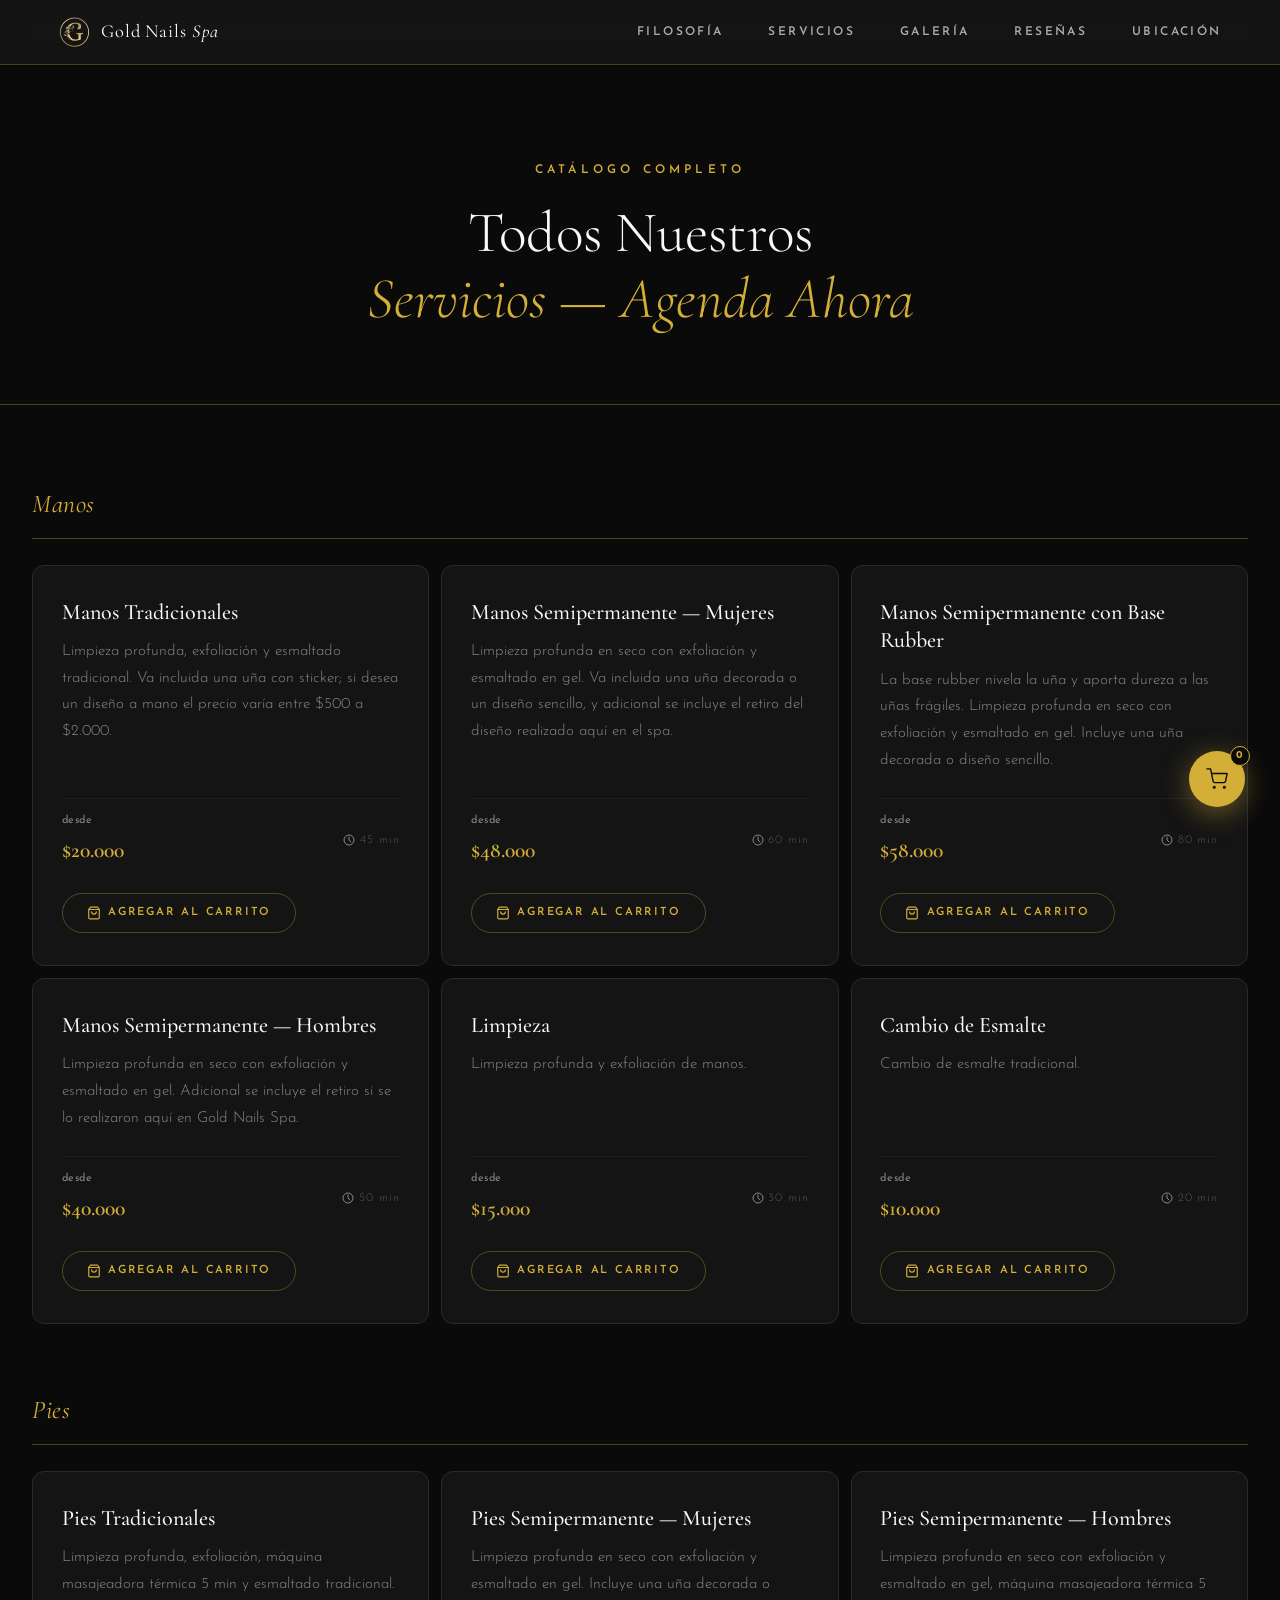
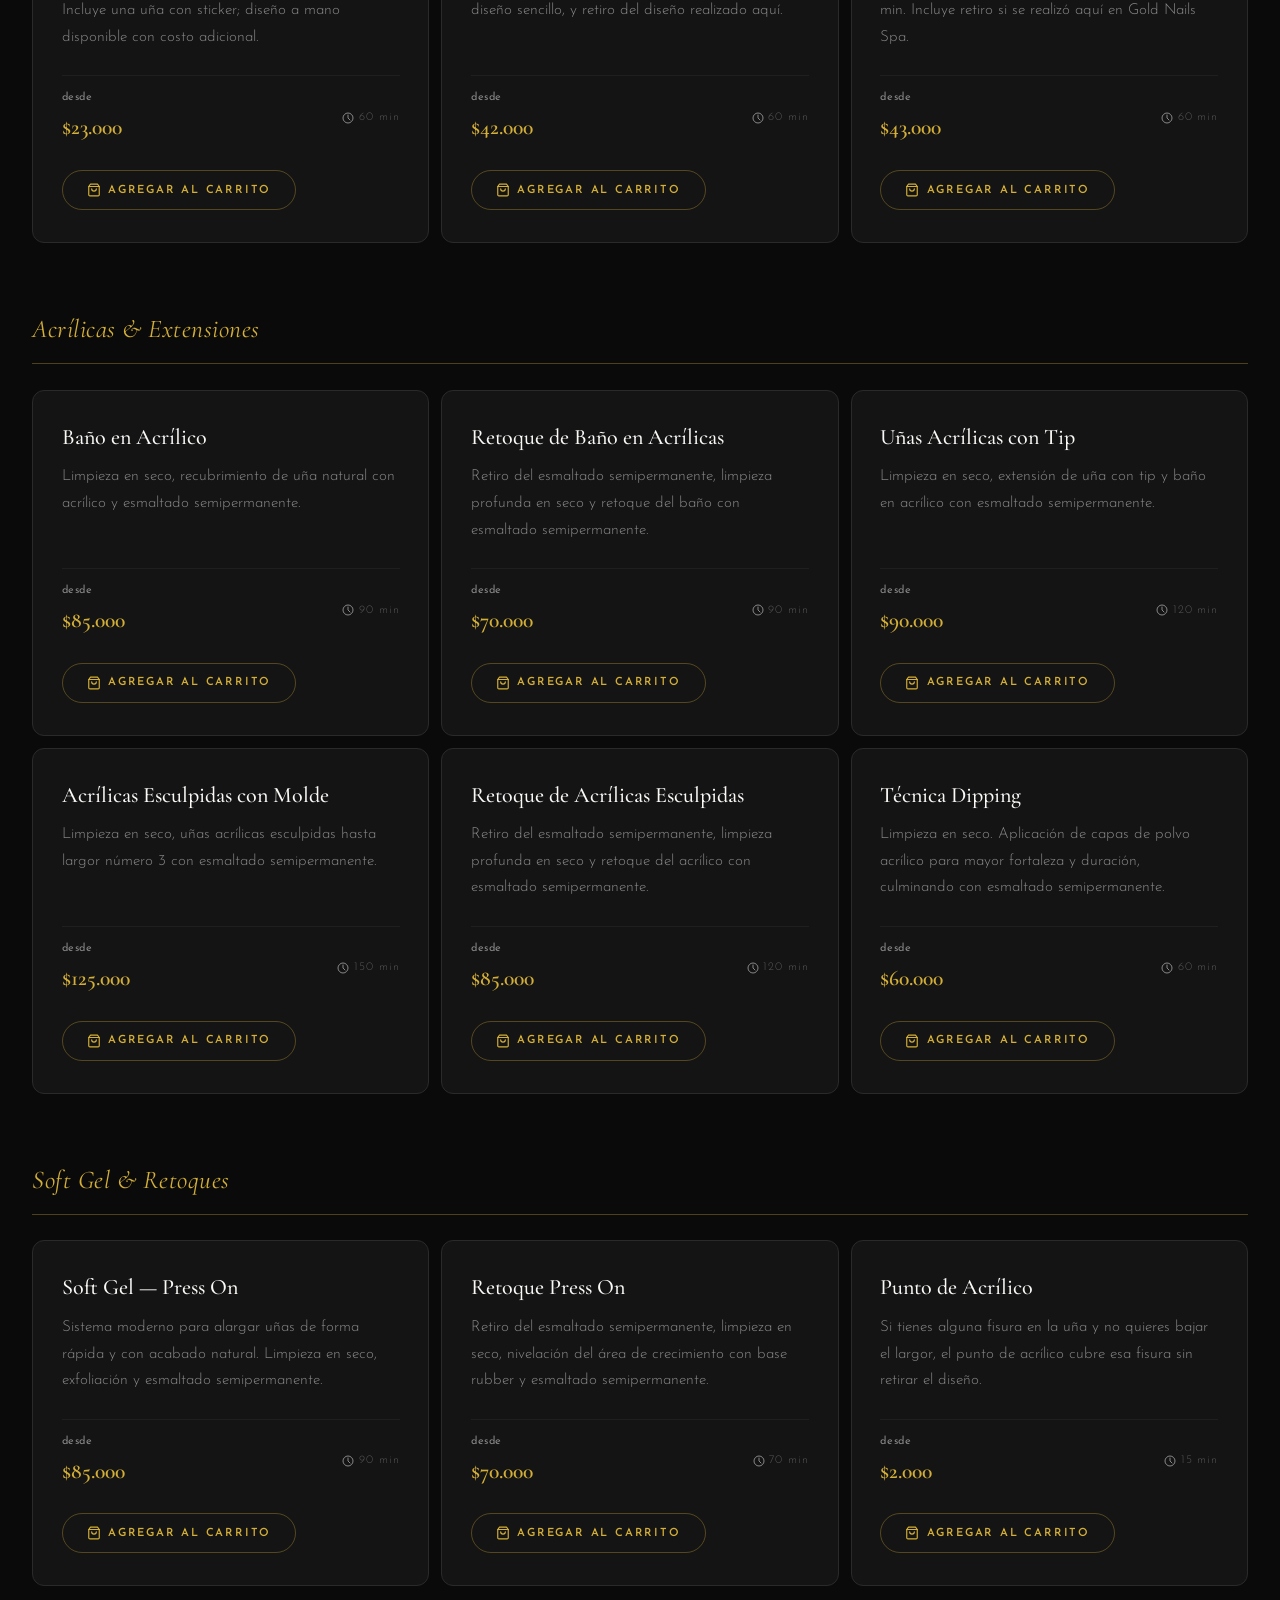
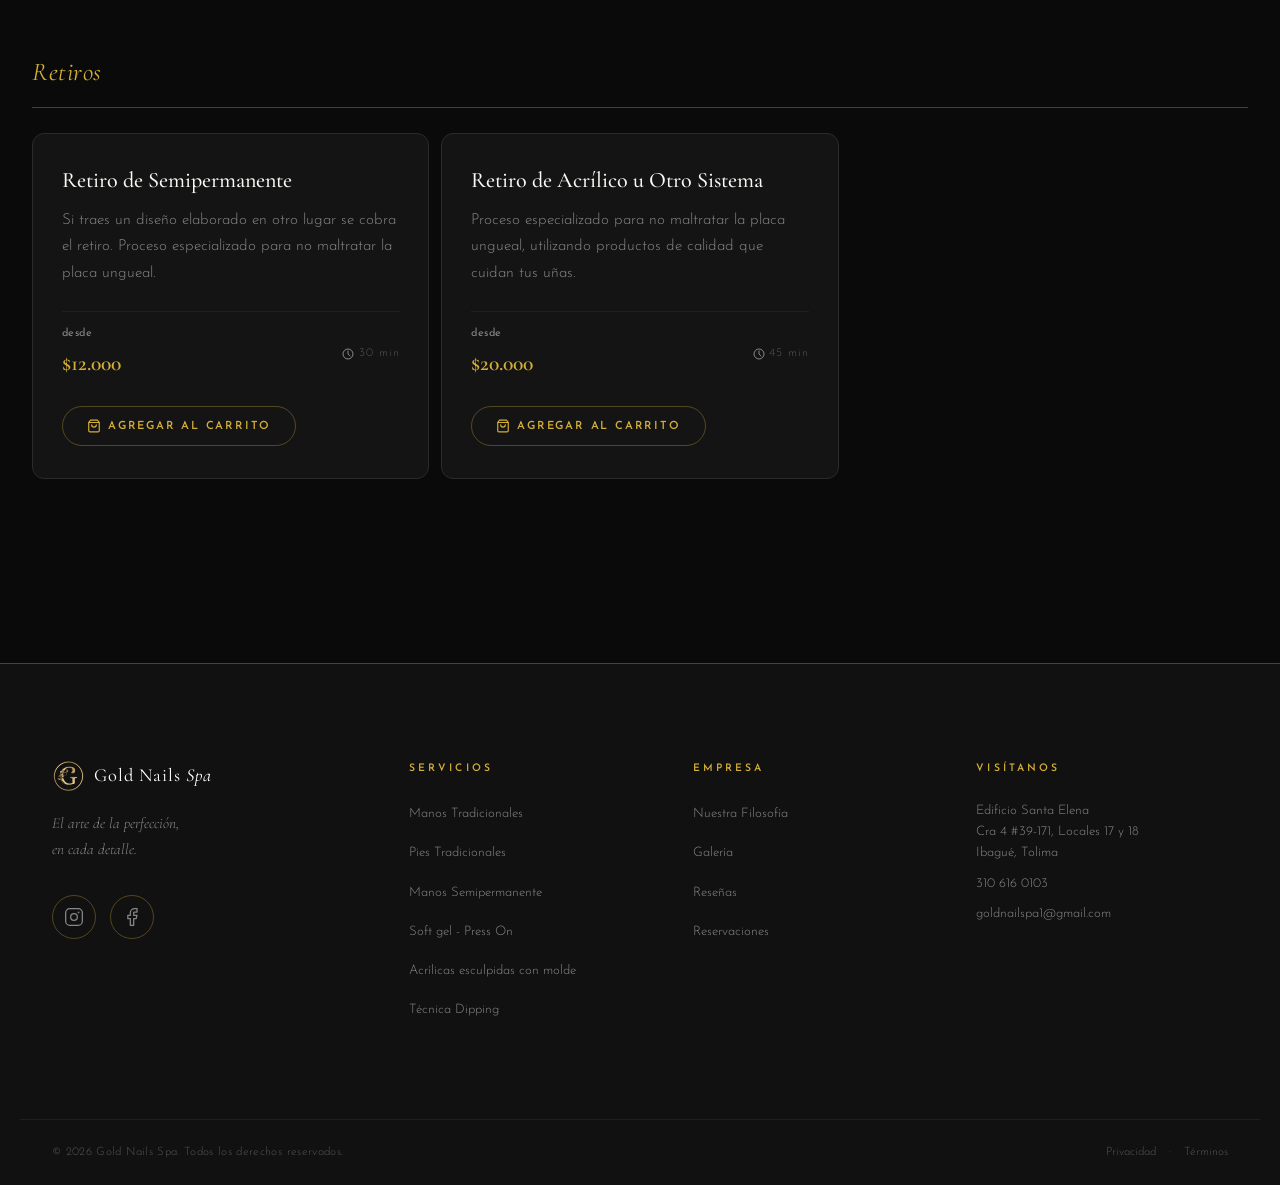
==== services.html @ 305854c0 "Redesign mobile menu as smooth off-canvas drawer Replace static full-screen overlay with a polished " ====
<!DOCTYPE html>
<html lang="es">
<head>
  <meta charset="UTF-8" />
  <meta name="viewport" content="width=device-width, initial-scale=1.0" />
  <title>Todos los Servicios — Gold Nails Spa</title>
  <meta name="description" content="Catálogo completo de servicios de Gold Nails Spa. Manicura, pedicura, acrílicas, gel y más." />
  <link rel="preconnect" href="https://fonts.googleapis.com" />
  <link rel="preconnect" href="https://fonts.gstatic.com" crossorigin />
  <link href="https://fonts.googleapis.com/css2?family=Cormorant+Garamond:ital,wght@0,300;0,400;0,500;0,600;1,300;1,400&family=Josefin+Sans:wght@200;300;400;600&display=swap" rel="stylesheet" />
  <link rel="stylesheet" href="styles.css" />
  <style>
    /* ── Page-specific overrides ── */
    .services-page-hero {
      background: var(--black);
      border-bottom: 1px solid var(--gold-border);
      padding: clamp(100px, 14vw, 160px) 2rem clamp(48px, 6vw, 72px);
      text-align: center;
    }
    .services-page-hero .back-link {
      display: inline-flex;
      align-items: center;
      gap: 0.5rem;
      font-family: var(--font-sans);
      font-size: 0.68rem;
      font-weight: 600;
      letter-spacing: 0.2em;
      text-transform: uppercase;
      color: var(--gold);
      margin-bottom: 2rem;
      transition: opacity 0.25s;
    }
    .services-page-hero .back-link:hover { opacity: 0.7; }
    .services-page-hero .back-link svg { flex-shrink: 0; }

    .services-all {
      background: var(--black);
      padding: clamp(48px, 6vw, 80px) 2rem clamp(64px, 10vw, 120px);
    }

    .services-category {
      max-width: var(--container);
      margin: 0 auto 4rem;
    }
    .services-category-title {
      font-family: var(--font-serif);
      font-size: 1.6rem;
      font-weight: 400;
      font-style: italic;
      letter-spacing: 0.02em;
      text-transform: none;
      color: var(--gold);
      margin-bottom: 1.6rem;
      padding-bottom: 0.8rem;
      border-bottom: 1px solid var(--gold-border);
    }

    .services-all-grid {
      display: grid;
      grid-template-columns: repeat(3, 1fr);
      gap: 12px;
    }

    .service-all-card {
      background: var(--black-card);
      border: 1px solid #2a2a2a;
      border-radius: 12px;
      padding: 2rem 1.8rem;
      display: flex;
      flex-direction: column;
      gap: 0.5rem;
      transition: background 0.3s, border-color 0.3s, transform 0.3s var(--ease-luxury),
                  box-shadow 0.3s var(--ease-luxury);
      position: relative;
      overflow: hidden;
    }
    .service-all-card::after {
      content: '';
      position: absolute;
      bottom: 0; left: 0;
      height: 2px; width: 0;
      background: linear-gradient(90deg, var(--gold), transparent);
      border-radius: 0 0 12px 12px;
      transition: width 0.5s var(--ease-luxury);
    }
    .service-all-card:hover {
      background: #1c1c1c;
      border-color: var(--gold);
      transform: translateY(-4px);
      box-shadow: 0 12px 48px rgba(212, 175, 55, 0.22), 0 0 0 1px rgba(212, 175, 55, 0.15);
    }
    .service-all-card:hover::after { width: 100%; }

    .sac-name {
      font-family: var(--font-serif);
      font-size: 1.38rem;
      font-weight: 500;
      color: var(--cream);
      line-height: 1.3;
      margin-bottom: 0.3rem;
    }
    .sac-desc {
      font-size: 0.95rem;
      color: var(--grey);
      line-height: 1.75;
      flex: 1;
    }
    .sac-meta {
      display: flex;
      align-items: center;
      justify-content: space-between;
      margin-top: 1rem;
      padding-top: 0.8rem;
      border-top: 1px solid #1f1f1f;
      flex-wrap: wrap;
      gap: 0.5rem;
    }
    .sac-price {
      font-family: var(--font-serif);
      font-size: 1.35rem;
      font-weight: 600;
      color: var(--gold);
    }
    .sac-price span {
      font-family: var(--font-sans);
      font-size: 0.68rem;
      font-weight: 400;
      color: var(--grey);
      letter-spacing: 0.05em;
      display: block;
      margin-bottom: 0.1rem;
    }
    .sac-duration {
      font-family: var(--font-sans);
      font-size: 0.72rem;
      color: var(--grey-light);
      letter-spacing: 0.08em;
      display: flex;
      align-items: center;
      gap: 0.3rem;
    }

    .services-page-cta {
      text-align: center;
      padding: 3rem 2rem 0;
      max-width: var(--container);
      margin: 0 auto;
    }
    .services-page-cta p {
      font-family: var(--font-serif);
      font-style: italic;
      color: var(--grey);
      font-size: 0.95rem;
      margin-bottom: 1.5rem;
    }

    @media (max-width: 900px) {
      .services-all-grid { grid-template-columns: repeat(2, 1fr); }
    }
    @media (max-width: 560px) {
      .services-all-grid { grid-template-columns: 1fr; }
    }
  </style>
</head>
<body>

  <!-- NAVIGATION -->
  <nav class="navbar scrolled" id="navbar" role="navigation" aria-label="Main navigation">
    <div class="nav-container">
      <a href="index.html#hero" class="nav-logo" aria-label="Gold Nails Spa Home">
        <span class="logo-icon">
          <img src="logo.png" alt="Gold Nails Spa logo" class="logo-img" />
        </span>
        <span class="logo-text">Gold Nails <em>Spa</em></span>
      </a>
      <ul class="nav-links" role="list">
        <li><a href="index.html#about">Filosofía</a></li>
        <li><a href="index.html#services">Servicios</a></li>
        <li><a href="index.html#gallery">Galería</a></li>
        <li><a href="index.html#testimonials">Reseñas</a></li>
        <li><a href="index.html#ubicacion">Ubicación</a></li>
      </ul>
      <button class="hamburger" id="hamburger" aria-label="Toggle menu" aria-expanded="false" aria-controls="mobile-menu">
        <span></span><span></span><span></span>
      </button>
    </div>
    <div class="mobile-backdrop" id="mobile-backdrop" aria-hidden="true"></div>
    <div class="mobile-menu" id="mobile-menu" role="dialog" aria-modal="true" aria-label="Menú de navegación">
      <div class="mobile-menu-header">
        <span class="mobile-menu-brand">Gold Nails <em>Spa</em></span>
        <button class="mobile-menu-close" id="mobile-menu-close" aria-label="Cerrar menú">
          <svg width="16" height="16" viewBox="0 0 16 16" fill="none" aria-hidden="true">
            <line x1="1" y1="1" x2="15" y2="15" stroke="currentColor" stroke-width="1.5" stroke-linecap="round"/>
            <line x1="15" y1="1" x2="1" y2="15" stroke="currentColor" stroke-width="1.5" stroke-linecap="round"/>
          </svg>
        </button>
      </div>
      <ul role="list">
        <li><a href="index.html#about">Filosofía</a></li>
        <li><a href="index.html#services">Servicios</a></li>
        <li><a href="index.html#gallery">Galería</a></li>
        <li><a href="index.html#testimonials">Reseñas</a></li>
        <li><a href="index.html#ubicacion">Ubicación</a></li>
      </ul>
      <div class="mobile-menu-cta">
        <a href="services.html" class="btn btn-gold btn-full">Reservar Ahora</a>
      </div>
      <div class="mobile-menu-footer">
        <p>Gold Nails Spa · Medellín, Colombia</p>
      </div>
    </div>
  </nav>

  <!-- PAGE HERO -->
  <header class="services-page-hero">
    <p class="section-eyebrow">Catálogo Completo</p>
    <h1 class="section-title">Todos Nuestros<br /><em>Servicios — Agenda Ahora</em></h1>
  </header>

  <!-- ALL SERVICES -->
  <main class="services-all">

    <!-- MANOS -->
    <div class="services-category">
      <p class="services-category-title">Manos</p>
      <div class="services-all-grid">

        <div class="service-all-card" data-nombre="Manos Tradicionales" data-precio="20000" data-duracion="45">
          <h2 class="sac-name">Manos Tradicionales</h2>
          <p class="sac-desc">Limpieza profunda, exfoliación y esmaltado tradicional. Va incluida una uña con sticker; si desea un diseño a mano el precio varía entre $500 a $2.000.</p>
          <div class="sac-meta">
            <div class="sac-price"><span>desde</span>$20.000</div>
            <div class="sac-duration">
              <svg width="12" height="12" viewBox="0 0 12 12" fill="none" aria-hidden="true"><circle cx="6" cy="6" r="5" stroke="#888" stroke-width="1"/><path d="M6 3V6L8 8" stroke="#888" stroke-width="1" stroke-linecap="round"/></svg>
              45 min
            </div>
          </div>
          <button class="btn btn-ghost sac-add-btn" data-action="add-to-cart" aria-label="Agregar Manos Tradicionales al carrito"><svg class="sac-basket-icon" viewBox="0 0 24 24" stroke-width="2" stroke-linecap="round" stroke-linejoin="round" aria-hidden="true"><path d="M6 2 3 6v14a2 2 0 0 0 2 2h14a2 2 0 0 0 2-2V6l-3-4z"/><line x1="3" y1="6" x2="21" y2="6"/><path d="M16 10a4 4 0 0 1-8 0"/></svg><span class="sac-add-text">Agregar al carrito</span></button>
        </div>

        <div class="service-all-card" data-nombre="Manos Semipermanente — Mujeres" data-precio="48000" data-duracion="60">
          <h2 class="sac-name">Manos Semipermanente — Mujeres</h2>
          <p class="sac-desc">Limpieza profunda en seco con exfoliación y esmaltado en gel. Va incluida una uña decorada o un diseño sencillo, y adicional se incluye el retiro del diseño realizado aquí en el spa.</p>
          <div class="sac-meta">
            <div class="sac-price"><span>desde</span>$48.000</div>
            <div class="sac-duration">
              <svg width="12" height="12" viewBox="0 0 12 12" fill="none" aria-hidden="true"><circle cx="6" cy="6" r="5" stroke="#888" stroke-width="1"/><path d="M6 3V6L8 8" stroke="#888" stroke-width="1" stroke-linecap="round"/></svg>
              60 min
            </div>
          </div>
          <button class="btn btn-ghost sac-add-btn" data-action="add-to-cart" aria-label="Agregar Manos Semipermanente Mujeres al carrito"><svg class="sac-basket-icon" viewBox="0 0 24 24" stroke-width="2" stroke-linecap="round" stroke-linejoin="round" aria-hidden="true"><path d="M6 2 3 6v14a2 2 0 0 0 2 2h14a2 2 0 0 0 2-2V6l-3-4z"/><line x1="3" y1="6" x2="21" y2="6"/><path d="M16 10a4 4 0 0 1-8 0"/></svg><span class="sac-add-text">Agregar al carrito</span></button>
        </div>

        <div class="service-all-card" data-nombre="Manos Semipermanente con Base Rubber" data-precio="58000" data-duracion="80">
          <h2 class="sac-name">Manos Semipermanente con Base Rubber</h2>
          <p class="sac-desc">La base rubber nivela la uña y aporta dureza a las uñas frágiles. Limpieza profunda en seco con exfoliación y esmaltado en gel. Incluye una uña decorada o diseño sencillo.</p>
          <div class="sac-meta">
            <div class="sac-price"><span>desde</span>$58.000</div>
            <div class="sac-duration">
              <svg width="12" height="12" viewBox="0 0 12 12" fill="none" aria-hidden="true"><circle cx="6" cy="6" r="5" stroke="#888" stroke-width="1"/><path d="M6 3V6L8 8" stroke="#888" stroke-width="1" stroke-linecap="round"/></svg>
              80 min
            </div>
          </div>
          <button class="btn btn-ghost sac-add-btn" data-action="add-to-cart" aria-label="Agregar Manos Semipermanente Base Rubber al carrito"><svg class="sac-basket-icon" viewBox="0 0 24 24" stroke-width="2" stroke-linecap="round" stroke-linejoin="round" aria-hidden="true"><path d="M6 2 3 6v14a2 2 0 0 0 2 2h14a2 2 0 0 0 2-2V6l-3-4z"/><line x1="3" y1="6" x2="21" y2="6"/><path d="M16 10a4 4 0 0 1-8 0"/></svg><span class="sac-add-text">Agregar al carrito</span></button>
        </div>

        <div class="service-all-card" data-nombre="Manos Semipermanente — Hombres" data-precio="40000" data-duracion="50">
          <h2 class="sac-name">Manos Semipermanente — Hombres</h2>
          <p class="sac-desc">Limpieza profunda en seco con exfoliación y esmaltado en gel. Adicional se incluye el retiro si se lo realizaron aquí en Gold Nails Spa.</p>
          <div class="sac-meta">
            <div class="sac-price"><span>desde</span>$40.000</div>
            <div class="sac-duration">
              <svg width="12" height="12" viewBox="0 0 12 12" fill="none" aria-hidden="true"><circle cx="6" cy="6" r="5" stroke="#888" stroke-width="1"/><path d="M6 3V6L8 8" stroke="#888" stroke-width="1" stroke-linecap="round"/></svg>
              50 min
            </div>
          </div>
          <button class="btn btn-ghost sac-add-btn" data-action="add-to-cart" aria-label="Agregar Manos Semipermanente Hombres al carrito"><svg class="sac-basket-icon" viewBox="0 0 24 24" stroke-width="2" stroke-linecap="round" stroke-linejoin="round" aria-hidden="true"><path d="M6 2 3 6v14a2 2 0 0 0 2 2h14a2 2 0 0 0 2-2V6l-3-4z"/><line x1="3" y1="6" x2="21" y2="6"/><path d="M16 10a4 4 0 0 1-8 0"/></svg><span class="sac-add-text">Agregar al carrito</span></button>
        </div>

        <div class="service-all-card" data-nombre="Limpieza" data-precio="15000" data-duracion="30">
          <h2 class="sac-name">Limpieza</h2>
          <p class="sac-desc">Limpieza profunda y exfoliación de manos.</p>
          <div class="sac-meta">
            <div class="sac-price"><span>desde</span>$15.000</div>
            <div class="sac-duration">
              <svg width="12" height="12" viewBox="0 0 12 12" fill="none" aria-hidden="true"><circle cx="6" cy="6" r="5" stroke="#888" stroke-width="1"/><path d="M6 3V6L8 8" stroke="#888" stroke-width="1" stroke-linecap="round"/></svg>
              30 min
            </div>
          </div>
          <button class="btn btn-ghost sac-add-btn" data-action="add-to-cart" aria-label="Agregar Limpieza al carrito"><svg class="sac-basket-icon" viewBox="0 0 24 24" stroke-width="2" stroke-linecap="round" stroke-linejoin="round" aria-hidden="true"><path d="M6 2 3 6v14a2 2 0 0 0 2 2h14a2 2 0 0 0 2-2V6l-3-4z"/><line x1="3" y1="6" x2="21" y2="6"/><path d="M16 10a4 4 0 0 1-8 0"/></svg><span class="sac-add-text">Agregar al carrito</span></button>
        </div>

        <div class="service-all-card" data-nombre="Cambio de Esmalte" data-precio="10000" data-duracion="20">
          <h2 class="sac-name">Cambio de Esmalte</h2>
          <p class="sac-desc">Cambio de esmalte tradicional.</p>
          <div class="sac-meta">
            <div class="sac-price"><span>desde</span>$10.000</div>
            <div class="sac-duration">
              <svg width="12" height="12" viewBox="0 0 12 12" fill="none" aria-hidden="true"><circle cx="6" cy="6" r="5" stroke="#888" stroke-width="1"/><path d="M6 3V6L8 8" stroke="#888" stroke-width="1" stroke-linecap="round"/></svg>
              20 min
            </div>
          </div>
          <button class="btn btn-ghost sac-add-btn" data-action="add-to-cart" aria-label="Agregar Cambio de Esmalte al carrito"><svg class="sac-basket-icon" viewBox="0 0 24 24" stroke-width="2" stroke-linecap="round" stroke-linejoin="round" aria-hidden="true"><path d="M6 2 3 6v14a2 2 0 0 0 2 2h14a2 2 0 0 0 2-2V6l-3-4z"/><line x1="3" y1="6" x2="21" y2="6"/><path d="M16 10a4 4 0 0 1-8 0"/></svg><span class="sac-add-text">Agregar al carrito</span></button>
        </div>

      </div>
    </div>

    <!-- PIES -->
    <div class="services-category">
      <p class="services-category-title">Pies</p>
      <div class="services-all-grid">

        <div class="service-all-card" data-nombre="Pies Tradicionales" data-precio="23000" data-duracion="60">
          <h2 class="sac-name">Pies Tradicionales</h2>
          <p class="sac-desc">Limpieza profunda, exfoliación, máquina masajeadora térmica 5 min y esmaltado tradicional. Incluye una uña con sticker; diseño a mano disponible con costo adicional.</p>
          <div class="sac-meta">
            <div class="sac-price"><span>desde</span>$23.000</div>
            <div class="sac-duration">
              <svg width="12" height="12" viewBox="0 0 12 12" fill="none" aria-hidden="true"><circle cx="6" cy="6" r="5" stroke="#888" stroke-width="1"/><path d="M6 3V6L8 8" stroke="#888" stroke-width="1" stroke-linecap="round"/></svg>
              60 min
            </div>
          </div>
          <button class="btn btn-ghost sac-add-btn" data-action="add-to-cart" aria-label="Agregar Pies Tradicionales al carrito"><svg class="sac-basket-icon" viewBox="0 0 24 24" stroke-width="2" stroke-linecap="round" stroke-linejoin="round" aria-hidden="true"><path d="M6 2 3 6v14a2 2 0 0 0 2 2h14a2 2 0 0 0 2-2V6l-3-4z"/><line x1="3" y1="6" x2="21" y2="6"/><path d="M16 10a4 4 0 0 1-8 0"/></svg><span class="sac-add-text">Agregar al carrito</span></button>
        </div>

        <div class="service-all-card" data-nombre="Pies Semipermanente — Mujeres" data-precio="42000" data-duracion="60">
          <h2 class="sac-name">Pies Semipermanente — Mujeres</h2>
          <p class="sac-desc">Limpieza profunda en seco con exfoliación y esmaltado en gel. Incluye una uña decorada o diseño sencillo, y retiro del diseño realizado aquí.</p>
          <div class="sac-meta">
            <div class="sac-price"><span>desde</span>$42.000</div>
            <div class="sac-duration">
              <svg width="12" height="12" viewBox="0 0 12 12" fill="none" aria-hidden="true"><circle cx="6" cy="6" r="5" stroke="#888" stroke-width="1"/><path d="M6 3V6L8 8" stroke="#888" stroke-width="1" stroke-linecap="round"/></svg>
              60 min
            </div>
          </div>
          <button class="btn btn-ghost sac-add-btn" data-action="add-to-cart" aria-label="Agregar Pies Semipermanente Mujeres al carrito"><svg class="sac-basket-icon" viewBox="0 0 24 24" stroke-width="2" stroke-linecap="round" stroke-linejoin="round" aria-hidden="true"><path d="M6 2 3 6v14a2 2 0 0 0 2 2h14a2 2 0 0 0 2-2V6l-3-4z"/><line x1="3" y1="6" x2="21" y2="6"/><path d="M16 10a4 4 0 0 1-8 0"/></svg><span class="sac-add-text">Agregar al carrito</span></button>
        </div>

        <div class="service-all-card" data-nombre="Pies Semipermanente — Hombres" data-precio="43000" data-duracion="60">
          <h2 class="sac-name">Pies Semipermanente — Hombres</h2>
          <p class="sac-desc">Limpieza profunda en seco con exfoliación y esmaltado en gel, máquina masajeadora térmica 5 min. Incluye retiro si se realizó aquí en Gold Nails Spa.</p>
          <div class="sac-meta">
            <div class="sac-price"><span>desde</span>$43.000</div>
            <div class="sac-duration">
              <svg width="12" height="12" viewBox="0 0 12 12" fill="none" aria-hidden="true"><circle cx="6" cy="6" r="5" stroke="#888" stroke-width="1"/><path d="M6 3V6L8 8" stroke="#888" stroke-width="1" stroke-linecap="round"/></svg>
              60 min
            </div>
          </div>
          <button class="btn btn-ghost sac-add-btn" data-action="add-to-cart" aria-label="Agregar Pies Semipermanente Hombres al carrito"><svg class="sac-basket-icon" viewBox="0 0 24 24" stroke-width="2" stroke-linecap="round" stroke-linejoin="round" aria-hidden="true"><path d="M6 2 3 6v14a2 2 0 0 0 2 2h14a2 2 0 0 0 2-2V6l-3-4z"/><line x1="3" y1="6" x2="21" y2="6"/><path d="M16 10a4 4 0 0 1-8 0"/></svg><span class="sac-add-text">Agregar al carrito</span></button>
        </div>

      </div>
    </div>

    <!-- ACRÍLICAS & EXTENSIONES -->
    <div class="services-category">
      <p class="services-category-title">Acrílicas &amp; Extensiones</p>
      <div class="services-all-grid">

        <div class="service-all-card" data-nombre="Baño en Acrílico" data-precio="85000" data-duracion="90">
          <h2 class="sac-name">Baño en Acrílico</h2>
          <p class="sac-desc">Limpieza en seco, recubrimiento de uña natural con acrílico y esmaltado semipermanente.</p>
          <div class="sac-meta">
            <div class="sac-price"><span>desde</span>$85.000</div>
            <div class="sac-duration">
              <svg width="12" height="12" viewBox="0 0 12 12" fill="none" aria-hidden="true"><circle cx="6" cy="6" r="5" stroke="#888" stroke-width="1"/><path d="M6 3V6L8 8" stroke="#888" stroke-width="1" stroke-linecap="round"/></svg>
              90 min
            </div>
          </div>
          <button class="btn btn-ghost sac-add-btn" data-action="add-to-cart" aria-label="Agregar Baño en Acrílico al carrito"><svg class="sac-basket-icon" viewBox="0 0 24 24" stroke-width="2" stroke-linecap="round" stroke-linejoin="round" aria-hidden="true"><path d="M6 2 3 6v14a2 2 0 0 0 2 2h14a2 2 0 0 0 2-2V6l-3-4z"/><line x1="3" y1="6" x2="21" y2="6"/><path d="M16 10a4 4 0 0 1-8 0"/></svg><span class="sac-add-text">Agregar al carrito</span></button>
        </div>

        <div class="service-all-card" data-nombre="Retoque de Baño en Acrílicas" data-precio="70000" data-duracion="90">
          <h2 class="sac-name">Retoque de Baño en Acrílicas</h2>
          <p class="sac-desc">Retiro del esmaltado semipermanente, limpieza profunda en seco y retoque del baño con esmaltado semipermanente.</p>
          <div class="sac-meta">
            <div class="sac-price"><span>desde</span>$70.000</div>
            <div class="sac-duration">
              <svg width="12" height="12" viewBox="0 0 12 12" fill="none" aria-hidden="true"><circle cx="6" cy="6" r="5" stroke="#888" stroke-width="1"/><path d="M6 3V6L8 8" stroke="#888" stroke-width="1" stroke-linecap="round"/></svg>
              90 min
            </div>
          </div>
          <button class="btn btn-ghost sac-add-btn" data-action="add-to-cart" aria-label="Agregar Retoque de Baño en Acrílicas al carrito"><svg class="sac-basket-icon" viewBox="0 0 24 24" stroke-width="2" stroke-linecap="round" stroke-linejoin="round" aria-hidden="true"><path d="M6 2 3 6v14a2 2 0 0 0 2 2h14a2 2 0 0 0 2-2V6l-3-4z"/><line x1="3" y1="6" x2="21" y2="6"/><path d="M16 10a4 4 0 0 1-8 0"/></svg><span class="sac-add-text">Agregar al carrito</span></button>
        </div>

        <div class="service-all-card" data-nombre="Uñas Acrílicas con Tip" data-precio="90000" data-duracion="120">
          <h2 class="sac-name">Uñas Acrílicas con Tip</h2>
          <p class="sac-desc">Limpieza en seco, extensión de uña con tip y baño en acrílico con esmaltado semipermanente.</p>
          <div class="sac-meta">
            <div class="sac-price"><span>desde</span>$90.000</div>
            <div class="sac-duration">
              <svg width="12" height="12" viewBox="0 0 12 12" fill="none" aria-hidden="true"><circle cx="6" cy="6" r="5" stroke="#888" stroke-width="1"/><path d="M6 3V6L8 8" stroke="#888" stroke-width="1" stroke-linecap="round"/></svg>
              120 min
            </div>
          </div>
          <button class="btn btn-ghost sac-add-btn" data-action="add-to-cart" aria-label="Agregar Uñas Acrílicas con Tip al carrito"><svg class="sac-basket-icon" viewBox="0 0 24 24" stroke-width="2" stroke-linecap="round" stroke-linejoin="round" aria-hidden="true"><path d="M6 2 3 6v14a2 2 0 0 0 2 2h14a2 2 0 0 0 2-2V6l-3-4z"/><line x1="3" y1="6" x2="21" y2="6"/><path d="M16 10a4 4 0 0 1-8 0"/></svg><span class="sac-add-text">Agregar al carrito</span></button>
        </div>

        <div class="service-all-card" data-nombre="Acrílicas Esculpidas con Molde" data-precio="125000" data-duracion="150">
          <h2 class="sac-name">Acrílicas Esculpidas con Molde</h2>
          <p class="sac-desc">Limpieza en seco, uñas acrílicas esculpidas hasta largor número 3 con esmaltado semipermanente.</p>
          <div class="sac-meta">
            <div class="sac-price"><span>desde</span>$125.000</div>
            <div class="sac-duration">
              <svg width="12" height="12" viewBox="0 0 12 12" fill="none" aria-hidden="true"><circle cx="6" cy="6" r="5" stroke="#888" stroke-width="1"/><path d="M6 3V6L8 8" stroke="#888" stroke-width="1" stroke-linecap="round"/></svg>
              150 min
            </div>
          </div>
          <button class="btn btn-ghost sac-add-btn" data-action="add-to-cart" aria-label="Agregar Acrílicas Esculpidas con Molde al carrito"><svg class="sac-basket-icon" viewBox="0 0 24 24" stroke-width="2" stroke-linecap="round" stroke-linejoin="round" aria-hidden="true"><path d="M6 2 3 6v14a2 2 0 0 0 2 2h14a2 2 0 0 0 2-2V6l-3-4z"/><line x1="3" y1="6" x2="21" y2="6"/><path d="M16 10a4 4 0 0 1-8 0"/></svg><span class="sac-add-text">Agregar al carrito</span></button>
        </div>

        <div class="service-all-card" data-nombre="Retoque de Acrílicas Esculpidas" data-precio="85000" data-duracion="120">
          <h2 class="sac-name">Retoque de Acrílicas Esculpidas</h2>
          <p class="sac-desc">Retiro del esmaltado semipermanente, limpieza profunda en seco y retoque del acrílico con esmaltado semipermanente.</p>
          <div class="sac-meta">
            <div class="sac-price"><span>desde</span>$85.000</div>
            <div class="sac-duration">
              <svg width="12" height="12" viewBox="0 0 12 12" fill="none" aria-hidden="true"><circle cx="6" cy="6" r="5" stroke="#888" stroke-width="1"/><path d="M6 3V6L8 8" stroke="#888" stroke-width="1" stroke-linecap="round"/></svg>
              120 min
            </div>
          </div>
          <button class="btn btn-ghost sac-add-btn" data-action="add-to-cart" aria-label="Agregar Retoque de Acrílicas Esculpidas al carrito"><svg class="sac-basket-icon" viewBox="0 0 24 24" stroke-width="2" stroke-linecap="round" stroke-linejoin="round" aria-hidden="true"><path d="M6 2 3 6v14a2 2 0 0 0 2 2h14a2 2 0 0 0 2-2V6l-3-4z"/><line x1="3" y1="6" x2="21" y2="6"/><path d="M16 10a4 4 0 0 1-8 0"/></svg><span class="sac-add-text">Agregar al carrito</span></button>
        </div>

        <div class="service-all-card" data-nombre="Técnica Dipping" data-precio="60000" data-duracion="60">
          <h2 class="sac-name">Técnica Dipping</h2>
          <p class="sac-desc">Limpieza en seco. Aplicación de capas de polvo acrílico para mayor fortaleza y duración, culminando con esmaltado semipermanente.</p>
          <div class="sac-meta">
            <div class="sac-price"><span>desde</span>$60.000</div>
            <div class="sac-duration">
              <svg width="12" height="12" viewBox="0 0 12 12" fill="none" aria-hidden="true"><circle cx="6" cy="6" r="5" stroke="#888" stroke-width="1"/><path d="M6 3V6L8 8" stroke="#888" stroke-width="1" stroke-linecap="round"/></svg>
              60 min
            </div>
          </div>
          <button class="btn btn-ghost sac-add-btn" data-action="add-to-cart" aria-label="Agregar Técnica Dipping al carrito"><svg class="sac-basket-icon" viewBox="0 0 24 24" stroke-width="2" stroke-linecap="round" stroke-linejoin="round" aria-hidden="true"><path d="M6 2 3 6v14a2 2 0 0 0 2 2h14a2 2 0 0 0 2-2V6l-3-4z"/><line x1="3" y1="6" x2="21" y2="6"/><path d="M16 10a4 4 0 0 1-8 0"/></svg><span class="sac-add-text">Agregar al carrito</span></button>
        </div>

      </div>
    </div>

    <!-- SOFT GEL & RETOQUES -->
    <div class="services-category">
      <p class="services-category-title">Soft Gel &amp; Retoques</p>
      <div class="services-all-grid">

        <div class="service-all-card" data-nombre="Soft Gel — Press On" data-precio="85000" data-duracion="90">
          <h2 class="sac-name">Soft Gel — Press On</h2>
          <p class="sac-desc">Sistema moderno para alargar uñas de forma rápida y con acabado natural. Limpieza en seco, exfoliación y esmaltado semipermanente.</p>
          <div class="sac-meta">
            <div class="sac-price"><span>desde</span>$85.000</div>
            <div class="sac-duration">
              <svg width="12" height="12" viewBox="0 0 12 12" fill="none" aria-hidden="true"><circle cx="6" cy="6" r="5" stroke="#888" stroke-width="1"/><path d="M6 3V6L8 8" stroke="#888" stroke-width="1" stroke-linecap="round"/></svg>
              90 min
            </div>
          </div>
          <button class="btn btn-ghost sac-add-btn" data-action="add-to-cart" aria-label="Agregar Soft Gel Press On al carrito"><svg class="sac-basket-icon" viewBox="0 0 24 24" stroke-width="2" stroke-linecap="round" stroke-linejoin="round" aria-hidden="true"><path d="M6 2 3 6v14a2 2 0 0 0 2 2h14a2 2 0 0 0 2-2V6l-3-4z"/><line x1="3" y1="6" x2="21" y2="6"/><path d="M16 10a4 4 0 0 1-8 0"/></svg><span class="sac-add-text">Agregar al carrito</span></button>
        </div>

        <div class="service-all-card" data-nombre="Retoque Press On" data-precio="70000" data-duracion="70">
          <h2 class="sac-name">Retoque Press On</h2>
          <p class="sac-desc">Retiro del esmaltado semipermanente, limpieza en seco, nivelación del área de crecimiento con base rubber y esmaltado semipermanente.</p>
          <div class="sac-meta">
            <div class="sac-price"><span>desde</span>$70.000</div>
            <div class="sac-duration">
              <svg width="12" height="12" viewBox="0 0 12 12" fill="none" aria-hidden="true"><circle cx="6" cy="6" r="5" stroke="#888" stroke-width="1"/><path d="M6 3V6L8 8" stroke="#888" stroke-width="1" stroke-linecap="round"/></svg>
              70 min
            </div>
          </div>
          <button class="btn btn-ghost sac-add-btn" data-action="add-to-cart" aria-label="Agregar Retoque Press On al carrito"><svg class="sac-basket-icon" viewBox="0 0 24 24" stroke-width="2" stroke-linecap="round" stroke-linejoin="round" aria-hidden="true"><path d="M6 2 3 6v14a2 2 0 0 0 2 2h14a2 2 0 0 0 2-2V6l-3-4z"/><line x1="3" y1="6" x2="21" y2="6"/><path d="M16 10a4 4 0 0 1-8 0"/></svg><span class="sac-add-text">Agregar al carrito</span></button>
        </div>

        <div class="service-all-card" data-nombre="Punto de Acrílico" data-precio="2000" data-duracion="15">
          <h2 class="sac-name">Punto de Acrílico</h2>
          <p class="sac-desc">Si tienes alguna fisura en la uña y no quieres bajar el largor, el punto de acrílico cubre esa fisura sin retirar el diseño.</p>
          <div class="sac-meta">
            <div class="sac-price"><span>desde</span>$2.000</div>
            <div class="sac-duration">
              <svg width="12" height="12" viewBox="0 0 12 12" fill="none" aria-hidden="true"><circle cx="6" cy="6" r="5" stroke="#888" stroke-width="1"/><path d="M6 3V6L8 8" stroke="#888" stroke-width="1" stroke-linecap="round"/></svg>
              15 min
            </div>
          </div>
          <button class="btn btn-ghost sac-add-btn" data-action="add-to-cart" aria-label="Agregar Punto de Acrílico al carrito"><svg class="sac-basket-icon" viewBox="0 0 24 24" stroke-width="2" stroke-linecap="round" stroke-linejoin="round" aria-hidden="true"><path d="M6 2 3 6v14a2 2 0 0 0 2 2h14a2 2 0 0 0 2-2V6l-3-4z"/><line x1="3" y1="6" x2="21" y2="6"/><path d="M16 10a4 4 0 0 1-8 0"/></svg><span class="sac-add-text">Agregar al carrito</span></button>
        </div>

      </div>
    </div>

    <!-- RETIROS -->
    <div class="services-category">
      <p class="services-category-title">Retiros</p>
      <div class="services-all-grid">

        <div class="service-all-card" data-nombre="Retiro de Semipermanente" data-precio="12000" data-duracion="30">
          <h2 class="sac-name">Retiro de Semipermanente</h2>
          <p class="sac-desc">Si traes un diseño elaborado en otro lugar se cobra el retiro. Proceso especializado para no maltratar la placa ungueal.</p>
          <div class="sac-meta">
            <div class="sac-price"><span>desde</span>$12.000</div>
            <div class="sac-duration">
              <svg width="12" height="12" viewBox="0 0 12 12" fill="none" aria-hidden="true"><circle cx="6" cy="6" r="5" stroke="#888" stroke-width="1"/><path d="M6 3V6L8 8" stroke="#888" stroke-width="1" stroke-linecap="round"/></svg>
              30 min
            </div>
          </div>
          <button class="btn btn-ghost sac-add-btn" data-action="add-to-cart" aria-label="Agregar Retiro de Semipermanente al carrito"><svg class="sac-basket-icon" viewBox="0 0 24 24" stroke-width="2" stroke-linecap="round" stroke-linejoin="round" aria-hidden="true"><path d="M6 2 3 6v14a2 2 0 0 0 2 2h14a2 2 0 0 0 2-2V6l-3-4z"/><line x1="3" y1="6" x2="21" y2="6"/><path d="M16 10a4 4 0 0 1-8 0"/></svg><span class="sac-add-text">Agregar al carrito</span></button>
        </div>

        <div class="service-all-card" data-nombre="Retiro de Acrílico u Otro Sistema" data-precio="20000" data-duracion="45">
          <h2 class="sac-name">Retiro de Acrílico u Otro Sistema</h2>
          <p class="sac-desc">Proceso especializado para no maltratar la placa ungueal, utilizando productos de calidad que cuidan tus uñas.</p>
          <div class="sac-meta">
            <div class="sac-price"><span>desde</span>$20.000</div>
            <div class="sac-duration">
              <svg width="12" height="12" viewBox="0 0 12 12" fill="none" aria-hidden="true"><circle cx="6" cy="6" r="5" stroke="#888" stroke-width="1"/><path d="M6 3V6L8 8" stroke="#888" stroke-width="1" stroke-linecap="round"/></svg>
              45 min
            </div>
          </div>
          <button class="btn btn-ghost sac-add-btn" data-action="add-to-cart" aria-label="Agregar Retiro de Acrílico al carrito"><svg class="sac-basket-icon" viewBox="0 0 24 24" stroke-width="2" stroke-linecap="round" stroke-linejoin="round" aria-hidden="true"><path d="M6 2 3 6v14a2 2 0 0 0 2 2h14a2 2 0 0 0 2-2V6l-3-4z"/><line x1="3" y1="6" x2="21" y2="6"/><path d="M16 10a4 4 0 0 1-8 0"/></svg><span class="sac-add-text">Agregar al carrito</span></button>
        </div>

      </div>
    </div>

  </main>

  <!-- FOOTER -->
  <footer class="footer" role="contentinfo">
    <div class="footer-top">
      <div class="footer-brand">
        <a href="index.html#hero" class="nav-logo" aria-label="Gold Nails Spa">
          <span class="logo-icon">
            <img src="logo.png" alt="Gold Nails Spa logo" class="logo-img" />
          </span>
          <span class="logo-text">Gold Nails <em>Spa</em></span>
        </a>
        <p class="footer-tagline">El arte de la perfección,<br />en cada detalle.</p>
        <div class="footer-social" role="list" aria-label="Social media links">
          <a href="https://www.instagram.com/goldnailspa/" target="_blank" rel="noopener noreferrer" class="social-link" aria-label="Instagram" role="listitem">
            <svg width="20" height="20" viewBox="0 0 24 24" fill="none" stroke="currentColor" stroke-width="1.5" stroke-linecap="round" stroke-linejoin="round" aria-hidden="true"><rect x="2" y="2" width="20" height="20" rx="5"/><circle cx="12" cy="12" r="4"/><circle cx="17.5" cy="6.5" r="1" fill="currentColor" stroke="none"/></svg>
          </a>
          <a href="https://www.facebook.com/goldnailspa" target="_blank" rel="noopener noreferrer" class="social-link" aria-label="Facebook" role="listitem">
            <svg width="20" height="20" viewBox="0 0 24 24" fill="none" stroke="currentColor" stroke-width="1.5" stroke-linecap="round" stroke-linejoin="round" aria-hidden="true"><path d="M18 2h-3a5 5 0 0 0-5 5v3H7v4h3v8h4v-8h3l1-4h-4V7a1 1 0 0 1 1-1h3z"/></svg>
          </a>
        </div>
      </div>
      <nav class="footer-nav" aria-label="Footer navigation">
        <div class="footer-nav-col">
          <h4>Servicios</h4>
          <ul role="list">
            <li><a href="services.html">Manos Tradicionales</a></li>
            <li><a href="services.html">Pies Tradicionales</a></li>
            <li><a href="services.html">Manos Semipermanente</a></li>
            <li><a href="services.html">Soft gel - Press On</a></li>
            <li><a href="services.html">Acrílicas esculpidas con molde</a></li>
            <li><a href="services.html">Técnica Dipping</a></li>
          </ul>
        </div>
        <div class="footer-nav-col">
          <h4>Empresa</h4>
          <ul role="list">
            <li><a href="index.html#about">Nuestra Filosofía</a></li>
            <li><a href="index.html#gallery">Galería</a></li>
            <li><a href="index.html#testimonials">Reseñas</a></li>
            <li><a href="services.html">Reservaciones</a></li>
          </ul>
        </div>
        <div class="footer-nav-col">
          <h4>Visítanos</h4>
          <address>
            <p>Edificio Santa Elena<br />Cra 4 #39-171, Locales 17 y 18<br />Ibagué, Tolima</p>
            <p><a href="tel:+573106160103">310 616 0103</a></p>
            <p><a href="mailto:goldnailspa1@gmail.com">goldnailspa1@gmail.com</a></p>
          </address>
        </div>
      </nav>
    </div>
    <div class="footer-bottom">
      <p class="footer-legal">© <span id="current-year">2024</span> Gold Nails Spa. Todos los derechos reservados.</p>
      <div class="footer-legal-links">
        <a href="#">Privacidad</a>
        <span aria-hidden="true">·</span>
        <a href="#">Términos</a>
      </div>
    </div>
  </footer>

  <!-- ── CART FAB ── -->
  <button class="cart-fab" id="cartFab" aria-label="Ver carrito de reserva" aria-expanded="false" hidden>
    <svg width="22" height="22" viewBox="0 0 24 24" fill="none" stroke="currentColor" stroke-width="1.5" stroke-linecap="round" stroke-linejoin="round" aria-hidden="true">
      <circle cx="9" cy="21" r="1"/><circle cx="20" cy="21" r="1"/>
      <path d="M1 1h4l2.68 13.39a2 2 0 0 0 2 1.61h9.72a2 2 0 0 0 2-1.61L23 6H6"/>
    </svg>
    <span class="cart-fab-badge" id="cartBadge">0</span>
  </button>

  <!-- ── CART PANEL ── -->
  <aside class="cart-panel" id="cartPanel" role="dialog" aria-modal="true" aria-label="Tu reserva" hidden>

    <div class="cart-panel-header">
      <p class="section-eyebrow" style="margin:0;font-size:0.6rem">Tu Reserva</p>
      <button class="cart-close" id="cartClose" aria-label="Cerrar carrito">
        <svg width="16" height="16" viewBox="0 0 16 16" fill="none" stroke="currentColor" stroke-width="1.5" stroke-linecap="round" aria-hidden="true">
          <path d="M1 1l14 14M15 1L1 15"/>
        </svg>
      </button>
    </div>

    <div class="cart-panel-body" id="cartPanelBody">

      <!-- Section 1: Services list + totals -->
      <section class="cart-section" aria-label="Servicios seleccionados">
        <p class="cart-section-label" id="cartServicesLabel">Servicios</p>
        <ul class="cart-items-list" id="cartItemsList" role="list" aria-live="polite" aria-labelledby="cartServicesLabel"></ul>
        <div class="cart-totals" id="cartTotals"></div>
      </section>

      <!-- Section 2: Date + time -->
      <section class="cart-section" aria-label="Fecha y hora">
        <p class="cart-section-label">Fecha de la cita</p>
        <div class="form-group cart-form-group">
          <input type="date" id="cartDate" name="cartDate" required placeholder=" " />
          <label for="cartDate">Selecciona una fecha</label>
          <span class="form-line" aria-hidden="true"></span>
        </div>
        <button class="btn btn-outline btn-full cart-search-btn" id="cartSearchBtn" disabled aria-label="Buscar horarios disponibles">
          <span class="btn-text" id="cartSearchBtnText">Buscar horas disponibles</span>
        </button>
        <span class="cart-inline-error" id="cartSearchError" hidden></span>
        <div class="cart-timeslots" id="cartTimeslots" hidden>
          <p class="cart-section-label" style="margin-top:1.2rem">Horarios disponibles</p>
          <div class="cart-timeslots-grid" id="cartTimeslotsGrid" role="group" aria-label="Selecciona un horario"></div>
        </div>
      </section>

      <!-- Section 3: Client form -->
      <section class="cart-section" aria-label="Tus datos">
        <p class="cart-section-label">Tus datos</p>
        <div class="form-group cart-form-group">
          <input type="text" id="cartNombre" name="cartNombre" required autocomplete="name" placeholder=" " />
          <label for="cartNombre">Nombre Completo</label>
          <span class="form-line" aria-hidden="true"></span>
        </div>
        <div class="form-group cart-form-group">
          <input type="tel" id="cartWhatsapp" name="cartWhatsapp" required autocomplete="tel" placeholder=" " />
          <label for="cartWhatsapp">WhatsApp (p.ej. +573001234567)</label>
          <span class="form-line" aria-hidden="true"></span>
        </div>
        <div class="form-group cart-form-group">
          <input type="email" id="cartEmail" name="cartEmail" required autocomplete="email" placeholder=" " />
          <label for="cartEmail">Correo Electrónico</label>
          <span class="form-line" aria-hidden="true"></span>
        </div>
        <fieldset class="cart-payment-fieldset">
          <legend class="cart-section-label">Método de pago</legend>
          <div class="cart-payment-options">
            <label class="cart-payment-option">
              <input type="radio" name="cartPago" value="Efectivo" />
              <span class="cart-payment-pill">Efectivo</span>
            </label>
            <label class="cart-payment-option">
              <input type="radio" name="cartPago" value="Transferencia" />
              <span class="cart-payment-pill">Transferencia bancaria</span>
            </label>
          </div>
        </fieldset>
      </section>

      <!-- Submit -->
      <div class="cart-submit-wrap">
        <span class="cart-inline-error" id="cartConfirmError" hidden></span>
        <button class="btn btn-gold btn-full" id="cartConfirmBtn" aria-label="Confirmar cita">
          <span class="btn-text">Confirmar Cita</span>
        </button>
      </div>

    </div><!-- /cart-panel-body -->

    <!-- Loading overlay -->
    <div class="cart-loading-overlay" id="cartLoadingOverlay" hidden aria-live="assertive" aria-label="Cargando">
      <div class="cart-spinner" aria-hidden="true"></div>
      <p class="cart-loading-text" id="cartLoadingText">Cargando...</p>
    </div>

    <!-- Success screen -->
    <div class="cart-success-screen" id="cartSuccessScreen" hidden>
      <canvas class="cart-fireworks-canvas" id="cartFireworksCanvas" aria-hidden="true"></canvas>
      <div class="cart-success-inner">
        <div class="cart-success-icon" aria-hidden="true">
          <svg width="56" height="56" viewBox="0 0 56 56" fill="none" stroke="var(--gold)" stroke-width="1.4" stroke-linecap="round" stroke-linejoin="round">
            <circle cx="28" cy="28" r="26"/>
            <path d="M17 28l8 8 14-16"/>
          </svg>
        </div>
        <p class="section-eyebrow" style="margin:0 0 0.6rem;font-size:0.65rem">Reserva Confirmada</p>
        <h2 class="cart-success-title">¡Nos vemos pronto!</h2>
        <p class="cart-success-msg" id="cartSuccessMsg">Tu cita ha sido agendada. Te enviaremos la confirmación a tu WhatsApp.</p>
        <a href="index.html" class="btn btn-ghost cart-success-btn" id="cartSuccessClose">Volver</a>
      </div>
    </div>

  </aside>

  <!-- Backdrop -->
  <div class="cart-backdrop" id="cartBackdrop" hidden aria-hidden="true"></div>

  <script>
    /* ── Hamburger menu ── */
    (function() {
      const hamburger = document.getElementById('hamburger');
      const mobileMenu = document.getElementById('mobile-menu');
      if (!hamburger || !mobileMenu) return;
      hamburger.addEventListener('click', () => {
        const open = hamburger.classList.toggle('open');
        mobileMenu.classList.toggle('open', open);
        hamburger.setAttribute('aria-expanded', String(open));
        // Only lock body if cart is not already locking it
        if (!document.body.classList.contains('cart-panel-open')) {
          document.body.style.overflow = open ? 'hidden' : '';
        }
      });
      mobileMenu.querySelectorAll('a').forEach(l => l.addEventListener('click', () => {
        hamburger.classList.remove('open');
        mobileMenu.classList.remove('open');
        hamburger.setAttribute('aria-expanded', 'false');
        // Only restore scroll if cart is not open
        if (!document.body.classList.contains('cart-panel-open')) {
          document.body.style.overflow = '';
        }
      }));
    })();

    /* ── Footer year ── */
    const yr = document.getElementById('current-year');
    if (yr) yr.textContent = new Date().getFullYear();

    /* ══════════════════════════════════════════════
       CART MODULE
    ══════════════════════════════════════════════ */
    (function initCart() {
      'use strict';

      /* ── Webhook URLs — n8n production endpoints ── */
      const URL_N8N_BUSQUEDA = 'https://n8n-production-5920.up.railway.app/webhook/busqueda-horarios';
      const URL_N8N_AGENDAR  = 'https://n8n-production-5920.up.railway.app/webhook/agendar-cita';

      /* ── State ── */
      const state = {
        items: [],          // [{id, nombre, precio, duracion}]
        selectedDate: null, // 'YYYY-MM-DD'
        selectedTime: null, // 'HH:MM'
        availableSlots: [], // ['09:00', '10:30', ...]
        searching: false,
        confirming: false
      };
      let nextId = 0;

      /* ── DOM cache ── */
      const $ = id => document.getElementById(id);
      const dom = {
        fab:            $('cartFab'),
        badge:          $('cartBadge'),
        panel:          $('cartPanel'),
        backdrop:       $('cartBackdrop'),
        closeBtn:       $('cartClose'),
        itemsList:      $('cartItemsList'),
        totals:         $('cartTotals'),
        dateInput:      $('cartDate'),
        searchBtn:      $('cartSearchBtn'),
        searchBtnText:  $('cartSearchBtnText'),
        searchError:    $('cartSearchError'),
        timeslots:      $('cartTimeslots'),
        timeslotsGrid:  $('cartTimeslotsGrid'),
        loadingOverlay: $('cartLoadingOverlay'),
        loadingText:    $('cartLoadingText'),
        confirmBtn:     $('cartConfirmBtn'),
        confirmError:   $('cartConfirmError'),
        successScreen:  $('cartSuccessScreen'),
        successMsg:     $('cartSuccessMsg'),
        successClose:   $('cartSuccessClose'),
        nombreInput:    $('cartNombre'),
        whatsappInput:  $('cartWhatsapp'),
        emailInput:     $('cartEmail')
      };

      /* ── Formatters ── */
      function formatCOP(n) {
        return '$' + n.toLocaleString('es-CO');
      }
      function formatDur(m) {
        if (m < 60) return m + ' min';
        const h = Math.floor(m / 60);
        const r = m % 60;
        return r ? h + 'h ' + r + 'min' : h + 'h';
      }

      /* ── Totals ── */
      function getTotalPrice()    { return state.items.reduce((s, i) => s + i.precio, 0); }
      function getTotalDuration() { return state.items.reduce((s, i) => s + i.duracion, 0); }

      /* ── Render items list ── */
      function renderItems() {
        if (state.items.length === 0) {
          dom.itemsList.innerHTML = '<li style="font-family:var(--font-sans);font-size:0.82rem;color:var(--grey-light);padding:1.2rem 0;letter-spacing:0.04em">Ningún servicio seleccionado aún.</li>';
          dom.totals.innerHTML = '';
          return;
        }
        dom.itemsList.innerHTML = state.items.map(item => `
          <li class="cart-item" data-id="${item.id}">
            <span class="cart-item-name">${item.nombre}</span>
            <span class="cart-item-price">${formatCOP(item.precio)}</span>
            <span class="cart-item-duration">${formatDur(item.duracion)}</span>
            <div class="cart-item-actions">
              <button class="cart-item-btn remove-btn" data-action="remove" data-id="${item.id}" aria-label="Eliminar ${item.nombre}">Eliminar</button>
            </div>
          </li>
        `).join('');

        dom.totals.innerHTML = `
          <div>
            <p class="cart-total-label">Total a pagar</p>
            <p class="cart-total-price">${formatCOP(getTotalPrice())}</p>
          </div>
          <div style="text-align:right">
            <p class="cart-total-label">Duración total</p>
            <p class="cart-total-duration">${formatDur(getTotalDuration())}</p>
          </div>
        `;
      }

      /* ── Render time slots ── */
      function renderTimeslots(slots) {
        dom.timeslotsGrid.innerHTML = slots.map(slot => `
          <button class="cart-timeslot-pill${state.selectedTime === slot ? ' selected' : ''}"
                  data-action="select-time" data-time="${slot}"
                  aria-pressed="${state.selectedTime === slot}">${slot}</button>
        `).join('');
        dom.timeslots.hidden = false;
      }

      /* ── Update FAB badge ── */
      function updateFAB() {
        const count = state.items.length;
        dom.badge.textContent = count;
        dom.fab.hidden = count === 0;
        if (count === 0 && dom.panel.classList.contains('cart-open')) {
          closePanel();
        }
      }

      /* ── Open panel ── */
      function openPanel() {
        if (dom.panel.classList.contains('cart-open')) return;
        dom.panel.hidden = false;
        dom.backdrop.hidden = false;
        // Force reflow so CSS transition fires
        dom.panel.getBoundingClientRect();
        dom.panel.classList.add('cart-open');
        dom.backdrop.classList.add('cart-open');
        dom.fab.setAttribute('aria-expanded', 'true');
        document.body.classList.add('cart-panel-open');
        document.body.style.overflow = ''; // let the class handle it
        dom.closeBtn.focus();
      }

      /* ── Close panel ── */
      function closePanel() {
        dom.panel.classList.remove('cart-open');
        dom.backdrop.classList.remove('cart-open');
        dom.fab.setAttribute('aria-expanded', 'false');
        document.body.classList.remove('cart-panel-open');
        dom.panel.addEventListener('transitionend', function handler() {
          dom.panel.removeEventListener('transitionend', handler);
          if (!dom.panel.classList.contains('cart-open')) {
            dom.panel.hidden = true;
            dom.backdrop.hidden = true;
          }
        });
      }

      /* ── Add to cart ── */
      function addToCart(nombre, precio, duracion) {
        state.items.push({ id: nextId++, nombre, precio, duracion });
        renderItems();
        updateFAB();
        openPanel();
      }

      /* ── Remove from cart ── */
      function removeFromCart(id) {
        state.items = state.items.filter(i => i.id !== +id);
        renderItems();
        updateFAB();
      }

      /* ── Add again (same service) ── */
      function addAgain(id) {
        const src = state.items.find(i => i.id === +id);
        if (src) addToCart(src.nombre, src.precio, src.duracion);
      }

      /* ── Flash "Agregado" feedback on card button ── */
      function flashAddedFeedback(btn) {
        const label = btn.querySelector('.sac-add-text') || btn;
        const orig = label.textContent;
        label.textContent = '✓ Agregado';
        btn.classList.add('added');
        setTimeout(() => {
          label.textContent = orig;
          btn.classList.remove('added');
        }, 1400);
      }

      /* ── Date handling ── */
      (function setDateMin() {
        const tomorrow = new Date();
        tomorrow.setDate(tomorrow.getDate() + 1);
        dom.dateInput.min = tomorrow.toISOString().split('T')[0];
      })();

      function handleDateChange() {
        const val = dom.dateInput.value;
        if (!val) {
          state.selectedDate = null;
          dom.searchBtn.disabled = true;
          return;
        }
        const today = new Date();
        today.setHours(0, 0, 0, 0);
        const chosen = new Date(val + 'T00:00:00');
        if (chosen <= today) {
          state.selectedDate = null;
          dom.searchBtn.disabled = true;
          return;
        }
        state.selectedDate = val;
        dom.searchBtn.disabled = state.items.length === 0;
        // Reset slots when date changes
        state.selectedTime = null;
        state.availableSlots = [];
        dom.timeslots.hidden = true;
        dom.timeslotsGrid.innerHTML = '';
        hideError(dom.searchError);
      }

      /* ── Time slot selection ── */
      function handleTimeSelect(time) {
        state.selectedTime = time;
        dom.timeslotsGrid.querySelectorAll('.cart-timeslot-pill').forEach(pill => {
          const isSelected = pill.dataset.time === time;
          pill.classList.toggle('selected', isSelected);
          pill.setAttribute('aria-pressed', String(isSelected));
        });
      }

      /* ── Loading overlay helpers ── */
      function showLoading(msg) {
        dom.loadingText.textContent = msg;
        dom.loadingOverlay.hidden = false;
      }
      function hideLoading() {
        dom.loadingOverlay.hidden = true;
      }

      /* ── Inline error helpers ── */
      function showError(el, msg) {
        el.textContent = msg;
        el.hidden = false;
      }
      function hideError(el) {
        el.hidden = true;
        el.textContent = '';
      }

      /* ── Highlight invalid input ── */
      function highlightError(input) {
        input.classList.add('input-error');
        input.addEventListener('input', () => { input.classList.remove('input-error'); }, { once: true });
      }

      /* ── Webhook 1: Search available slots ── */
      async function handleSearch() {
        if (state.searching || !state.selectedDate || state.items.length === 0) return;
        state.searching = true;
        hideError(dom.searchError);

        // Spinner in button
        dom.searchBtn.disabled = true;
        dom.searchBtnText.innerHTML = '<span class="cart-spinner-inline" aria-hidden="true"></span> Revisando la agenda de las manicuristas...';

        try {
          const res = await fetch(URL_N8N_BUSQUEDA, {
            method: 'POST',
            headers: { 'Content-Type': 'application/json' },
            body: JSON.stringify({
              date: state.selectedDate,
              duration_minutes: getTotalDuration()
            })
          });
          if (!res.ok) throw new Error('HTTP ' + res.status);
          const raw = await res.json();
          const slots = Array.isArray(raw) ? raw : (raw.slots || []);
          state.availableSlots = slots;
          if (slots.length === 0) {
            dom.timeslotsGrid.innerHTML = '<p class="cart-no-slots">No hay espacios disponibles para esta fecha. Prueba con otro día.</p>';
            dom.timeslots.hidden = false;
          } else {
            renderTimeslots(slots);
          }
        } catch (err) {
          showError(dom.searchError, 'No se pudo conectar. Verifica tu conexión e intenta de nuevo.');
        } finally {
          state.searching = false;
          dom.searchBtnText.textContent = 'Buscar horas disponibles';
          dom.searchBtn.disabled = false;
        }
      }

      /* ── Form validation ── */
      function validateForm() {
        let valid = true;
        if (state.items.length === 0) valid = false;
        if (!state.selectedDate) { highlightError(dom.dateInput); valid = false; }
        if (!state.selectedTime) {
          // Flash timeslots section if it's visible
          if (!dom.timeslots.hidden) {
            dom.timeslotsGrid.classList.add('grid-error');
            setTimeout(() => { dom.timeslotsGrid.classList.remove('grid-error'); }, 2000);
          }
          valid = false;
        }
        [dom.nombreInput, dom.whatsappInput, dom.emailInput].forEach(input => {
          if (!input.value.trim()) { highlightError(input); valid = false; }
        });
        const pago = document.querySelector('input[name="cartPago"]:checked');
        if (!pago) valid = false;
        return valid;
      }

      /* ── Webhook 2: Confirm appointment ── */
      async function handleConfirm() {
        if (state.confirming) return;
        hideError(dom.confirmError);

        if (!validateForm()) {
          showError(dom.confirmError, 'Por favor completa todos los campos: fecha, horario, datos y método de pago.');
          return;
        }

        state.confirming = true;
        dom.confirmBtn.disabled = true;
        showLoading('Confirmando tu cita...');

        const pago = document.querySelector('input[name="cartPago"]:checked');
        const payload = {
          client: {
            name:           dom.nombreInput.value.trim(),
            phone:          dom.whatsappInput.value.trim(),
            email:          dom.emailInput.value.trim(),
            payment_method: pago ? pago.value : ''
          },
          appointment: {
            date:                   state.selectedDate,
            time:                   state.selectedTime,
            total_duration_minutes: getTotalDuration(),
            total_price:            getTotalPrice()
          },
          services: state.items.map(i => ({ name: i.nombre, price: i.precio }))
        };

        try {
          const res = await fetch(URL_N8N_AGENDAR, {
            method: 'POST',
            headers: { 'Content-Type': 'application/json' },
            body: JSON.stringify(payload)
          });
          if (!res.ok) throw new Error('HTTP ' + res.status);
          hideLoading();
          showSuccess(payload.client.name);
        } catch (err) {
          hideLoading();
          showError(dom.confirmError, 'No se pudo confirmar la cita. Intenta de nuevo o contáctanos por WhatsApp.');
        } finally {
          state.confirming = false;
          dom.confirmBtn.disabled = false;
        }
      }

      /* ── Success screen ── */
      function showSuccess(nombre) {
        dom.successMsg.textContent =
          'Tu cita ha sido agendada, ' + nombre + '. Te enviaremos la confirmación a tu WhatsApp.';
        dom.successScreen.hidden = false;
        launchFireworks();
      }

      function launchFireworks() {
        if (window.matchMedia('(prefers-reduced-motion: reduce)').matches) return;
        var canvas = document.getElementById('cartFireworksCanvas');
        var ctx = canvas.getContext('2d');
        var parent = canvas.parentElement;
        canvas.width  = parent.offsetWidth;
        canvas.height = parent.offsetHeight;
        var W = canvas.width, H = canvas.height;
        var particles = [];
        var colors = ['#D4AF37','#E8C84A','#FAF9F6','#f0d060','#ffffff','#D4AF3799'];
        var startTime = Date.now();
        var DURATION = 4500;
        var animId;

        function Particle(x, y) {
          this.x = x; this.y = y;
          this.color = colors[Math.floor(Math.random() * colors.length)];
          var angle = Math.random() * Math.PI * 2;
          var spd   = Math.random() * 5 + 1.5;
          this.vx = Math.cos(angle) * spd;
          this.vy = Math.sin(angle) * spd;
          this.alpha = 1;
          this.decay  = Math.random() * 0.012 + 0.01;
          this.size   = Math.random() * 2.5 + 1;
        }
        Particle.prototype.tick = function() {
          this.vx *= 0.97; this.vy *= 0.97;
          this.vy += 0.07;
          this.x += this.vx; this.y += this.vy;
          this.alpha -= this.decay;
        };

        function burst(x, y, count) {
          count = count || 55;
          for (var i = 0; i < count; i++) particles.push(new Particle(x, y));
        }

        /* opening volley */
        burst(W * 0.25, H * 0.28);
        burst(W * 0.75, H * 0.22);
        burst(W * 0.50, H * 0.35);

        var iv = setInterval(function() {
          if (Date.now() - startTime > DURATION) { clearInterval(iv); return; }
          burst(Math.random() * W * 0.7 + W * 0.15, Math.random() * H * 0.45 + H * 0.05);
        }, 550);

        function draw() {
          ctx.clearRect(0, 0, W, H);
          particles = particles.filter(function(p) { return p.alpha > 0; });
          particles.forEach(function(p) {
            p.tick();
            ctx.globalAlpha = Math.max(0, p.alpha);
            ctx.fillStyle   = p.color;
            ctx.beginPath();
            ctx.arc(p.x, p.y, p.size, 0, Math.PI * 2);
            ctx.fill();
          });
          ctx.globalAlpha = 1;
          if (Date.now() - startTime < DURATION + 1500 || particles.length) {
            animId = requestAnimationFrame(draw);
          } else {
            cancelAnimationFrame(animId);
          }
        }
        draw();
      }

      /* ── Reset everything ── */
      function resetCart() {
        state.items = [];
        state.selectedDate = null;
        state.selectedTime = null;
        state.availableSlots = [];
        nextId = 0;
        dom.dateInput.value = '';
        dom.nombreInput.value = '';
        dom.whatsappInput.value = '';
        dom.emailInput.value = '';
        document.querySelectorAll('input[name="cartPago"]').forEach(r => { r.checked = false; });
        dom.timeslots.hidden = true;
        dom.timeslotsGrid.innerHTML = '';
        dom.successScreen.hidden = true;
        hideError(dom.searchError);
        hideError(dom.confirmError);
        renderItems();
        updateFAB(); // closes panel if items = 0
      }

      /* ── Initial render ── */
      renderItems();

      /* ══════════════════════════════════════════════
         EVENT LISTENERS
      ══════════════════════════════════════════════ */

      /* Add to cart — event delegation on document */
      document.addEventListener('click', function(e) {
        const btn = e.target.closest('[data-action="add-to-cart"]');
        if (!btn) return;
        const card = btn.closest('.service-all-card');
        if (!card) return;
        const { nombre, precio, duracion } = card.dataset;
        addToCart(nombre, parseInt(precio, 10), parseInt(duracion, 10));
        flashAddedFeedback(btn);
        // Enable search button if date already set
        if (state.selectedDate) dom.searchBtn.disabled = false;
      });

      /* Panel actions — event delegation on panel */
      dom.panel.addEventListener('click', function(e) {
        const btn = e.target.closest('[data-action]');
        if (!btn) return;
        const { action, id, time } = btn.dataset;
        if (action === 'remove')      removeFromCart(id);
        if (action === 'add-again')   { addAgain(id); if (state.selectedDate) dom.searchBtn.disabled = false; }
        if (action === 'select-time') handleTimeSelect(time);
      });

      /* FAB, close, backdrop */
      dom.fab.addEventListener('click', openPanel);
      dom.closeBtn.addEventListener('click', closePanel);
      dom.backdrop.addEventListener('click', closePanel);

      /* Date input */
      dom.dateInput.addEventListener('change', handleDateChange);

      /* Search button */
      dom.searchBtn.addEventListener('click', handleSearch);

      /* Confirm button */
      dom.confirmBtn.addEventListener('click', handleConfirm);

      /* Success close — now an <a href="index.html">, no JS needed */

      /* ESC key closes panel */
      document.addEventListener('keydown', function(e) {
        if (e.key === 'Escape' && dom.panel.classList.contains('cart-open')) closePanel();
      });

    })(); /* end initCart */
  </script>
</body>
</html>
---- styles.css ----
/* ═══════════════════════════════════════════════════
   GOLD NAILS SPA — styles.css
   Design System: Ultra-Luxury · Black / Gold / Cream
═══════════════════════════════════════════════════ */

/* ── Reset & Base ── */
*, *::before, *::after { box-sizing: border-box; margin: 0; padding: 0; }

:root {
  --black:      #0A0A0A;
  --black-soft: #111111;
  --black-card: #141414;
  --black-glass:#161616e6;
  --gold:       #D4AF37;
  --gold-light: #E8C84A;
  --gold-dim:   #D4AF3733;
  --gold-border:#D4AF3755;
  --cream:      #FAF9F6;
  --cream-dim:  #FAF9F6aa;
  --grey:       #888888;
  --grey-light: #555555;

  --font-serif: 'Cormorant Garamond', Georgia, serif;
  --font-sans:  'Josefin Sans', system-ui, sans-serif;

  --ease-luxury: cubic-bezier(0.76, 0, 0.24, 1);
  --ease-spring: cubic-bezier(0.34, 1.56, 0.64, 1);

  --section-pad: clamp(80px, 10vw, 140px);
  --container:   1240px;

  --cart-width: min(420px, 92vw);
  --cart-z:     1100;
  --cart-bg-z:  1099;
  --side-pad:   clamp(1rem, 5vw, 2rem);
}

html {
  scroll-behavior: smooth;
  font-size: 16px;
}

body {
  background-color: var(--black);
  color: var(--cream);
  font-family: var(--font-sans);
  font-weight: 300;
  line-height: 1.7;
  overflow-x: hidden;
  -webkit-font-smoothing: antialiased;
}

img { display: block; width: 100%; height: 100%; object-fit: cover; }
a   { color: inherit; text-decoration: none; }
ul  { list-style: none; }

::selection {
  background: var(--gold);
  color: var(--black);
}

/* ── Scrollbar ── */
::-webkit-scrollbar { width: 4px; }
::-webkit-scrollbar-track { background: var(--black); }
::-webkit-scrollbar-thumb { background: var(--gold); border-radius: 2px; }

/* ═══════════════════════════════════════════════════
   TYPOGRAPHY
═══════════════════════════════════════════════════ */
.section-eyebrow {
  font-family: var(--font-sans);
  font-size: 0.75rem;
  font-weight: 600;
  letter-spacing: 0.35em;
  text-transform: uppercase;
  color: var(--gold);
  margin-bottom: 1.2rem;
}
.section-eyebrow.light { color: var(--gold); }

.section-title {
  font-family: var(--font-serif);
  font-size: clamp(2.4rem, 4.5vw, 4rem);
  font-weight: 300;
  line-height: 1.15;
  color: var(--cream);
}
.section-title em {
  font-style: italic;
  color: var(--gold);
}
.section-title.light { color: var(--cream); }

.section-header {
  text-align: center;
  max-width: 640px;
  margin: 0 auto clamp(48px, 7vw, 88px);
}

/* ═══════════════════════════════════════════════════
   BUTTONS
═══════════════════════════════════════════════════ */
.btn {
  display: inline-flex;
  align-items: center;
  justify-content: center;
  gap: 0.5rem;
  padding: 0.9rem 2.4rem;
  border-radius: 999px;
  font-family: var(--font-sans);
  font-size: 0.72rem;
  font-weight: 600;
  letter-spacing: 0.2em;
  text-transform: uppercase;
  cursor: pointer;
  border: none;
  outline: none;
  position: relative;
  overflow: hidden;
  transition: transform 0.25s var(--ease-luxury),
              box-shadow 0.25s var(--ease-luxury),
              filter 0.25s var(--ease-luxury),
              color 0.25s var(--ease-luxury);
  -webkit-tap-highlight-color: transparent;
}

.btn:active { transform: scale(0.97); }

/* Gold fill */
.btn-gold {
  background: var(--gold);
  color: var(--black);
  box-shadow: 0 4px 18px rgba(212,175,55,0.30);
}
.btn-gold:hover {
  transform: scale(1.06);
  filter: brightness(1.18);
  box-shadow: 0 8px 36px rgba(212,175,55,0.55);
  color: #ffffff;
}
.btn-gold:focus-visible {
  transform: scale(1.06);
  filter: brightness(1.18);
  box-shadow: 0 8px 36px rgba(212,175,55,0.55);
  color: #ffffff;
  outline: 2px solid var(--cream);
  outline-offset: 3px;
}

/* Outline */
.btn-outline {
  background: transparent;
  color: var(--cream);
  border: 1px solid var(--gold-border);
}
.btn-outline:hover {
  transform: scale(1.06);
  filter: brightness(1.15);
  color: var(--black);
  background: var(--gold);
  border-color: var(--gold);
  box-shadow: 0 8px 36px rgba(212,175,55,0.55);
}
.btn-outline:focus-visible {
  transform: scale(1.06);
  color: var(--black);
  background: var(--gold);
  border-color: var(--gold);
  outline: 2px solid var(--cream);
  outline-offset: 3px;
}

/* Ghost (dark cards) */
.btn-ghost {
  background: transparent;
  color: var(--gold);
  border: 1px solid var(--gold-border);
  padding: 0.7rem 1.8rem;
  font-size: 0.72rem;
}
.btn-ghost::before { background: var(--gold); }
.btn-ghost:hover::before { transform: translateX(0); }
.btn-ghost:hover { color: var(--black); border-color: var(--gold); }
.btn-ghost:focus-visible::before { transform: translateX(0); }
.btn-ghost:focus-visible { color: var(--black); border-color: var(--gold); outline: 2px solid var(--cream); outline-offset: 3px; }

.btn-full { width: 100%; }

/* ═══════════════════════════════════════════════════
   SCROLL REVEAL ANIMATIONS
═══════════════════════════════════════════════════ */
.reveal-up,
.reveal-left,
.reveal-right {
  opacity: 0;
  transition: opacity 0.9s var(--ease-luxury),
              transform 0.9s var(--ease-luxury);
}
.reveal-up    { transform: translateY(52px); }
.reveal-left  { transform: translateX(-52px); }
.reveal-right { transform: translateX(52px); }

.reveal-up.visible,
.reveal-left.visible,
.reveal-right.visible {
  opacity: 1;
  transform: translate(0);
}

.delay-1 { transition-delay: 0.12s; }
.delay-2 { transition-delay: 0.24s; }
.delay-3 { transition-delay: 0.36s; }

/* ═══════════════════════════════════════════════════
   PARALLAX
═══════════════════════════════════════════════════ */
.parallax-bg {
  position: absolute;
  inset: -20%;
  background-size: cover;
  background-position: center;
  will-change: transform;
  pointer-events: none;
}

/* ═══════════════════════════════════════════════════
   NAVBAR
═══════════════════════════════════════════════════ */
.navbar {
  position: fixed;
  top: 0; left: 0; right: 0;
  z-index: 1000;
  padding: 0;
  transition: background 0.5s var(--ease-luxury),
              padding 0.4s var(--ease-luxury),
              box-shadow 0.5s;
}

.navbar.scrolled {
  background: var(--black-glass);
  backdrop-filter: blur(20px) saturate(1.4);
  -webkit-backdrop-filter: blur(20px) saturate(1.4);
  box-shadow: 0 1px 0 var(--gold-border);
  padding: 0;
}

.nav-container {
  display: flex;
  align-items: center;
  justify-content: space-between;
  max-width: var(--container);
  margin: 0 auto;
  padding: 1.6rem 2.4rem;
  transition: padding 0.4s var(--ease-luxury);
}

.navbar.scrolled .nav-container { padding: 1rem 2.4rem; }

.nav-logo {
  display: flex;
  align-items: center;
  gap: 0.65rem;
}
.logo-icon { display: flex; }
.logo-img {
  height: 32px;
  width: auto;
  display: block;
  mix-blend-mode: screen;
}
.logo-text {
  font-family: var(--font-serif);
  font-size: 1.15rem;
  font-weight: 400;
  letter-spacing: 0.05em;
  color: #ffffff;
}
.logo-text em {
  font-style: italic;
  color: #ffffff;
}

.nav-links {
  display: flex;
  align-items: center;
  gap: 2.8rem;
}
.nav-links a {
  font-size: 0.75rem;
  font-weight: 600;
  letter-spacing: 0.2em;
  text-transform: uppercase;
  color: var(--cream-dim);
  position: relative;
  padding-bottom: 3px;
  transition: color 0.3s, transform 0.25s var(--ease-luxury);
  display: inline-block;
}
.nav-links a::after {
  content: '';
  position: absolute;
  bottom: 0; left: 0;
  width: 0; height: 1px;
  background: var(--gold);
  transition: width 0.4s var(--ease-luxury);
}
.nav-links a:hover { color: var(--cream); transform: scale(1.08); }
.nav-links a:hover::after { width: 100%; }
.nav-links a:focus-visible { color: var(--cream); outline: 2px solid var(--gold); outline-offset: 4px; border-radius: 2px; }
.nav-links a:focus-visible::after { width: 100%; }

.nav-cta {
  background: var(--gold) !important;
  color: var(--black) !important;
  padding: 0.6rem 1.6rem;
  border-radius: 999px;
  transition: color 0.25s, background 0.25s, box-shadow 0.25s, transform 0.25s var(--ease-luxury), filter 0.25s !important;
}
.nav-cta::after { display: none !important; }
.nav-cta:hover {
  background: var(--gold-light) !important;
  color: #ffffff !important;
  box-shadow: 0 6px 30px #D4AF3755;
  transform: scale(1.08) !important;
  filter: brightness(1.12);
}

.hamburger {
  display: none;
  flex-direction: column;
  gap: 5px;
  background: none;
  border: none;
  cursor: pointer;
  padding: 10px;
  -webkit-tap-highlight-color: transparent;
}
.hamburger span {
  display: block;
  width: 24px; height: 1px;
  background: var(--cream);
  transition: transform 0.35s var(--ease-luxury),
              opacity 0.3s;
}
.hamburger.open span:nth-child(1) { transform: translateY(6px) rotate(45deg); }
.hamburger.open span:nth-child(2) { opacity: 0; }
.hamburger.open span:nth-child(3) { transform: translateY(-6px) rotate(-45deg); }

/* ── Backdrop ── */
.mobile-backdrop {
  position: fixed;
  inset: 0;
  background: rgba(0, 0, 0, 0.72);
  z-index: 1048;
  opacity: 0;
  pointer-events: none;
  transition: opacity 0.4s var(--ease-luxury);
}
.mobile-backdrop.open {
  opacity: 1;
  pointer-events: all;
}

/* ── Off-canvas Drawer ── */
.mobile-menu {
  position: fixed;
  top: 0; right: 0; bottom: 0;
  width: min(340px, 88vw);
  background: #0e0e0e;
  border-left: 1px solid var(--gold-border);
  z-index: 1049;
  display: flex;
  flex-direction: column;
  transform: translateX(100%);
  visibility: hidden;
  transition: transform 0.45s var(--ease-luxury),
              visibility 0s linear 0.45s;
  overflow-y: auto;
  overflow-x: hidden;
}
.mobile-menu.open {
  transform: translateX(0);
  visibility: visible;
  transition: transform 0.45s var(--ease-luxury),
              visibility 0s linear 0s;
}

/* ── Drawer header ── */
.mobile-menu-header {
  display: flex;
  align-items: center;
  justify-content: space-between;
  padding: 1.4rem 1.6rem;
  border-bottom: 1px solid #1c1c1c;
  flex-shrink: 0;
}
.mobile-menu-brand {
  font-family: var(--font-serif);
  font-size: 1.05rem;
  font-weight: 300;
  letter-spacing: 0.04em;
  color: var(--cream);
}
.mobile-menu-brand em {
  color: var(--gold);
  font-style: italic;
}
.mobile-menu-close {
  background: none;
  border: none;
  color: var(--grey);
  cursor: pointer;
  padding: 10px;
  border-radius: 50%;
  display: flex;
  align-items: center;
  justify-content: center;
  min-width: 40px; min-height: 40px;
  transition: color 0.25s, background 0.25s;
  -webkit-tap-highlight-color: transparent;
}
.mobile-menu-close:hover { color: var(--cream); background: var(--gold-dim); }

/* ── Nav list ── */
.mobile-menu ul {
  display: flex;
  flex-direction: column;
  padding: 1rem 0;
  flex: 1;
}
.mobile-menu li {
  opacity: 0;
  transform: translateX(20px);
}
.mobile-menu.open li {
  animation: drawerItemIn 0.35s var(--ease-luxury) forwards;
}
.mobile-menu.open li:nth-child(1) { animation-delay: 0.10s; }
.mobile-menu.open li:nth-child(2) { animation-delay: 0.16s; }
.mobile-menu.open li:nth-child(3) { animation-delay: 0.22s; }
.mobile-menu.open li:nth-child(4) { animation-delay: 0.28s; }
.mobile-menu.open li:nth-child(5) { animation-delay: 0.34s; }
@keyframes drawerItemIn {
  to { opacity: 1; transform: translateX(0); }
}

.mobile-menu a {
  display: flex;
  align-items: center;
  gap: 0.85rem;
  font-family: var(--font-sans);
  font-size: 0.72rem;
  font-weight: 600;
  letter-spacing: 0.2em;
  text-transform: uppercase;
  color: var(--cream-dim);
  padding: 1rem 1.6rem;
  border-bottom: 1px solid #181818;
  transition: color 0.25s, padding-left 0.3s var(--ease-luxury), background 0.25s;
}
.mobile-menu a::before {
  content: '';
  display: block;
  width: 16px; height: 1px;
  background: var(--gold);
  flex-shrink: 0;
  transition: width 0.3s var(--ease-luxury);
}
.mobile-menu a:hover,
.mobile-menu a:focus-visible {
  color: var(--gold);
  padding-left: 2rem;
  background: var(--gold-dim);
}
.mobile-menu a:hover::before,
.mobile-menu a:focus-visible::before {
  width: 24px;
}

/* ── CTA button area ── */
.mobile-menu-cta {
  padding: 1.6rem;
  flex-shrink: 0;
}
.mobile-menu-cta .btn {
  font-size: 0.72rem;
  letter-spacing: 0.18em;
}

/* ── Drawer footer ── */
.mobile-menu-footer {
  padding: 1.2rem 1.6rem;
  border-top: 1px solid #1c1c1c;
  flex-shrink: 0;
}
.mobile-menu-footer p {
  font-size: 0.65rem;
  color: var(--grey);
  letter-spacing: 0.06em;
  text-transform: uppercase;
}

/* ═══════════════════════════════════════════════════
   HERO
═══════════════════════════════════════════════════ */
.hero {
  position: relative;
  height: 100dvh;
  min-height: 600px;
  display: flex;
  align-items: center;
  justify-content: center;
  overflow: hidden;
}

.hero-overlay {
  position: absolute;
  inset: 0;
  background: linear-gradient(
    to bottom,
    rgba(10,10,10,0.30) 0%,
    rgba(10,10,10,0.18) 50%,
    rgba(10,10,10,0.55) 100%
  );
  z-index: 1;
}

.hero-content {
  position: relative;
  z-index: 2;
  text-align: center;
  padding: 0 1.5rem;
  max-width: 860px;
}

.hero-eyebrow {
  font-size: 0.68rem;
  font-weight: 600;
  letter-spacing: 0.45em;
  text-transform: uppercase;
  color: var(--gold);
  margin-bottom: 1.6rem;
}

.hero-title {
  font-family: var(--font-serif);
  font-size: clamp(3.2rem, 8vw, 7.5rem);
  font-weight: 600;
  line-height: 1.06;
  color: var(--cream);
  margin-bottom: 1.8rem;
  letter-spacing: 0.01em;
}
.hero-title em {
  font-style: italic;
  font-weight: 600;
  color: var(--gold);
}

.hero-subtitle {
  font-size: clamp(0.85rem, 1.5vw, 1rem);
  font-weight: 200;
  letter-spacing: 0.06em;
  color: var(--cream-dim);
  margin-bottom: 3rem;
  line-height: 1.9;
}

.hero-actions {
  display: flex;
  gap: 1.2rem;
  justify-content: center;
  flex-wrap: wrap;
}

.hero-scroll-indicator {
  position: absolute;
  bottom: 2.5rem;
  left: 50%;
  transform: translateX(-50%);
  z-index: 2;
  display: flex;
  flex-direction: column;
  align-items: center;
  gap: 0.7rem;
  color: var(--cream-dim);
}
.hero-scroll-indicator span {
  display: block;
  width: 1px;
  height: 48px;
  background: linear-gradient(to bottom, transparent, var(--gold));
  animation: scrollPulse 2s ease-in-out infinite;
}
.hero-scroll-indicator p {
  font-size: 0.62rem;
  letter-spacing: 0.3em;
  text-transform: uppercase;
}
@keyframes scrollPulse {
  0%, 100% { opacity: 0.4; transform: scaleY(0.6); transform-origin: top; }
  50%       { opacity: 1;   transform: scaleY(1);   transform-origin: top; }
}

/* ═══════════════════════════════════════════════════
   ABOUT
═══════════════════════════════════════════════════ */
.about {
  padding: var(--section-pad) var(--side-pad);
  background: var(--black-soft);
}

.about-container {
  max-width: var(--container);
  margin: 0 auto;
  display: grid;
  grid-template-columns: 1fr 1fr;
  gap: clamp(48px, 6vw, 100px);
  align-items: center;
}

.about-image {
  position: relative;
}
.about-img-frame {
  position: relative;
  aspect-ratio: 4/5;
  border-radius: 2px;
  overflow: hidden;
}
.about-img-frame::before {
  content: '';
  position: absolute;
  inset: -1px;
  border: 1px solid var(--gold-border);
  border-radius: 2px;
  z-index: 1;
  pointer-events: none;
}
.about-img-frame img {
  transition: transform 0.8s var(--ease-luxury);
}
.about-img-frame:hover img { transform: scale(1.04); }

.about-badge {
  position: absolute;
  bottom: -20px;
  right: -20px;
  width: 100px; height: 100px;
  border-radius: 50%;
  background: var(--gold);
  display: flex;
  flex-direction: column;
  align-items: center;
  justify-content: center;
  box-shadow: 0 12px 40px #D4AF3766;
  cursor: pointer;
  transition: transform 0.3s var(--ease-luxury), box-shadow 0.3s var(--ease-luxury);
}
.about-badge:hover,
.about-badge:focus {
  transform: scale(1.12) rotate(-12deg);
  box-shadow: 0 18px 50px #D4AF3788;
  outline: none;
}
.about-badge span {
  font-family: var(--font-serif);
  font-size: 1.5rem;
  font-weight: 600;
  color: var(--black);
  line-height: 1;
}
.about-badge small {
  font-family: var(--font-sans);
  font-size: 0.55rem;
  font-weight: 600;
  letter-spacing: 0.1em;
  text-transform: uppercase;
  color: var(--black);
}

.badge-thought {
  position: absolute;
  bottom: calc(100% + 18px);
  right: 0;
  width: 220px;
  background: #fff;
  color: #1a1a1a;
  font-family: var(--font-sans);
  font-size: 0.72rem;
  line-height: 1.6;
  padding: 0.9rem 1rem;
  border-radius: 14px;
  box-shadow: 0 8px 30px rgba(0,0,0,0.18);
  opacity: 0;
  pointer-events: none;
  transform: translateY(6px) scale(0.95);
  transform-origin: bottom right;
  transition: opacity 0.25s ease, transform 0.25s ease;
  z-index: 10;
}
/* thought bubble dots */
.badge-thought::before,
.badge-thought::after {
  content: '';
  position: absolute;
  background: #fff;
  border-radius: 50%;
  box-shadow: 0 4px 10px rgba(0,0,0,0.12);
}
.badge-thought::before {
  width: 10px; height: 10px;
  bottom: -14px; right: 22px;
}
.badge-thought::after {
  width: 6px; height: 6px;
  bottom: -22px; right: 14px;
}

@media (hover: hover) {
  .about-badge:hover .badge-thought {
    opacity: 1;
    pointer-events: auto;
    transform: translateY(0) scale(1);
  }
}
.about-badge:focus .badge-thought,
.about-badge:focus-visible .badge-thought {
  opacity: 1;
  pointer-events: auto;
  transform: translateY(0) scale(1);
}

.about-text { padding: 1rem 0; }

.about-body {
  color: var(--grey);
  font-size: 0.9rem;
  margin-bottom: 1.2rem;
  line-height: 1.85;
}

.about-pillars {
  display: flex;
  flex-direction: column;
  gap: 0.7rem;
  margin: 2rem 0 2.5rem;
}
.about-pillars li {
  display: flex;
  align-items: center;
  gap: 0.9rem;
  font-size: 0.82rem;
  letter-spacing: 0.03em;
  color: var(--cream-dim);
}
.pillar-icon {
  font-size: 0.5rem;
  color: var(--gold);
  flex-shrink: 0;
}

/* ═══════════════════════════════════════════════════
   SERVICES
═══════════════════════════════════════════════════ */
.services {
  padding: var(--section-pad) var(--side-pad);
  background: var(--black);
}

.services-grid {
  max-width: var(--container);
  margin: 0 auto;
  display: grid;
  grid-template-columns: repeat(3, 1fr);
  gap: 12px;
}

.services-more {
  text-align: center;
  margin-top: 3rem;
  padding-bottom: 1rem;
}

.service-card {
  background: var(--black-card);
  padding: clamp(32px, 4vw, 56px) clamp(24px, 3vw, 44px);
  border: 1px solid transparent;
  border-radius: 12px;
  position: relative;
  cursor: default;
  transition: background 0.4s var(--ease-luxury),
              border-color 0.4s var(--ease-luxury),
              transform 0.4s var(--ease-luxury),
              opacity 0.35s var(--ease-luxury);
  display: flex;
  flex-direction: column;
  gap: 0;
}
.service-card::after {
  content: '';
  position: absolute;
  bottom: 0; left: 0;
  height: 2px; width: 0;
  background: linear-gradient(90deg, var(--gold), transparent);
  border-radius: 0 0 12px 12px;
  transition: width 0.5s var(--ease-luxury);
}
@media (hover: hover) and (pointer: fine) {
  .services-grid:hover .service-card { opacity: 0.35; }
  .services-grid:hover .service-card:hover {
    opacity: 1;
    background: #1a1a1a;
    border-color: var(--gold-border);
    transform: translateY(-4px);
  }
  .services-grid:hover .service-card:hover::after { width: 100%; }
}
.service-card:hover {
  background: #1a1a1a;
  border-color: var(--gold-border);
  transform: translateY(-4px);
}
.service-card:hover::after { width: 100%; }
.service-card:focus-visible {
  outline: 2px solid var(--gold);
  outline-offset: 2px;
  background: #1a1a1a;
  border-color: var(--gold-border);
  transform: translateY(-4px);
}
.service-card:focus-visible::after { width: 100%; }

.service-icon {
  margin-bottom: 1.6rem;
  width: 36px; height: 36px;
}

.service-card .btn-ghost {
  color: #ffffff;
}
.service-card .btn-ghost:hover {
  color: #ffffff;
  box-shadow: 0 0 24px rgba(212, 175, 55, 0.5), 0 6px 28px rgba(212, 175, 55, 0.3);
}

.service-name {
  font-family: var(--font-serif);
  font-size: 1.55rem;
  font-weight: 400;
  color: var(--cream);
  margin-bottom: 0.8rem;
}

.service-desc {
  font-size: 0.82rem;
  color: var(--grey);
  line-height: 1.8;
  flex: 1;
  margin-bottom: 1.6rem;
}

.service-price {
  font-family: var(--font-serif);
  font-size: 1.7rem;
  font-weight: 300;
  color: var(--gold);
  margin-bottom: 1.6rem;
}
.service-price span {
  font-family: var(--font-sans);
  font-size: 0.62rem;
  font-weight: 400;
  letter-spacing: 0.1em;
  color: var(--grey);
  display: block;
  margin-bottom: 0.2rem;
}

/* ═══════════════════════════════════════════════════
   GALLERY — Masonry
═══════════════════════════════════════════════════ */
.gallery {
  padding: var(--section-pad) var(--side-pad);
  background: var(--black-soft);
}

.masonry-grid {
  max-width: var(--container);
  margin: 0 auto;
  columns: 4;
  column-gap: 12px;
}

.masonry-item {
  break-inside: avoid;
  position: relative;
  overflow: hidden;
  margin-bottom: 12px;
  cursor: pointer;
}
.masonry-item img {
  transition: transform 0.7s var(--ease-luxury);
  display: block;
}
.masonry-item.tall img { aspect-ratio: auto; min-height: clamp(240px, 60vw, 480px); }
.masonry-item.wide { column-span: none; }

.masonry-overlay {
  position: absolute;
  inset: 0;
  background: linear-gradient(to top, rgba(10,10,10,0.85) 0%, transparent 60%);
  display: flex;
  align-items: flex-end;
  padding: 1.4rem 1.2rem;
  opacity: 0;
  transition: opacity 0.45s var(--ease-luxury);
}
.masonry-overlay span {
  font-family: var(--font-serif);
  font-size: 0.95rem;
  font-weight: 300;
  letter-spacing: 0.08em;
  color: var(--cream);
  transform: translateY(10px);
  transition: transform 0.45s var(--ease-luxury);
}
@media (hover: hover) and (pointer: fine) {
  .masonry-item:hover .masonry-overlay { opacity: 1; }
  .masonry-item:hover .masonry-overlay span { transform: translateY(0); }
  .masonry-item:hover img { transform: scale(1.06); }
}
@media (hover: none) {
  .masonry-overlay {
    opacity: 1;
    background: linear-gradient(to top, rgba(10,10,10,0.6) 0%, transparent 50%);
  }
  .masonry-overlay span { transform: translateY(0); }
}

/* ═══════════════════════════════════════════════════
   TESTIMONIALS
═══════════════════════════════════════════════════ */
.testimonials {
  position: relative;
  padding: var(--section-pad) var(--side-pad);
  overflow: hidden;
}

.testimonials-overlay {
  position: absolute;
  inset: 0;
  background: rgba(10,10,10,0.88);
  z-index: 1;
}

.testimonials-content {
  position: relative;
  z-index: 2;
  max-width: var(--container);
  margin: 0 auto;
}

.testimonials-grid {
  display: grid;
  grid-template-columns: repeat(3, 1fr);
  gap: 16px;
  gap: 1.5px;
}

.testimonial-card {
  background: rgba(18,18,18,0.82);
  border: 1px solid rgba(255,255,255,0.08);
  border-radius: 14px;
  backdrop-filter: blur(12px);
  -webkit-backdrop-filter: blur(12px);
  padding: clamp(28px, 3.5vw, 48px) clamp(22px, 2.5vw, 36px);
  transition: background 0.4s var(--ease-luxury),
              border-color 0.4s var(--ease-luxury),
              transform 0.4s var(--ease-luxury);
}
.testimonial-card:hover {
  background: rgba(28,28,28,0.95);
  border-color: rgba(212,175,55,0.35);
  box-shadow: 0 8px 32px rgba(0,0,0,0.4);
  transform: translateY(-4px);
}

.stars {
  color: #FBBC05;
  font-size: 0.8rem;
  letter-spacing: 0.1em;
  line-height: 1;
}

.review-header {
  display: flex;
  align-items: center;
  gap: 0.75rem;
  margin-bottom: 0.9rem;
}

.review-avatar {
  width: 40px;
  height: 40px;
  border-radius: 50%;
  background: var(--avatar-color, #888);
  color: #fff;
  font-family: var(--font-sans);
  font-size: 0.95rem;
  font-weight: 600;
  display: flex;
  align-items: center;
  justify-content: center;
  flex-shrink: 0;
}

.review-info {
  flex: 1;
  min-width: 0;
}

.review-name {
  font-family: var(--font-sans);
  font-size: 0.78rem;
  font-weight: 600;
  color: var(--cream);
  white-space: nowrap;
  overflow: hidden;
  text-overflow: ellipsis;
  margin-bottom: 0.2rem;
}

.review-meta {
  display: flex;
  align-items: center;
  gap: 0.5rem;
}

.review-time {
  font-family: var(--font-sans);
  font-size: 0.65rem;
  color: var(--grey);
  letter-spacing: 0.02em;
}

.google-badge {
  flex-shrink: 0;
  opacity: 0.85;
}

.review-text {
  font-family: var(--font-sans);
  font-size: 0.82rem;
  font-weight: 300;
  color: rgba(250,249,246,0.85);
  line-height: 1.75;
  margin: 0;
}

/* Center 7th card when alone in its row */
.testimonials-grid article:nth-child(7) { grid-column: 2 / 3; }

/* ═══════════════════════════════════════════════════
   BOOKING / CONTACT
═══════════════════════════════════════════════════ */
.booking {
  position: relative;
  padding: var(--section-pad) var(--side-pad);
  overflow: hidden;
}

.booking-overlay {
  position: absolute;
  inset: 0;
  background: rgba(10,10,10,0.92);
  z-index: 1;
}

.booking-container {
  position: relative;
  z-index: 2;
  max-width: var(--container);
  margin: 0 auto;
  display: grid;
  grid-template-columns: 1fr 1.2fr;
  gap: clamp(48px, 7vw, 110px);
  align-items: stretch;
}

.booking-text {
  font-size: 0.88rem;
  color: var(--grey);
  line-height: 1.85;
  margin: 1.5rem 0 2.5rem;
}

.contact-list {
  display: flex;
  flex-direction: column;
  gap: 1.4rem;
}
.contact-list li {
  display: flex;
  align-items: flex-start;
  gap: 1rem;
  font-size: 0.83rem;
  color: var(--cream-dim);
  line-height: 1.6;
}
.contact-list li svg { flex-shrink: 0; margin-top: 1px; }

/* ── Location Social Links ── */
.location-social {
  display: flex;
  flex-direction: column;
  gap: 1rem;
  margin-top: 2rem;
}
.location-social-link {
  display: flex;
  align-items: center;
  gap: 0.75rem;
  color: var(--cream-dim);
  text-decoration: none;
  font-family: var(--font-sans);
  font-size: 0.8rem;
  letter-spacing: 0.1em;
  text-transform: uppercase;
  transition: color 0.3s var(--ease-luxury);
}
.location-social-link:hover { color: var(--gold); }

/* ── Map Container ── */
.location-map-wrap {
  padding: 0 !important;
  overflow: hidden;
  border-radius: 12px;
  border: 1px solid var(--gold-border);
  align-self: stretch;
}
.map-inner {
  position: relative;
  height: 100%;
  min-height: 520px;
}
.map-inner iframe {
  display: block;
  width: 100%;
  height: 100%;
  min-height: 520px;
  border: 0;
}
.map-open-link {
  position: absolute;
  bottom: 14px;
  right: 14px;
  display: flex;
  align-items: center;
  gap: 6px;
  background: rgba(10,10,10,0.88);
  border: 1px solid var(--gold-border);
  color: var(--gold);
  padding: 8px 14px;
  border-radius: 6px;
  font-family: var(--font-sans);
  font-size: 0.72rem;
  letter-spacing: 0.1em;
  text-transform: uppercase;
  text-decoration: none;
  backdrop-filter: blur(10px);
  transition: background 0.3s var(--ease-luxury), border-color 0.3s var(--ease-luxury), color 0.3s var(--ease-luxury);
}
.map-open-link:hover {
  background: var(--gold-dim);
  border-color: var(--gold);
  color: var(--gold-light);
}

/* ── Floating Label Form ── */
.booking-form-wrap {
  background: rgba(18,18,18,0.85);
  border: 1px solid var(--gold-border);
  padding: clamp(32px, 4vw, 56px);
}

.booking-form { display: flex; flex-direction: column; gap: 2rem; }

.form-group {
  position: relative;
}

.form-group input,
.form-group select,
.form-group textarea {
  width: 100%;
  background: transparent;
  border: none;
  border-bottom: 1px solid var(--grey-light);
  padding: 1rem 0 0.5rem;
  font-family: var(--font-sans);
  font-size: 0.88rem;
  font-weight: 300;
  color: var(--cream);
  outline: none;
  transition: border-color 0.3s;
  -webkit-appearance: none;
  appearance: none;
}

.form-group select {
  cursor: pointer;
}

.form-group select option {
  background: #1a1a1a;
  color: var(--cream);
}

.form-group textarea {
  resize: vertical;
  min-height: 80px;
}

.form-group input:focus,
.form-group select:focus,
.form-group textarea:focus {
  border-color: var(--gold);
}

.form-group label {
  position: absolute;
  top: 1rem; left: 0;
  font-family: var(--font-sans);
  font-size: 0.78rem;
  font-weight: 400;
  letter-spacing: 0.08em;
  color: var(--grey);
  pointer-events: none;
  transition: top 0.3s var(--ease-luxury),
              font-size 0.3s,
              color 0.3s;
}

.form-group input:focus ~ label,
.form-group input:not(:placeholder-shown) ~ label,
.form-group textarea:focus ~ label,
.form-group textarea:not(:placeholder-shown) ~ label {
  top: -0.7rem;
  font-size: 0.65rem;
  letter-spacing: 0.15em;
  color: var(--gold);
}

/* Select label always floated */
.select-label {
  top: -0.7rem !important;
  font-size: 0.65rem !important;
  letter-spacing: 0.15em !important;
  color: var(--gold) !important;
}

.form-line {
  position: absolute;
  bottom: 0; left: 0;
  height: 1px; width: 0;
  background: var(--gold);
  transition: width 0.4s var(--ease-luxury);
}
.form-group:focus-within .form-line { width: 100%; }

/* date input color fix */
input[type="date"]::-webkit-calendar-picker-indicator {
  filter: invert(0.4) sepia(1) saturate(2) hue-rotate(5deg);
  cursor: pointer;
}

/* ═══════════════════════════════════════════════════
   FOOTER
═══════════════════════════════════════════════════ */
.footer {
  background: var(--black-soft);
  border-top: 1px solid var(--gold-border);
}

.footer-top {
  max-width: var(--container);
  margin: 0 auto;
  padding: clamp(56px, 8vw, 96px) var(--side-pad);
  display: grid;
  grid-template-columns: 280px 1fr;
  gap: clamp(40px, 6vw, 80px);
  align-items: start;
}

.footer-tagline {
  font-family: var(--font-serif);
  font-size: 0.95rem;
  font-style: italic;
  font-weight: 300;
  color: var(--grey);
  line-height: 1.7;
  margin: 1.2rem 0 2rem;
}

.footer-social {
  display: flex;
  gap: 0.9rem;
}
.social-link {
  width: 44px; height: 44px;
  border: 1px solid var(--gold-border);
  border-radius: 50%;
  display: flex;
  align-items: center;
  justify-content: center;
  color: var(--grey);
  transition: color 0.3s, border-color 0.3s, background 0.3s, transform 0.35s var(--ease-luxury);
}
.social-link:hover {
  color: var(--black);
  background: var(--gold);
  border-color: var(--gold);
  transform: translateY(-3px);
}

.footer-nav {
  display: grid;
  grid-template-columns: repeat(3, 1fr);
  gap: 2rem;
}

.footer-nav-col h4 {
  font-family: var(--font-sans);
  font-size: 0.65rem;
  font-weight: 600;
  letter-spacing: 0.3em;
  text-transform: uppercase;
  color: var(--gold);
  margin-bottom: 1.4rem;
}

.footer-nav-col ul {
  display: flex;
  flex-direction: column;
  gap: 0.75rem;
}
.footer-nav-col a {
  font-size: 0.82rem;
  color: var(--grey);
  transition: color 0.25s;
}
.footer-nav-col a:hover { color: var(--cream); }

.footer-nav-col address {
  font-style: normal;
  display: flex;
  flex-direction: column;
  gap: 0.6rem;
  font-size: 0.82rem;
  color: var(--grey);
  line-height: 1.6;
}
.footer-nav-col address a {
  display: block;
  color: var(--grey);
  transition: color 0.25s;
}
.footer-nav-col address a:hover { color: var(--gold); }

.footer-bottom {
  border-top: 1px solid #1f1f1f;
  padding: 1.4rem var(--side-pad);
  max-width: var(--container);
  margin: 0 auto;
  display: flex;
  align-items: center;
  justify-content: space-between;
  flex-wrap: wrap;
  gap: 0.8rem;
}
.footer-legal {
  font-size: 0.72rem;
  color: var(--grey-light);
  letter-spacing: 0.03em;
}
.footer-legal-links {
  display: flex;
  gap: 0.8rem;
  font-size: 0.72rem;
  color: var(--grey-light);
}
.footer-legal-links a {
  transition: color 0.25s;
}
.footer-legal-links a:hover { color: var(--gold); }

/* ═══════════════════════════════════════════════════
   WHATSAPP BUTTON
═══════════════════════════════════════════════════ */
.whatsapp-btn {
  position: fixed;
  bottom: 2.2rem;
  right: 2.2rem;
  z-index: 900;
  width: 58px; height: 58px;
  background: #25D366;
  border-radius: 50%;
  display: flex;
  align-items: center;
  justify-content: center;
  color: #fff;
  box-shadow: 0 6px 30px rgba(37,211,102,0.45);
  transition: transform 0.4s var(--ease-spring),
              box-shadow 0.4s;
}
.whatsapp-btn:hover {
  transform: scale(1.1) rotate(-5deg);
  box-shadow: 0 10px 40px rgba(37,211,102,0.6);
}

.whatsapp-tooltip {
  position: absolute;
  right: calc(100% + 12px);
  background: #fff;
  color: #111;
  font-family: var(--font-sans);
  font-size: 0.7rem;
  font-weight: 600;
  letter-spacing: 0.05em;
  padding: 0.4rem 0.9rem;
  border-radius: 999px;
  white-space: nowrap;
  box-shadow: 0 4px 16px rgba(0,0,0,0.2);
  opacity: 0;
  transform: translateX(6px);
  transition: opacity 0.3s, transform 0.3s var(--ease-luxury);
  pointer-events: none;
}
.whatsapp-btn:hover .whatsapp-tooltip {
  opacity: 1;
  transform: translateX(0);
}

/* ═══════════════════════════════════════════════════
   TOAST
═══════════════════════════════════════════════════ */
.toast {
  position: fixed;
  bottom: 2.2rem;
  left: 50%;
  transform: translateX(-50%) translateY(120%);
  visibility: hidden;
  background: var(--black-card);
  border: 1px solid var(--gold-border);
  color: var(--cream);
  font-family: var(--font-sans);
  font-size: 0.8rem;
  letter-spacing: 0.04em;
  padding: 0.9rem 1.8rem;
  display: flex;
  align-items: center;
  gap: 0.7rem;
  z-index: 2000;
  transition: transform 0.5s var(--ease-spring), visibility 0s 0.5s;
  white-space: nowrap;
}
.toast.show {
  transform: translateX(-50%) translateY(0);
  visibility: visible;
  transition: transform 0.5s var(--ease-spring), visibility 0s 0s;
}

/* ═══════════════════════════════════════════════════
   RESPONSIVE
═══════════════════════════════════════════════════ */
@media (max-width: 1100px) {
  .services-grid { grid-template-columns: repeat(2, 1fr); }
  .testimonials-grid { grid-template-columns: 1fr 1fr; }
  .testimonials-grid article:nth-child(7) { grid-column: auto; }
  .masonry-grid { columns: 3; }
}

/* ── 1024px: tablet landscape ── */
@media (max-width: 1024px) {
  .booking-container { gap: clamp(32px, 5vw, 60px); }
  .about-container   { gap: clamp(32px, 4vw, 60px); }
  .masonry-grid { columns: 3; }
}

@media (max-width: 900px) {
  .about-container { grid-template-columns: 1fr; gap: 48px; }
  .about-image { max-width: 480px; margin: 0 auto; }
  .booking-container { grid-template-columns: 1fr; }
  .footer-top { grid-template-columns: 1fr; }
  .footer-nav { grid-template-columns: repeat(2, 1fr); }
  .masonry-grid { columns: 2; }
}

@media (max-width: 768px) {
  .nav-links { display: none; }
  .hamburger { display: flex; }
  .services-grid { grid-template-columns: 1fr; max-width: 480px; margin: 0 auto; }
  .testimonials-grid { grid-template-columns: 1fr; }
  .footer-nav { grid-template-columns: 1fr; }
}

@media (max-width: 480px) {
  .about-badge { width: 80px; height: 80px; bottom: -12px; right: -12px; }
  .about-badge span { font-size: 1.2rem; }
  .hero-actions { flex-direction: column; align-items: center; }
  .booking-form-wrap { padding: clamp(20px, 5vw, 28px) clamp(16px, 4vw, 20px); }
  .masonry-item.tall img { min-height: unset; }
}

/* ── 540px: larger portrait phones / small landscape ── */
@media (max-width: 540px) {
  .nav-container { padding: 1rem 1.2rem; }
  .hero-content  { padding: 0 1rem; }
  .footer-bottom { flex-direction: column; align-items: flex-start; gap: 0.75rem; }
}

/* ── 360px: very narrow screens — collapse masonry to 1 col ── */
@media (max-width: 360px) {
  .masonry-grid { columns: 1; }
}

/* ═══════════════════════════════════════════════════
   REDUCED MOTION
═══════════════════════════════════════════════════ */
@media (prefers-reduced-motion: reduce) {
  *, *::before, *::after {
    animation-duration: 0.01ms !important;
    transition-duration: 0.01ms !important;
  }
  .reveal-up, .reveal-left, .reveal-right {
    opacity: 1;
    transform: none;
  }
}

/* ── Validation error utilities ── */
.input-error { border-color: #e74c3c !important; }
.grid-error  { outline: 1px solid #e74c3c; }

/* ═══════════════════════════════════════════════════
   CART — E-Commerce Booking Experience
═══════════════════════════════════════════════════ */

/* ── "Agregar" button on service cards ── */
.sac-add-btn {
  display: inline-flex;
  align-items: center;
  gap: 0.45rem;
  margin-top: 1rem;
  padding: 0.75rem 1.5rem;
  min-height: 40px;
  font-size: 0.7rem;
  letter-spacing: 0.16em;
  align-self: flex-start;
  transition: color 0.25s var(--ease-luxury),
              border-color 0.25s var(--ease-luxury),
              box-shadow 0.25s var(--ease-luxury),
              transform 0.25s var(--ease-luxury);
}
.sac-add-btn:hover {
  color: #ffffff !important;
  box-shadow: 0 0 28px rgba(212,175,55,0.75), 0 8px 36px rgba(212,175,55,0.45), 0 0 0 1px rgba(212,175,55,0.4);
}
.sac-add-btn.added {
  border-color: var(--gold);
  color: var(--gold);
}

/* ── Basket icon inside the button ── */
.sac-basket-icon {
  width: 14px;
  height: 14px;
  flex-shrink: 0;
  stroke: currentColor;
  fill: none;
}
.sac-add-btn:hover .sac-basket-icon {
  animation: basketWiggle 0.45s var(--ease-luxury) both;
}
@keyframes basketWiggle {
  0%   { transform: rotate(0deg) scale(1); }
  20%  { transform: rotate(-14deg) scale(1.18); }
  45%  { transform: rotate(10deg) scale(1.1); }
  65%  { transform: rotate(-6deg) scale(1.05); }
  82%  { transform: rotate(3deg) scale(1.02); }
  100% { transform: rotate(0deg) scale(1); }
}

/* ── Body scroll lock ── */
body.cart-panel-open { overflow: hidden; }

/* ── Cart FAB ── */
.cart-fab {
  position: fixed;
  bottom: 5.8rem;
  right: 2.2rem;
  z-index: var(--cart-z);
  width: 56px; height: 56px;
  border-radius: 50%;
  background: var(--gold);
  color: var(--black);
  border: none;
  cursor: pointer;
  display: flex;
  align-items: center;
  justify-content: center;
  box-shadow: 0 6px 28px rgba(212,175,55,0.45);
  transition: transform 0.4s var(--ease-spring), box-shadow 0.4s;
}
.cart-fab:hover {
  transform: scale(1.1);
  box-shadow: 0 10px 40px rgba(212,175,55,0.65);
}
.cart-fab-badge {
  position: absolute;
  top: -5px; right: -5px;
  min-width: 20px; height: 20px;
  background: var(--black);
  color: var(--gold);
  border: 1.5px solid var(--gold);
  border-radius: 999px;
  font-family: var(--font-sans);
  font-size: 0.65rem;
  font-weight: 700;
  display: flex;
  align-items: center;
  justify-content: center;
  padding: 0 4px;
}

/* ── Cart Backdrop ── */
.cart-backdrop {
  position: fixed;
  inset: 0;
  z-index: var(--cart-bg-z);
  background: rgba(10,10,10,0.72);
  backdrop-filter: blur(3px);
  -webkit-backdrop-filter: blur(3px);
  opacity: 0;
  transition: opacity 0.4s var(--ease-luxury);
  pointer-events: none;
}
.cart-backdrop.cart-open {
  opacity: 1;
  pointer-events: all;
}

/* ── Cart Panel ── */
.cart-panel {
  position: fixed;
  top: 0; right: 0;
  width: var(--cart-width);
  height: 100dvh;
  z-index: var(--cart-z);
  background: #1c1c1c;
  border-left: 1px solid var(--gold-border);
  display: flex;
  flex-direction: column;
  transform: translateX(100%);
  transition: transform 0.5s var(--ease-luxury);
}
.cart-panel.cart-open {
  transform: translateX(0);
}

/* ── Panel Header ── */
.cart-panel-header {
  display: flex;
  align-items: center;
  justify-content: space-between;
  padding: 1.3rem 1.6rem;
  border-bottom: 1px solid var(--gold-border);
  flex-shrink: 0;
}
.cart-close {
  background: none;
  border: none;
  color: var(--grey);
  cursor: pointer;
  padding: 12px;
  border-radius: 50%;
  display: flex;
  align-items: center;
  justify-content: center;
  transition: color 0.25s, background 0.25s;
  min-width: 44px;
  min-height: 44px;
  -webkit-tap-highlight-color: transparent;
}
.cart-close:hover { color: var(--cream); background: rgba(255,255,255,0.06); }

/* ── Panel Body (scrollable) ── */
.cart-panel-body {
  flex: 1;
  overflow-y: auto;
  overscroll-behavior: contain;
  -webkit-overflow-scrolling: touch;
  padding: 0 1.6rem 2.5rem;
  scrollbar-width: thin;
  scrollbar-color: var(--gold-border) transparent;
}
.cart-panel-body::-webkit-scrollbar { width: 3px; }
.cart-panel-body::-webkit-scrollbar-thumb { background: var(--gold-border); border-radius: 2px; }

/* ── Cart Sections ── */
.cart-section {
  padding-top: 1.4rem;
}
.cart-section + .cart-section {
  border-top: 1px solid #1f1f1f;
  margin-top: 1.4rem;
}
.cart-section-label {
  font-family: var(--font-sans);
  font-size: 0.68rem;
  font-weight: 600;
  letter-spacing: 0.2em;
  text-transform: uppercase;
  color: var(--gold);
  margin-bottom: 1rem;
}

/* ── Cart Items List ── */
.cart-items-list {
  list-style: none;
  display: flex;
  flex-direction: column;
  gap: 0.6rem;
}
.cart-item {
  display: grid;
  grid-template-columns: 1fr auto;
  grid-template-rows: auto auto;
  column-gap: 0.9rem;
  padding: 1rem 1.1rem 0.85rem 1.2rem;
  background: #282828;
  border: 1px solid rgba(212,175,55,0.14);
  border-left: 3px solid var(--gold);
  border-radius: 14px;
  box-shadow: 0 3px 14px rgba(0,0,0,0.38);
}
.cart-item-name {
  font-family: var(--font-serif);
  font-size: 1.08rem;
  font-weight: 500;
  color: var(--cream);
  grid-column: 1; grid-row: 1;
  line-height: 1.3;
}
.cart-item-price {
  font-family: var(--font-serif);
  font-size: 1.08rem;
  font-weight: 600;
  color: var(--gold);
  grid-column: 2; grid-row: 1;
  text-align: right;
  white-space: nowrap;
}
.cart-item-duration {
  font-family: var(--font-sans);
  font-size: 0.72rem;
  color: var(--grey-light);
  letter-spacing: 0.05em;
  grid-column: 1; grid-row: 2;
  margin-top: 0.35rem;
}
.cart-item-actions {
  grid-column: 2; grid-row: 2;
  display: flex;
  justify-content: flex-end;
  align-items: center;
  margin-top: 0.35rem;
}
.cart-item-btn {
  background: none;
  border: 1px solid rgba(231,76,60,0.35);
  color: #c0392b;
  font-family: var(--font-sans);
  font-size: 0.7rem;
  font-weight: 600;
  letter-spacing: 0.08em;
  padding: 0.5rem 0.9rem;
  min-height: 36px;
  border-radius: 999px;
  cursor: pointer;
  transition: color 0.2s, border-color 0.2s, background 0.2s;
  white-space: nowrap;
}
.cart-item-btn.remove-btn:hover {
  color: #fff;
  background: #c0392b;
  border-color: #c0392b;
}

/* ── Totals card ── */
.cart-totals {
  display: flex;
  justify-content: space-between;
  align-items: center;
  margin-top: 1rem;
  padding: 1rem 1.2rem;
  background: rgba(212,175,55,0.07);
  border: 1px solid rgba(212,175,55,0.28);
  border-radius: 12px;
}
.cart-total-label {
  font-family: var(--font-sans);
  font-size: 0.68rem;
  letter-spacing: 0.12em;
  color: var(--grey-light);
  text-transform: uppercase;
  margin-bottom: 0.3rem;
}
.cart-total-price {
  font-family: var(--font-serif);
  font-size: 1.7rem;
  font-weight: 600;
  color: var(--gold);
  line-height: 1;
}
.cart-total-duration {
  font-family: var(--font-sans);
  font-size: 0.82rem;
  color: var(--cream);
  letter-spacing: 0.06em;
  text-align: right;
}

/* ── Date input in cart ── */
.cart-form-group {
  margin-bottom: 1rem;
}
.cart-form-group input[type="date"] {
  color-scheme: dark;
}
/* Float label when date has a value */
.cart-form-group input[type="date"]::-webkit-calendar-picker-indicator {
  filter: invert(0.6);
  cursor: pointer;
}

/* ── Search / Time ── */
.cart-search-btn {
  font-size: 0.63rem;
  letter-spacing: 0.12em;
  margin-top: 0.4rem;
  gap: 0.6rem;
}
.cart-search-btn:disabled {
  opacity: 0.35;
  cursor: not-allowed;
  pointer-events: none;
}
.cart-spinner-inline {
  width: 14px; height: 14px;
  border: 1.5px solid rgba(212,175,55,0.35);
  border-top-color: var(--gold);
  border-radius: 50%;
  animation: cartSpin 0.75s linear infinite;
  flex-shrink: 0;
}
.cart-timeslots {
  margin-top: 0.4rem;
}
.cart-timeslots-grid {
  display: flex;
  flex-wrap: wrap;
  gap: 0.6rem;
  margin-top: 0.6rem;
}
.cart-timeslot-pill {
  background: transparent;
  border: 1px solid var(--gold-border);
  color: var(--cream-dim);
  font-family: var(--font-sans);
  font-size: 0.72rem;
  font-weight: 400;
  letter-spacing: 0.06em;
  padding: 0.65rem 1rem;
  min-height: 36px;
  border-radius: 999px;
  cursor: pointer;
  transition: background 0.25s var(--ease-luxury),
              color 0.25s,
              border-color 0.25s;
}
.cart-timeslot-pill:hover { border-color: var(--gold); color: var(--cream); }
.cart-timeslot-pill.selected {
  background: var(--gold);
  color: var(--black);
  border-color: var(--gold);
  font-weight: 600;
}
.cart-no-slots {
  font-family: var(--font-sans);
  font-size: 0.75rem;
  color: var(--grey);
  margin-top: 0.6rem;
  letter-spacing: 0.04em;
}

/* ── Payment Radio Group ── */
.cart-payment-fieldset {
  border: none;
  padding: 0;
  margin: 0 0 0.4rem;
}
.cart-payment-options {
  display: flex;
  gap: 0.7rem;
  flex-wrap: wrap;
  margin-top: 0.7rem;
}
.cart-payment-option { cursor: pointer; }
.cart-payment-option input[type="radio"] {
  position: absolute;
  opacity: 0;
  width: 0; height: 0;
}
.cart-payment-pill {
  display: inline-flex;
  align-items: center;
  border: 1px solid var(--gold-border);
  border-radius: 999px;
  padding: 0.65rem 1.1rem;
  min-height: 36px;
  font-family: var(--font-sans);
  font-size: 0.68rem;
  font-weight: 400;
  letter-spacing: 0.08em;
  color: var(--grey);
  transition: all 0.25s var(--ease-luxury);
  user-select: none;
}
.cart-payment-option:hover .cart-payment-pill { border-color: var(--gold); color: var(--cream); }
.cart-payment-option input:checked + .cart-payment-pill {
  background: var(--gold-dim);
  border-color: var(--gold);
  color: var(--gold);
  font-weight: 600;
}

/* ── Submit wrap ── */
.cart-submit-wrap {
  padding: 1.4rem 0 0;
  border-top: 1px solid #1f1f1f;
  margin-top: 1.4rem;
}

/* ── Inline error ── */
.cart-inline-error {
  font-family: var(--font-sans);
  font-size: 0.68rem;
  color: #e74c3c;
  letter-spacing: 0.04em;
  margin-top: 0.5rem;
  display: block;
}

/* ── Ensure [hidden] wins over display:flex on overlays ── */
.cart-loading-overlay[hidden],
.cart-success-screen[hidden] { display: none !important; }

/* ── Loading Overlay ── */
.cart-loading-overlay {
  position: absolute;
  inset: 0;
  background: rgba(20,20,20,0.9);
  backdrop-filter: blur(4px);
  -webkit-backdrop-filter: blur(4px);
  display: flex;
  flex-direction: column;
  align-items: center;
  justify-content: center;
  gap: 1.4rem;
  z-index: 10;
}
.cart-spinner {
  width: 36px; height: 36px;
  border: 2px solid var(--gold-border);
  border-top-color: var(--gold);
  border-radius: 50%;
  animation: cartSpin 0.8s linear infinite;
}
@keyframes cartSpin { to { transform: rotate(360deg); } }
.cart-loading-text {
  font-family: var(--font-sans);
  font-size: 0.72rem;
  letter-spacing: 0.12em;
  color: var(--grey);
  text-align: center;
  max-width: 240px;
  line-height: 1.6;
}

/* ── Success Screen ── */
.cart-success-screen {
  position: absolute;
  inset: 0;
  background: var(--black-card);
  display: flex;
  align-items: center;
  justify-content: center;
  z-index: 10;
  padding: 2rem;
}
.cart-success-inner { text-align: center; max-width: 300px; }
.cart-success-icon {
  margin-bottom: 2rem;
  animation: successPop 0.6s var(--ease-spring) both;
}
@keyframes successPop {
  from { transform: scale(0.4); opacity: 0; }
  to   { transform: scale(1);   opacity: 1; }
}
.cart-fireworks-canvas {
  position: absolute;
  inset: 0;
  width: 100%;
  height: 100%;
  pointer-events: none;
  z-index: 0;
}
.cart-success-inner { position: relative; z-index: 1; }
.cart-success-title {
  font-family: var(--font-serif);
  font-size: 2.6rem;
  font-weight: 300;
  font-style: italic;
  color: var(--cream);
  margin: 0.5rem 0 0.8rem;
}
.cart-success-msg {
  font-family: var(--font-sans);
  font-size: 0.92rem;
  color: var(--grey);
  line-height: 1.8;
  margin-bottom: 2rem;
  letter-spacing: 0.03em;
}
.cart-success-btn {
  display: inline-block;
  transition: transform 0.25s var(--ease-spring), box-shadow 0.25s var(--ease-luxury), color 0.25s, background 0.25s;
}
.cart-success-btn:hover,
.cart-success-btn:focus-visible {
  transform: scale(1.06);
  color: #fff !important;
  border-color: var(--gold);
  box-shadow: 0 0 18px var(--gold), 0 0 40px rgba(212,175,55,0.4);
}
.cart-success-btn:active {
  transform: scale(1.03);
  box-shadow: 0 0 10px var(--gold), 0 0 24px rgba(212,175,55,0.35);
}

/* ── Cart: tablet portrait (481–768px) ── */
@media (max-width: 768px) and (min-width: 481px) {
  .cart-panel { width: min(380px, 88vw); }
}

/* ── Mobile ── */
@media (max-width: 480px) {
  .cart-panel {
    width: 100%;
    border-left: none;
    border-top: 1px solid var(--gold-border);
  }
  .cart-fab { bottom: 1.4rem; right: 1.4rem; }
}
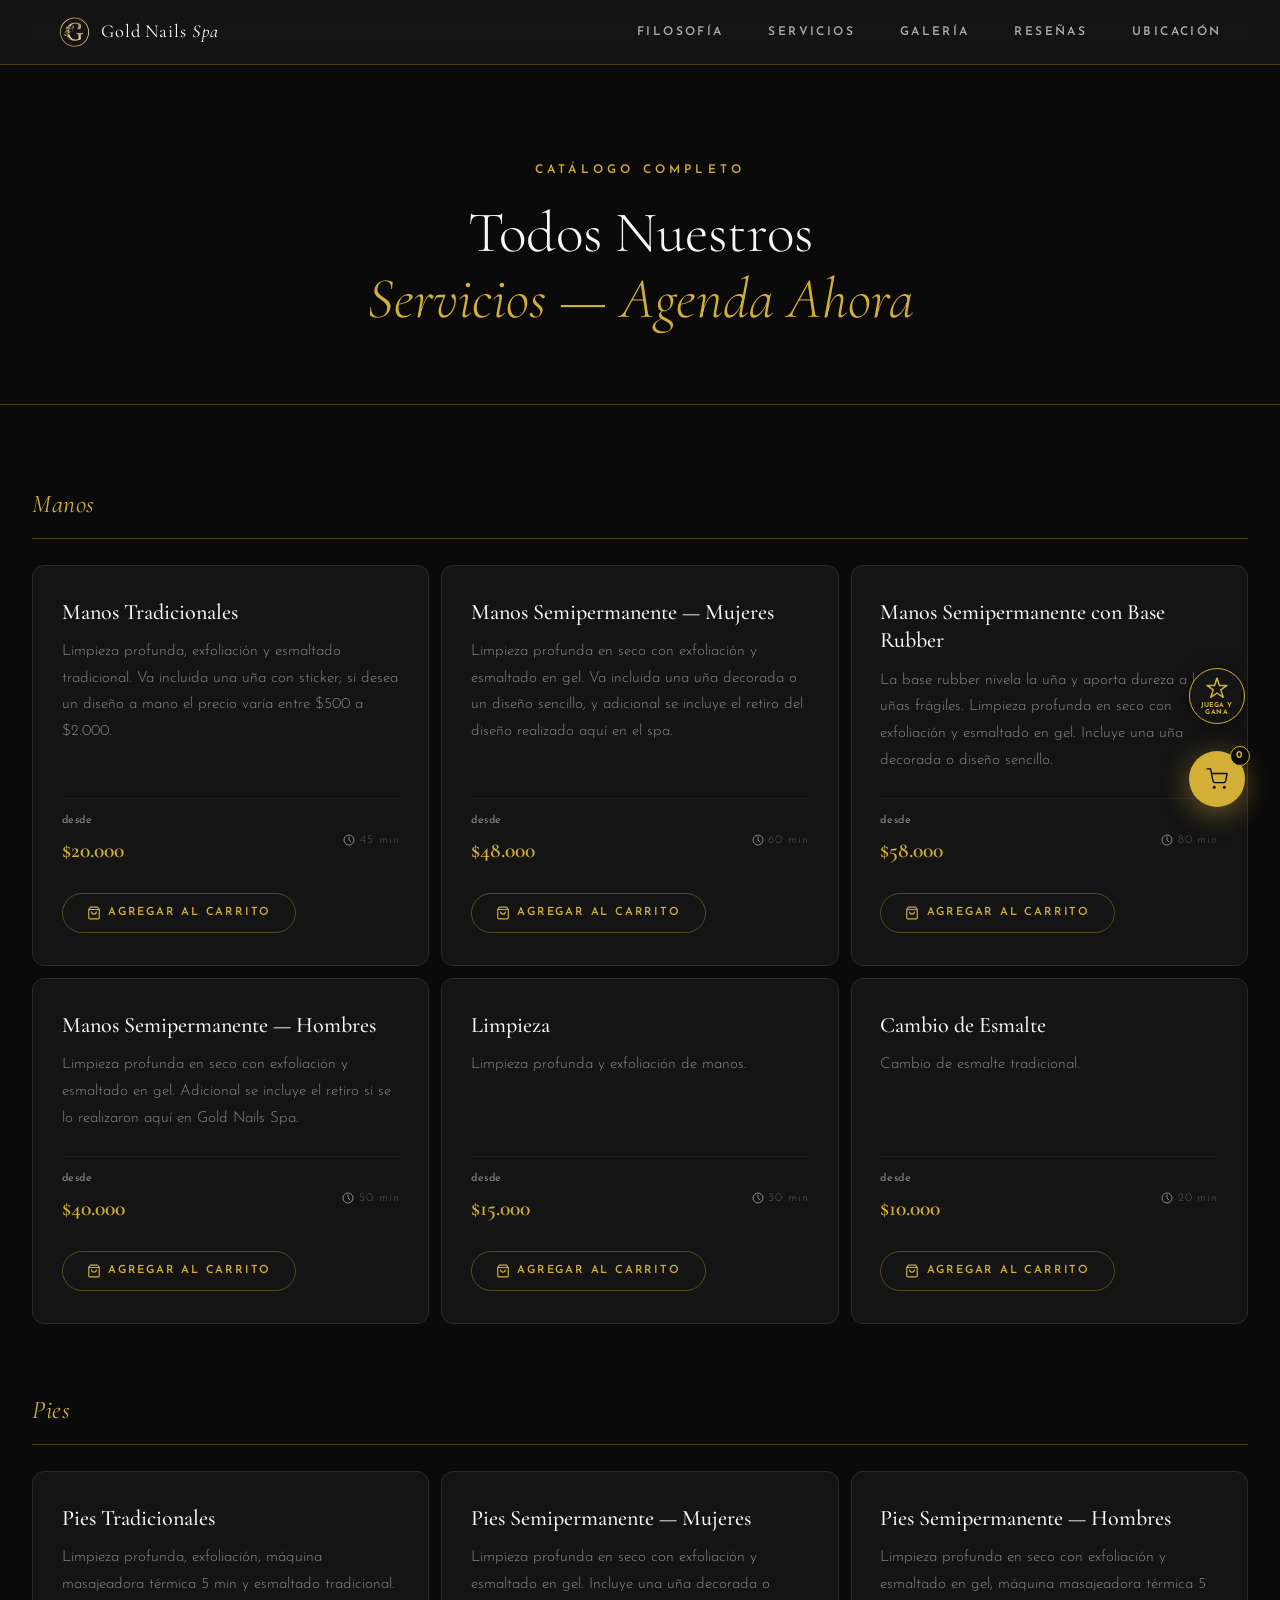
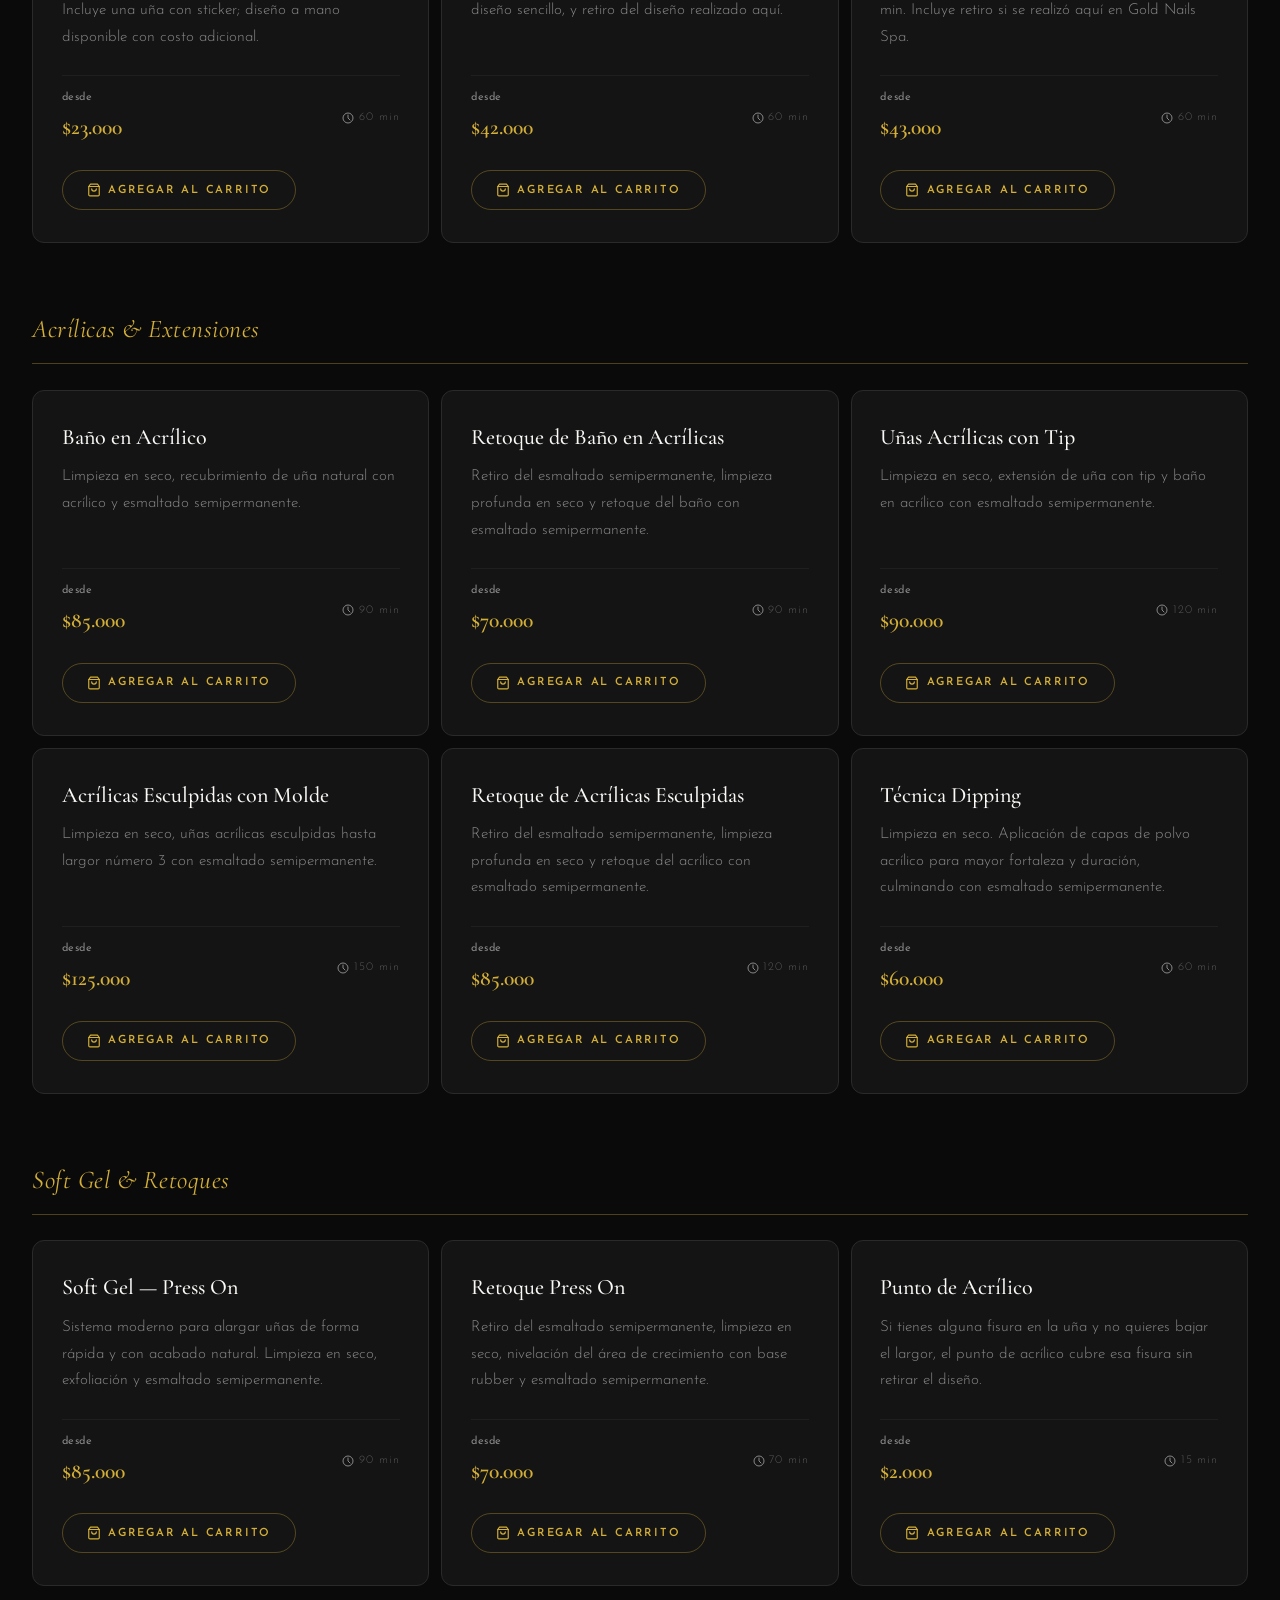
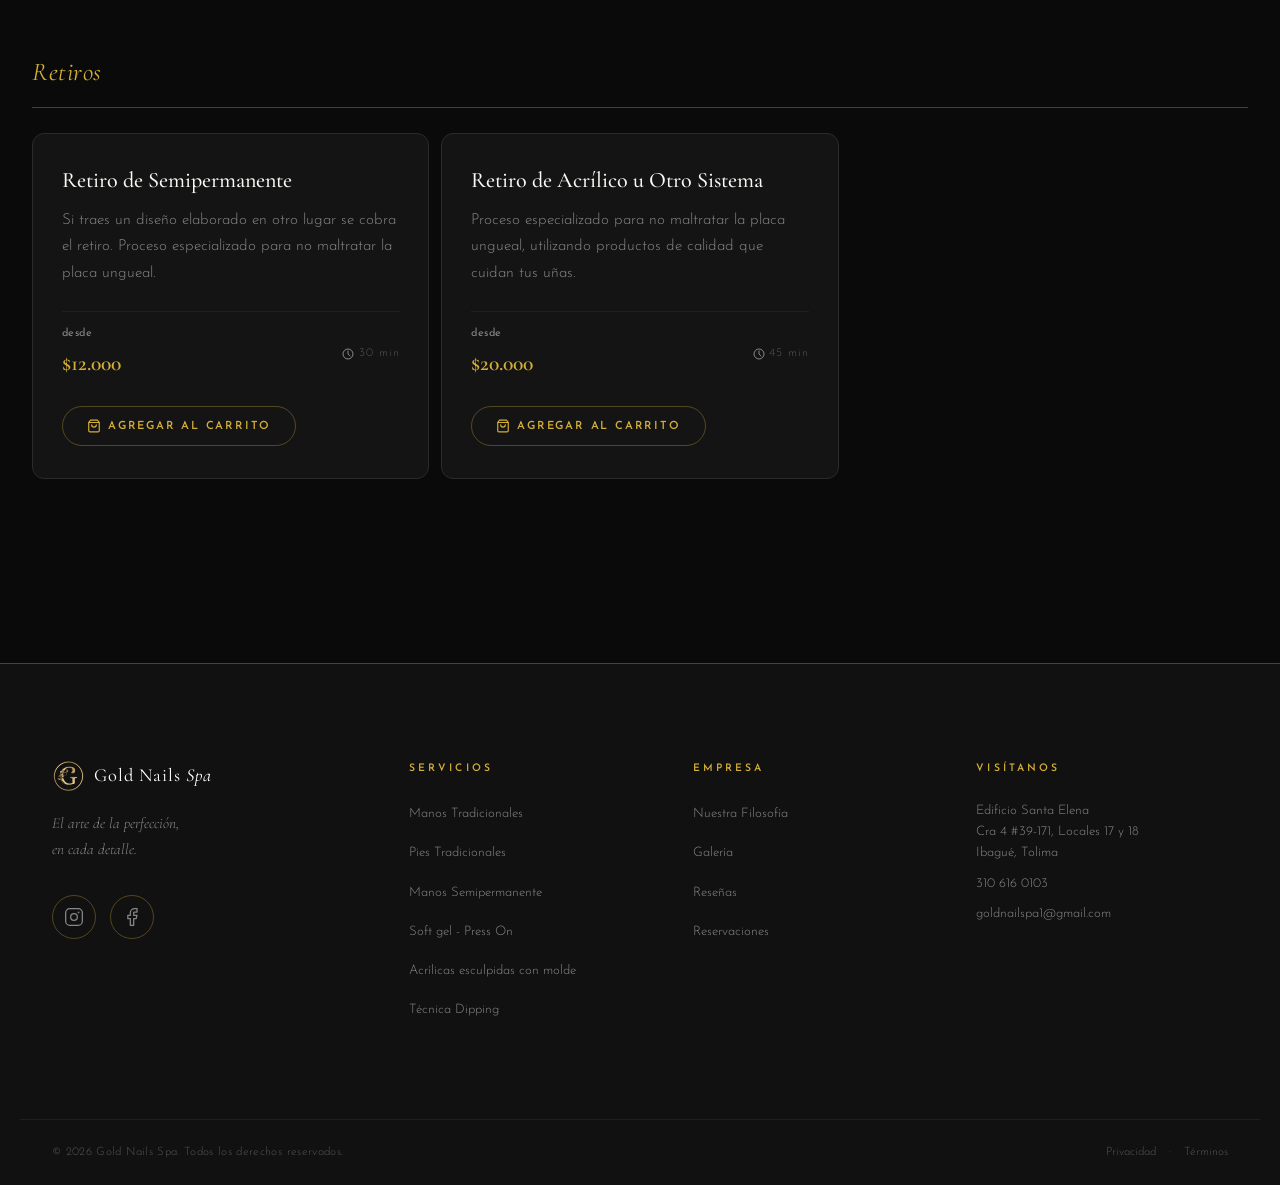
==== commit 07bdbcf8: "Add Juega y Gana gamified booking feature - game.js: memory match game (8 cards/4 pairs, 20s timer) " ====
--- a/services.html
+++ b/services.html
@@ -184,32 +184,30 @@
         <span></span><span></span><span></span>
       </button>
     </div>
-    <div class="mobile-backdrop" id="mobile-backdrop" aria-hidden="true"></div>
-    <div class="mobile-menu" id="mobile-menu" role="dialog" aria-modal="true" aria-label="Menú de navegación">
-      <div class="mobile-menu-header">
-        <span class="mobile-menu-brand">Gold Nails <em>Spa</em></span>
-        <button class="mobile-menu-close" id="mobile-menu-close" aria-label="Cerrar menú">
-          <svg width="16" height="16" viewBox="0 0 16 16" fill="none" aria-hidden="true">
-            <line x1="1" y1="1" x2="15" y2="15" stroke="currentColor" stroke-width="1.5" stroke-linecap="round"/>
-            <line x1="15" y1="1" x2="1" y2="15" stroke="currentColor" stroke-width="1.5" stroke-linecap="round"/>
-          </svg>
-        </button>
-      </div>
-      <ul role="list">
-        <li><a href="index.html#about">Filosofía</a></li>
-        <li><a href="index.html#services">Servicios</a></li>
-        <li><a href="index.html#gallery">Galería</a></li>
-        <li><a href="index.html#testimonials">Reseñas</a></li>
-        <li><a href="index.html#ubicacion">Ubicación</a></li>
-      </ul>
-      <div class="mobile-menu-cta">
-        <a href="services.html" class="btn btn-gold btn-full">Reservar Ahora</a>
-      </div>
-      <div class="mobile-menu-footer">
-        <p>Gold Nails Spa · Medellín, Colombia</p>
-      </div>
+  </nav>
+
+  <div class="mobile-backdrop" id="mobile-backdrop" aria-hidden="true"></div>
+  <div class="mobile-menu" id="mobile-menu" role="dialog" aria-modal="true" aria-label="Menú de navegación">
+    <div class="mobile-menu-header">
+      <span class="mobile-menu-brand">Gold Nails <em>Spa</em></span>
+      <button class="mobile-menu-close" id="mobile-menu-close" aria-label="Cerrar menú">
+        <svg width="16" height="16" viewBox="0 0 16 16" fill="none" aria-hidden="true">
+          <line x1="1" y1="1" x2="15" y2="15" stroke="currentColor" stroke-width="1.5" stroke-linecap="round"/>
+          <line x1="15" y1="1" x2="1" y2="15" stroke="currentColor" stroke-width="1.5" stroke-linecap="round"/>
+        </svg>
+      </button>
     </div>
-  </nav>
+    <ul role="list">
+      <li><a href="index.html#about">Filosofía</a></li>
+      <li><a href="index.html#services">Servicios</a></li>
+      <li><a href="index.html#gallery">Galería</a></li>
+      <li><a href="index.html#testimonials">Reseñas</a></li>
+      <li><a href="index.html#ubicacion">Ubicación</a></li>
+    </ul>
+    <div class="mobile-menu-footer">
+      <p>Gold Nails Spa · Ibagué, Colombia</p>
+    </div>
+  </div>
 
   <!-- PAGE HERO -->
   <header class="services-page-hero">
@@ -702,30 +700,33 @@
   <!-- Backdrop -->
   <div class="cart-backdrop" id="cartBackdrop" hidden aria-hidden="true"></div>
 
+  <!-- Juega y Gana: must load before initCart so window.GNSVoucher is available -->
+  <script src="game.js"></script>
+
   <script>
     /* ── Hamburger menu ── */
     (function() {
       const hamburger = document.getElementById('hamburger');
       const mobileMenu = document.getElementById('mobile-menu');
+      const backdrop   = document.getElementById('mobile-backdrop');
+      const closeBtn   = document.getElementById('mobile-menu-close');
       if (!hamburger || !mobileMenu) return;
-      hamburger.addEventListener('click', () => {
-        const open = hamburger.classList.toggle('open');
+
+      const toggle = (open) => {
+        hamburger.classList.toggle('open', open);
         mobileMenu.classList.toggle('open', open);
         hamburger.setAttribute('aria-expanded', String(open));
-        // Only lock body if cart is not already locking it
+        if (backdrop) backdrop.classList.toggle('open', open);
         if (!document.body.classList.contains('cart-panel-open')) {
           document.body.style.overflow = open ? 'hidden' : '';
         }
-      });
-      mobileMenu.querySelectorAll('a').forEach(l => l.addEventListener('click', () => {
-        hamburger.classList.remove('open');
-        mobileMenu.classList.remove('open');
-        hamburger.setAttribute('aria-expanded', 'false');
-        // Only restore scroll if cart is not open
-        if (!document.body.classList.contains('cart-panel-open')) {
-          document.body.style.overflow = '';
-        }
-      }));
+      };
+
+      hamburger.addEventListener('click', () => toggle(!hamburger.classList.contains('open')));
+      if (closeBtn)  closeBtn.addEventListener('click', () => toggle(false));
+      if (backdrop)  backdrop.addEventListener('click', () => toggle(false));
+      mobileMenu.querySelectorAll('a').forEach(l => l.addEventListener('click', () => toggle(false)));
+      document.addEventListener('keydown', (e) => { if (e.key === 'Escape') toggle(false); });
     })();
 
     /* ── Footer year ── */
@@ -814,16 +815,57 @@
           </li>
         `).join('');
 
-        dom.totals.innerHTML = `
-          <div>
-            <p class="cart-total-label">Total a pagar</p>
-            <p class="cart-total-price">${formatCOP(getTotalPrice())}</p>
-          </div>
-          <div style="text-align:right">
-            <p class="cart-total-label">Duración total</p>
-            <p class="cart-total-duration">${formatDur(getTotalDuration())}</p>
-          </div>
-        `;
+        const subtotal   = getTotalPrice();
+        const hasVoucher = window.GNSVoucher && window.GNSVoucher.isValid();
+        const discount   = hasVoucher ? window.GNSVoucher.AMOUNT : 0;
+        const finalTotal = subtotal - discount;
+
+        if (hasVoucher) {
+          const remaining = window.GNSVoucher.getExpiry() - Date.now();
+          const urgent    = remaining <= 5 * 60 * 1000;
+          const fmtTime   = window.GNSVoucher.formatCountdown(remaining);
+          dom.totals.innerHTML = `
+            <div style="width:100%">
+              <div style="display:flex;justify-content:space-between;align-items:center">
+                <div>
+                  <p class="cart-total-label">Subtotal</p>
+                  <p class="cart-total-price" style="font-size:1.1rem;color:var(--cream-dim)">${formatCOP(subtotal)}</p>
+                </div>
+                <div style="text-align:right">
+                  <p class="cart-total-label">Duración total</p>
+                  <p class="cart-total-duration">${formatDur(getTotalDuration())}</p>
+                </div>
+              </div>
+              <div class="gns-cart-voucher-block">
+                <div class="gns-cart-discount-row">
+                  <span class="gns-cart-discount-label">🎮 Bono Juega y Gana</span>
+                  <span class="gns-cart-discount-amount">−${formatCOP(discount)}</span>
+                </div>
+                <div class="gns-cart-final-row">
+                  <div>
+                    <p class="cart-total-label">Total a pagar</p>
+                    <p class="cart-total-price">${formatCOP(finalTotal)}</p>
+                  </div>
+                  <div style="text-align:right">
+                    <p class="cart-total-label">Bono expira en</p>
+                    <p class="gns-cart-countdown${urgent ? ' gns-urgent' : ''}" id="cartVoucherCountdown">${fmtTime}</p>
+                  </div>
+                </div>
+              </div>
+            </div>
+          `;
+        } else {
+          dom.totals.innerHTML = `
+            <div>
+              <p class="cart-total-label">Total a pagar</p>
+              <p class="cart-total-price">${formatCOP(subtotal)}</p>
+            </div>
+            <div style="text-align:right">
+              <p class="cart-total-label">Duración total</p>
+              <p class="cart-total-duration">${formatDur(getTotalDuration())}</p>
+            </div>
+          `;
+        }
       }
 
       /* ── Render time slots ── */
@@ -1049,6 +1091,11 @@
         dom.confirmBtn.disabled = true;
         showLoading('Confirmando tu cita...');
 
+        // Final voucher re-validation at submit time
+        const voucherValid    = window.GNSVoucher && window.GNSVoucher.isValid();
+        const voucherDiscount = voucherValid ? window.GNSVoucher.AMOUNT : 0;
+        const finalPrice      = getTotalPrice() - voucherDiscount;
+
         const pago = document.querySelector('input[name="cartPago"]:checked');
         const payload = {
           client: {
@@ -1061,9 +1108,16 @@
             date:                   state.selectedDate,
             time:                   state.selectedTime,
             total_duration_minutes: getTotalDuration(),
-            total_price:            getTotalPrice()
+            total_price:            finalPrice
           },
-          services: state.items.map(i => ({ name: i.nombre, price: i.precio }))
+          services: state.items.map(i => ({ name: i.nombre, price: i.precio })),
+          ...(voucherValid && {
+            voucher: {
+              type:           'juega_y_gana',
+              discount:       voucherDiscount,
+              original_price: getTotalPrice()
+            }
+          })
         };
 
         try {
@@ -1075,6 +1129,8 @@
           if (!res.ok) throw new Error('HTTP ' + res.status);
           hideLoading();
           showSuccess(payload.client.name);
+          // Consume the voucher on successful booking
+          if (voucherValid && window.GNSVoucher) window.GNSVoucher.clear();
         } catch (err) {
           hideLoading();
           showError(dom.confirmError, 'No se pudo confirmar la cita. Intenta de nuevo o contáctanos por WhatsApp.');
@@ -1232,6 +1288,10 @@
         if (e.key === 'Escape' && dom.panel.classList.contains('cart-open')) closePanel();
       });
 
+      /* Re-render cart totals when voucher is claimed or cleared */
+      document.addEventListener('gns:voucher-claimed', function() { renderItems(); });
+      document.addEventListener('gns:voucher-cleared', function() { renderItems(); });
+
     })(); /* end initCart */
   </script>
 </body>
--- a/styles.css
+++ b/styles.css
@@ -2074,3 +2074,499 @@
   }
   .cart-fab { bottom: 1.4rem; right: 1.4rem; }
 }
+
+
+/* ═══════════════════════════════════════════════════
+   JUEGA Y GANA — GAME SYSTEM
+═══════════════════════════════════════════════════ */
+
+/* ── Animations ── */
+@keyframes gnsPulse {
+  0%   { box-shadow: 0 0 0 0    rgba(212,175,55,0.60); }
+  60%  { box-shadow: 0 0 0 16px rgba(212,175,55,0);    }
+  100% { box-shadow: 0 0 0 0    rgba(212,175,55,0);    }
+}
+@keyframes gnsTimerPulse {
+  0%, 100% { opacity: 1;    }
+  50%      { opacity: 0.45; }
+}
+@keyframes gnsPop {
+  0%   { transform: scale(0.85); opacity: 0; }
+  60%  { transform: scale(1.04);             }
+  100% { transform: scale(1);    opacity: 1; }
+}
+@keyframes gnsSlideUp {
+  from { transform: translateY(24px); opacity: 0; }
+  to   { transform: translateY(0);    opacity: 1; }
+}
+
+/* ── Game FAB ── */
+.gns-fab {
+  position: fixed;
+  bottom: 7.5rem;   /* above WhatsApp FAB (2.2rem + 58px ≈ 5.8rem top edge + 1.7rem gap) */
+  right: 2.2rem;    /* always aligned with WhatsApp FAB */
+  z-index: 950;
+  width: 56px;
+  height: 56px;
+  border-radius: 50%;
+  background: var(--black-card);
+  border: 1.5px solid var(--gold);
+  color: var(--gold);
+  cursor: pointer;
+  display: flex;
+  flex-direction: column;
+  align-items: center;
+  justify-content: center;
+  gap: 0;
+  box-shadow: 0 4px 20px rgba(0,0,0,0.45);
+  transition: transform 0.35s var(--ease-spring), box-shadow 0.35s, border-color 0.35s;
+  outline-offset: 3px;
+}
+.gns-fab-label {
+  font-family: var(--font-sans);
+  font-size: 0.42rem;
+  font-weight: 700;
+  letter-spacing: 0.06em;
+  text-transform: uppercase;
+  color: var(--gold);
+  line-height: 1;
+  margin-top: 3px;
+}
+.gns-fab:hover {
+  transform: scale(1.1) translateY(-2px);
+  box-shadow: 0 8px 32px rgba(212,175,55,0.45);
+}
+.gns-fab--above-cart {
+  bottom: 11rem;    /* above cart FAB (5.8rem + 56px ≈ 9.3rem top edge + 1.7rem gap) */
+}
+.gns-fab--active {
+  border-color: var(--gold-light);
+  background: rgba(212,175,55,0.12);
+}
+
+/* Pulse ring: only when no active voucher and motion allowed */
+@media (prefers-reduced-motion: no-preference) {
+  .gns-fab:not(.gns-fab--active) {
+    animation: gnsPulse 2.4s var(--ease-luxury) infinite;
+  }
+}
+
+/* Tooltip */
+.gns-fab-tooltip {
+  position: absolute;
+  right: calc(100% + 12px);
+  top: 50%;
+  transform: translateY(-50%) translateX(6px);
+  background: var(--cream);
+  color: var(--black);
+  font-family: var(--font-sans);
+  font-size: 0.7rem;
+  font-weight: 700;
+  letter-spacing: 0.05em;
+  padding: 0.4rem 0.9rem;
+  border-radius: 999px;
+  white-space: nowrap;
+  box-shadow: 0 4px 16px rgba(0,0,0,0.22);
+  opacity: 0;
+  transition: opacity 0.3s, transform 0.3s var(--ease-luxury);
+  pointer-events: none;
+}
+.gns-fab:hover .gns-fab-tooltip,
+.gns-fab:focus-visible .gns-fab-tooltip {
+  opacity: 1;
+  transform: translateY(-50%) translateX(0);
+}
+
+/* ── Modal overlay ── */
+.gns-modal {
+  position: fixed;
+  inset: 0;
+  z-index: 1200;
+  display: flex;
+  align-items: center;
+  justify-content: center;
+  opacity: 0;
+  transition: opacity 0.35s var(--ease-luxury);
+  pointer-events: none;
+}
+.gns-modal[hidden] { display: none; }
+.gns-modal.gns-visible {
+  opacity: 1;
+  pointer-events: all;
+}
+
+.gns-modal-backdrop {
+  position: absolute;
+  inset: 0;
+  background: rgba(10,10,10,0.88);
+  backdrop-filter: blur(8px);
+  -webkit-backdrop-filter: blur(8px);
+}
+
+.gns-modal-box {
+  position: relative;
+  width: min(480px, 92vw);
+  max-height: 92dvh;
+  overflow-y: auto;
+  background: #161616f0;
+  border: 1px solid var(--gold-border);
+  border-radius: 24px;
+  padding: 2.8rem 2rem 2rem;
+  transform: translateY(20px);
+  transition: transform 0.4s var(--ease-luxury);
+}
+.gns-modal.gns-visible .gns-modal-box {
+  transform: translateY(0);
+}
+
+/* Close button */
+.gns-close {
+  position: absolute;
+  top: 1rem;
+  right: 1rem;
+  width: 36px;
+  height: 36px;
+  border-radius: 50%;
+  background: none;
+  border: 1px solid var(--gold-border);
+  color: var(--grey);
+  cursor: pointer;
+  display: flex;
+  align-items: center;
+  justify-content: center;
+  transition: color 0.2s, border-color 0.2s;
+}
+.gns-close:hover { color: var(--cream); border-color: var(--gold); }
+
+/* ── Shared screen layout ── */
+.gns-screen {
+  display: flex;
+  flex-direction: column;
+  align-items: center;
+  text-align: center;
+  gap: 1.1rem;
+  padding: 0.4rem 0;
+  animation: gnsSlideUp 0.38s var(--ease-luxury) both;
+}
+.gns-screen[hidden] { display: none !important; }
+
+/* Typography */
+.gns-eyebrow {
+  font-family: var(--font-sans);
+  font-size: 0.65rem;
+  font-weight: 700;
+  letter-spacing: 0.18em;
+  text-transform: uppercase;
+  color: var(--gold);
+  margin: 0;
+}
+.gns-title {
+  font-family: var(--font-serif);
+  font-size: clamp(2rem, 5vw, 2.8rem);
+  font-weight: 300;
+  color: var(--cream);
+  margin: 0;
+  line-height: 1.1;
+}
+.gns-title em {
+  color: var(--gold);
+  font-style: italic;
+}
+.gns-subtitle {
+  font-family: var(--font-sans);
+  font-size: 0.88rem;
+  color: var(--cream-dim);
+  line-height: 1.7;
+  margin: 0;
+}
+.gns-subtitle strong { color: var(--cream); }
+
+/* Intro icons */
+.gns-intro-icons {
+  font-size: 1.6rem;
+  letter-spacing: 0.5em;
+  margin: 0.2rem 0;
+}
+
+/* Buttons */
+.gns-btn-primary {
+  font-family: var(--font-sans);
+  font-size: 0.78rem;
+  font-weight: 700;
+  letter-spacing: 0.12em;
+  text-transform: uppercase;
+  color: var(--black);
+  background: var(--gold);
+  border: none;
+  border-radius: 999px;
+  padding: 0.85rem 2.2rem;
+  cursor: pointer;
+  transition: background 0.25s, transform 0.25s var(--ease-spring);
+  min-height: 48px;
+}
+.gns-btn-primary:hover {
+  background: var(--gold-light);
+  transform: translateY(-2px);
+}
+.gns-btn-ghost {
+  font-family: var(--font-sans);
+  font-size: 0.75rem;
+  font-weight: 600;
+  letter-spacing: 0.1em;
+  text-transform: uppercase;
+  color: var(--grey);
+  background: none;
+  border: 1px solid var(--gold-border);
+  border-radius: 999px;
+  padding: 0.7rem 1.8rem;
+  cursor: pointer;
+  transition: color 0.2s, border-color 0.2s;
+  min-height: 44px;
+}
+.gns-btn-ghost:hover { color: var(--cream); border-color: var(--gold); }
+
+/* ── Game screen ── */
+.gns-game-header {
+  display: flex;
+  align-items: baseline;
+  justify-content: center;
+  gap: 0.7rem;
+  width: 100%;
+}
+.gns-timer-label {
+  font-family: var(--font-sans);
+  font-size: 0.65rem;
+  font-weight: 700;
+  letter-spacing: 0.15em;
+  text-transform: uppercase;
+  color: var(--grey);
+}
+.gns-timer {
+  font-family: var(--font-serif);
+  font-size: 3rem;
+  font-weight: 600;
+  color: var(--gold);
+  line-height: 1;
+  min-width: 2.5ch;
+  text-align: center;
+  transition: color 0.3s;
+}
+.gns-timer--urgent {
+  color: #E74C3C !important;
+}
+@media (prefers-reduced-motion: no-preference) {
+  .gns-timer--urgent {
+    animation: gnsTimerPulse 0.5s ease infinite;
+  }
+}
+
+/* ── Memory board ── */
+.gns-board {
+  display: grid;
+  grid-template-columns: repeat(4, 1fr);
+  gap: clamp(0.5rem, 2vw, 0.85rem);
+  width: 100%;
+}
+
+/* ── Memory card ── */
+.gns-card {
+  aspect-ratio: 1;
+  min-width: 64px;
+  min-height: 64px;
+  background: none;
+  border: 1px solid var(--gold-border);
+  border-radius: 12px;
+  cursor: pointer;
+  position: relative;
+  perspective: 600px;
+  -webkit-tap-highlight-color: transparent;
+  transition: border-color 0.3s, box-shadow 0.3s;
+}
+.gns-card:hover:not(.gns-matched):not([disabled]) {
+  border-color: var(--gold);
+}
+.gns-card-face {
+  position: absolute;
+  inset: 0;
+  border-radius: inherit;
+  display: flex;
+  align-items: center;
+  justify-content: center;
+  font-size: clamp(1.6rem, 5vw, 2rem);
+  backface-visibility: hidden;
+  -webkit-backface-visibility: hidden;
+  transition: transform 0.42s var(--ease-luxury);
+}
+.gns-card-back  { background: rgba(212,175,55,0.07); transform: rotateY(0deg);    }
+.gns-card-front { background: rgba(212,175,55,0.13); transform: rotateY(180deg);  }
+
+.gns-card.gns-flipped .gns-card-back  { transform: rotateY(-180deg); }
+.gns-card.gns-flipped .gns-card-front { transform: rotateY(0deg);    }
+
+.gns-card.gns-matched {
+  border-color: var(--gold);
+  box-shadow: 0 0 14px rgba(212,175,55,0.40);
+  pointer-events: none;
+}
+
+/* Reduced motion: swap faces via opacity instead of 3D rotation */
+@media (prefers-reduced-motion: reduce) {
+  .gns-card-face        { transition: opacity 0.2s; }
+  .gns-card-back        { transform: none; }
+  .gns-card-front       { transform: none; opacity: 0; }
+  .gns-card.gns-flipped .gns-card-back  { opacity: 0; }
+  .gns-card.gns-flipped .gns-card-front { opacity: 1; }
+}
+
+/* ── Win screen ── */
+.gns-screen-win { position: relative; }
+.gns-confetti-canvas {
+  position: absolute;
+  inset: 0;
+  width: 100%;
+  height: 100%;
+  pointer-events: none;
+  border-radius: 24px;
+  z-index: 0;
+}
+.gns-win-inner {
+  position: relative;
+  z-index: 1;
+  display: flex;
+  flex-direction: column;
+  align-items: center;
+  gap: 1rem;
+}
+.gns-win-badge {
+  font-size: 3rem;
+  animation: gnsPop 0.5s var(--ease-spring) both;
+}
+.gns-win-amount {
+  font-family: var(--font-serif);
+  font-size: 2.4rem;
+  font-weight: 600;
+  color: #4ade80;
+  margin: 0;
+  line-height: 1;
+}
+.gns-voucher-pill {
+  display: flex;
+  align-items: center;
+  gap: 0.6rem;
+  padding: 0.55rem 1.4rem;
+  border: 1px solid var(--gold-border);
+  border-radius: 999px;
+  background: rgba(212,175,55,0.07);
+}
+.gns-voucher-pill-label {
+  font-family: var(--font-sans);
+  font-size: 0.65rem;
+  font-weight: 700;
+  letter-spacing: 0.12em;
+  text-transform: uppercase;
+  color: var(--grey);
+}
+.gns-voucher-time {
+  font-family: var(--font-sans);
+  font-size: 1.05rem;
+  font-weight: 700;
+  letter-spacing: 0.08em;
+  color: var(--gold);
+  min-width: 4.2ch;
+  text-align: center;
+  transition: color 0.4s;
+}
+.gns-voucher-time.gns-urgent { color: #E74C3C; }
+@media (prefers-reduced-motion: no-preference) {
+  .gns-voucher-time.gns-urgent { animation: gnsTimerPulse 0.7s ease infinite; }
+}
+
+/* ── Lose screen ── */
+.gns-lose-icon { font-size: 3rem; }
+
+/* ── Expired overlay ── */
+.gns-expired-overlay {
+  position: fixed;
+  inset: 0;
+  z-index: 1300;
+  background: rgba(10,10,10,0.88);
+  backdrop-filter: blur(8px);
+  -webkit-backdrop-filter: blur(8px);
+  display: flex;
+  align-items: center;
+  justify-content: center;
+}
+.gns-expired-overlay[hidden] { display: none; }
+.gns-expired-box {
+  background: #161616f0;
+  border: 1px solid var(--gold-border);
+  border-radius: 24px;
+  padding: 2.5rem 2rem;
+  width: min(400px, 90vw);
+  display: flex;
+  flex-direction: column;
+  align-items: center;
+  gap: 1rem;
+  text-align: center;
+  animation: gnsPop 0.4s var(--ease-spring) both;
+}
+.gns-expired-icon { font-size: 2.8rem; }
+
+/* ── Cart voucher discount block ── */
+.gns-cart-voucher-block {
+  width: 100%;
+  margin-top: 0.8rem;
+  padding-top: 0.8rem;
+  border-top: 1px solid rgba(212,175,55,0.18);
+  display: flex;
+  flex-direction: column;
+  gap: 0.3rem;
+}
+.gns-cart-discount-row {
+  display: flex;
+  justify-content: space-between;
+  align-items: center;
+}
+.gns-cart-discount-label {
+  font-family: var(--font-sans);
+  font-size: 0.72rem;
+  font-weight: 700;
+  letter-spacing: 0.06em;
+  text-transform: uppercase;
+  color: #4ade80;
+}
+.gns-cart-discount-amount {
+  font-family: var(--font-serif);
+  font-size: 1rem;
+  font-weight: 600;
+  color: #4ade80;
+}
+.gns-cart-final-row {
+  display: flex;
+  justify-content: space-between;
+  align-items: baseline;
+  margin-top: 0.4rem;
+}
+.gns-cart-countdown {
+  font-family: var(--font-sans);
+  font-size: 0.72rem;
+  font-weight: 700;
+  letter-spacing: 0.08em;
+  color: var(--gold);
+  transition: color 0.4s;
+}
+.gns-cart-countdown.gns-urgent { color: #E74C3C; }
+@media (prefers-reduced-motion: no-preference) {
+  .gns-cart-countdown.gns-urgent { animation: gnsTimerPulse 0.7s ease infinite; }
+}
+
+/* ── Mobile adjustments ── */
+@media (max-width: 480px) {
+  /* WS FAB has no mobile override (stays at right: 2.2rem), so we match it exactly */
+  .gns-fab              { bottom: 7.5rem; right: 2.2rem; }
+  /* On mobile, cart FAB moves to bottom: 1.4rem — recalculate: 1.4 + 3.5rem + 1.6rem gap */
+  .gns-fab--above-cart  { bottom: 6.5rem; right: 1.4rem; } /* match cart FAB mobile position */
+  .gns-modal-box        { padding: 2.2rem 1.4rem 1.8rem; }
+  .gns-board            { gap: 0.45rem; }
+  .gns-card             { min-width: 56px; min-height: 56px; border-radius: 10px; }
+}
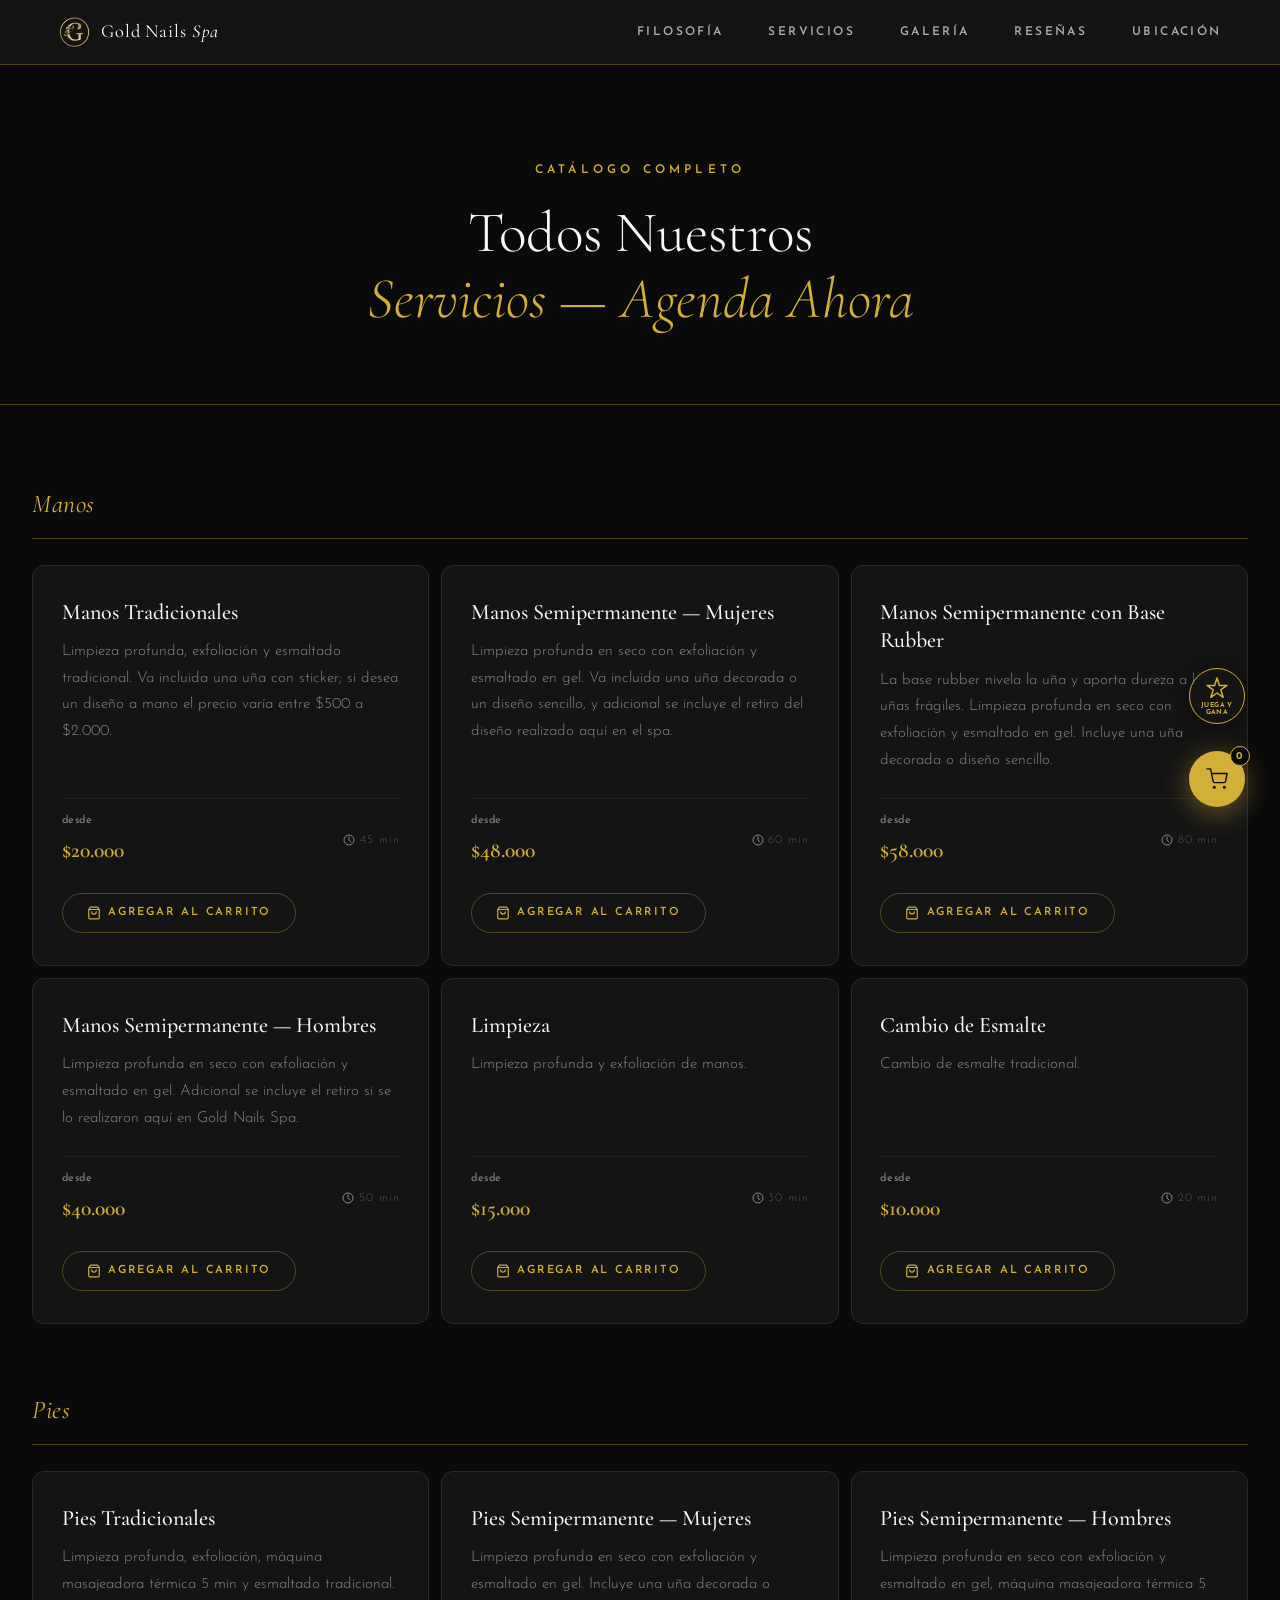
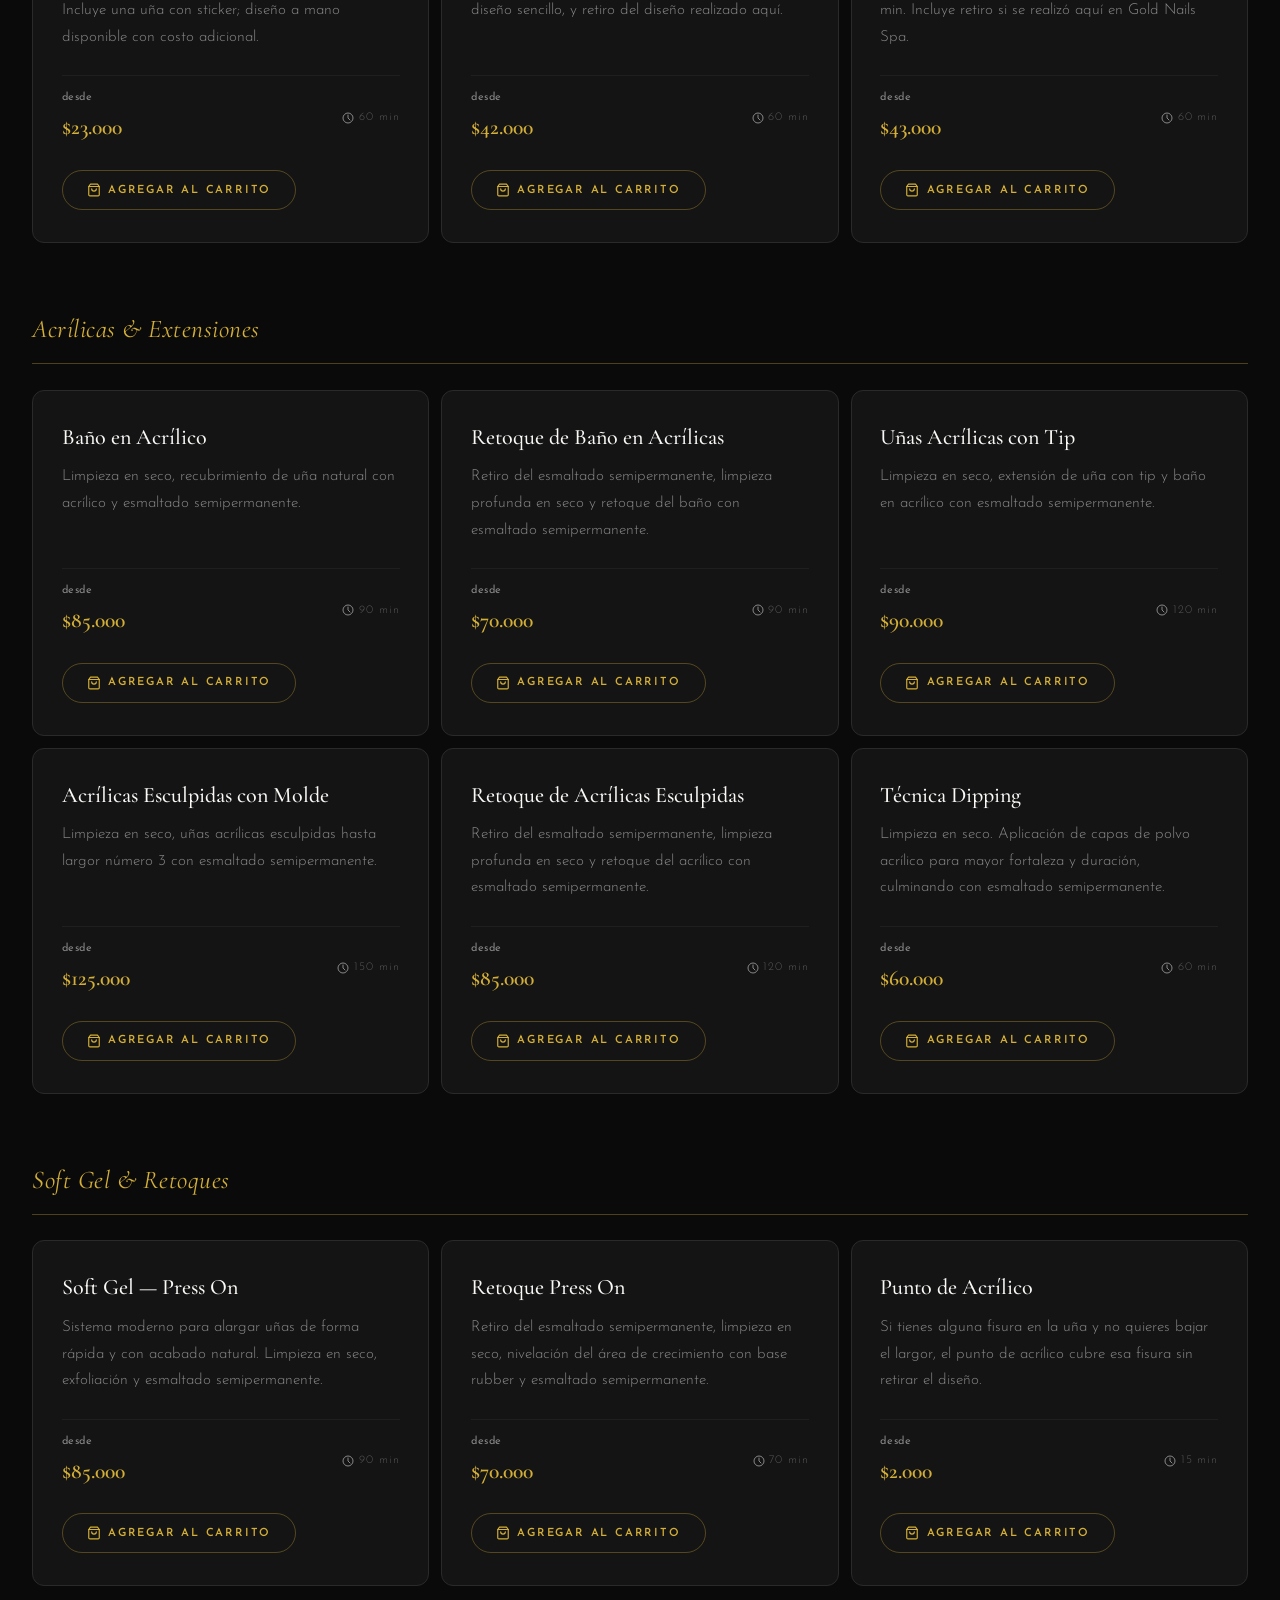
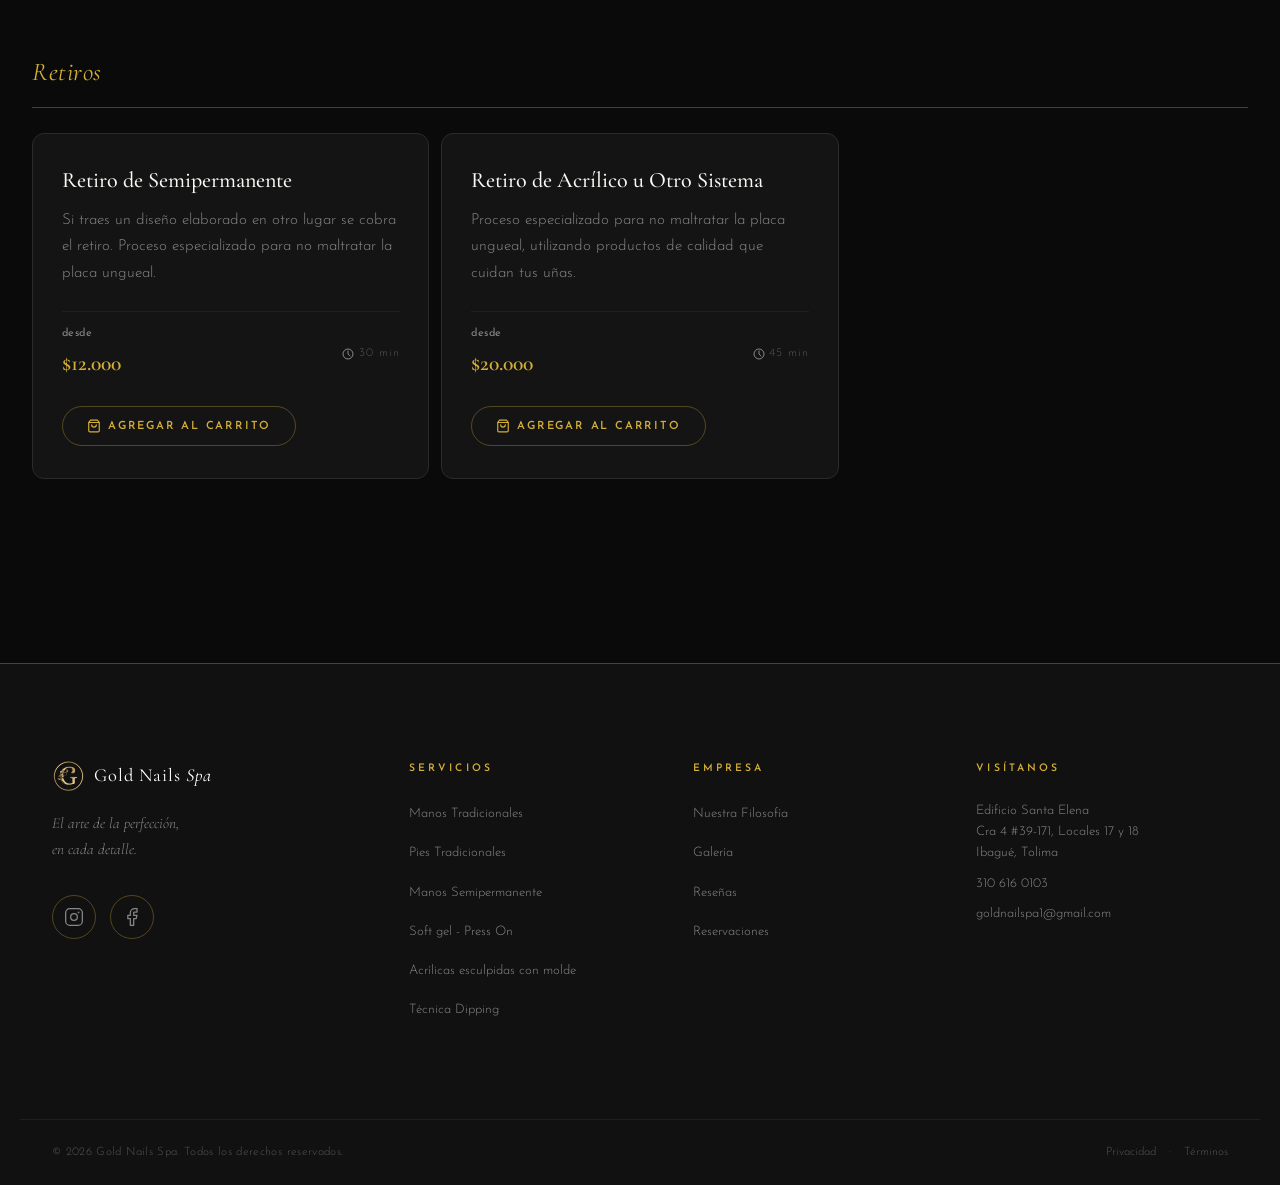
==== commit d7e07ef6: "Add comprehensive local SEO optimization for Ibagué ranking - Rewrites title tags and meta descripti" ====
--- a/services.html
+++ b/services.html
@@ -3,8 +3,71 @@
 <head>
   <meta charset="UTF-8" />
   <meta name="viewport" content="width=device-width, initial-scale=1.0" />
-  <title>Todos los Servicios — Gold Nails Spa</title>
-  <meta name="description" content="Catálogo completo de servicios de Gold Nails Spa. Manicura, pedicura, acrílicas, gel y más." />
+
+  <!-- ═══ SEO: Title & Meta ═══ -->
+  <title>Servicios de Manicure y Pedicura en Ibagué | Gold Nail Spa — Tolima</title>
+  <meta name="description" content="Todos los servicios de Gold Nail Spa en Ibagué, Tolima: manicure, pedicura, uñas acrílicas, soft gel, nail art y más. Precios desde $20.000 COP. ¡Reserva tu cita hoy!" />
+  <meta name="keywords" content="manicure Ibagué, pedicura Ibagué, uñas acrílicas Ibagué, soft gel Ibagué, nail art Ibagué, spa de uñas Ibagué Tolima, nail spa Ibagué" />
+  <meta name="robots" content="index, follow" />
+  <meta name="author" content="Gold Nail Spa" />
+  <link rel="canonical" href="https://www.goldnailspa.com/services.html" />
+  <link rel="alternate" hreflang="es-CO" href="https://www.goldnailspa.com/services.html" />
+
+  <!-- ═══ Open Graph ═══ -->
+  <meta property="og:type" content="website" />
+  <meta property="og:url" content="https://www.goldnailspa.com/services.html" />
+  <meta property="og:title" content="Servicios de Manicure y Pedicura en Ibagué | Gold Nail Spa" />
+  <meta property="og:description" content="Manicure, pedicura, uñas acrílicas y gel en Ibagué, Tolima. Precios desde $20.000 COP. ¡Agenda tu cita hoy en Gold Nail Spa!" />
+  <meta property="og:image" content="https://www.goldnailspa.com/background.png" />
+  <meta property="og:locale" content="es_CO" />
+  <meta property="og:site_name" content="Gold Nail Spa" />
+
+  <!-- ═══ Twitter / X Card ═══ -->
+  <meta name="twitter:card" content="summary_large_image" />
+  <meta name="twitter:title" content="Servicios de Manicure y Pedicura en Ibagué | Gold Nail Spa" />
+  <meta name="twitter:description" content="Manicure, pedicura y uñas acrílicas en Ibagué, Tolima. Precios desde $20.000 COP." />
+  <meta name="twitter:image" content="https://www.goldnailspa.com/background.png" />
+
+  <!-- ═══ JSON-LD: Service Page Schema ═══ -->
+  <script type="application/ld+json">
+  {
+    "@context": "https://schema.org",
+    "@type": "WebPage",
+    "@id": "https://www.goldnailspa.com/services.html",
+    "name": "Servicios de Manicure y Pedicura en Ibagué — Gold Nail Spa",
+    "description": "Catálogo completo de servicios de nail spa en Ibagué, Tolima: manicure, pedicura, uñas acrílicas, soft gel y nail art.",
+    "url": "https://www.goldnailspa.com/services.html",
+    "inLanguage": "es-CO",
+    "breadcrumb": {
+      "@type": "BreadcrumbList",
+      "itemListElement": [
+        {
+          "@type": "ListItem",
+          "position": 1,
+          "name": "Inicio",
+          "item": "https://www.goldnailspa.com/"
+        },
+        {
+          "@type": "ListItem",
+          "position": 2,
+          "name": "Servicios",
+          "item": "https://www.goldnailspa.com/services.html"
+        }
+      ]
+    },
+    "isPartOf": {
+      "@type": "WebSite",
+      "@id": "https://www.goldnailspa.com/#website",
+      "name": "Gold Nail Spa",
+      "url": "https://www.goldnailspa.com/"
+    },
+    "provider": {
+      "@id": "https://www.goldnailspa.com/#business"
+    }
+  }
+  </script>
+
+  <!-- ═══ Fonts ═══ -->
   <link rel="preconnect" href="https://fonts.googleapis.com" />
   <link rel="preconnect" href="https://fonts.gstatic.com" crossorigin />
   <link href="https://fonts.googleapis.com/css2?family=Cormorant+Garamond:ital,wght@0,300;0,400;0,500;0,600;1,300;1,400&family=Josefin+Sans:wght@200;300;400;600&display=swap" rel="stylesheet" />
--- a/styles.css
+++ b/styles.css
@@ -2363,8 +2363,8 @@
 /* ── Memory board ── */
 .gns-board {
   display: grid;
-  grid-template-columns: repeat(4, 1fr);
-  gap: clamp(0.5rem, 2vw, 0.85rem);
+  grid-template-columns: repeat(5, 1fr);
+  gap: clamp(0.4rem, 1.6vw, 0.75rem);
   width: 100%;
 }
 
@@ -2562,11 +2562,17 @@
 
 /* ── Mobile adjustments ── */
 @media (max-width: 480px) {
-  /* WS FAB has no mobile override (stays at right: 2.2rem), so we match it exactly */
-  .gns-fab              { bottom: 7.5rem; right: 2.2rem; }
-  /* On mobile, cart FAB moves to bottom: 1.4rem — recalculate: 1.4 + 3.5rem + 1.6rem gap */
-  .gns-fab--above-cart  { bottom: 6.5rem; right: 1.4rem; } /* match cart FAB mobile position */
+  /* Shrink both floating buttons to 46px on mobile */
+  .whatsapp-btn         { width: 46px; height: 46px; bottom: 1.6rem; right: 1.6rem; }
+  .whatsapp-btn svg     { width: 22px; height: 22px; }
+  .cart-fab             { width: 46px; height: 46px; bottom: 1rem; right: 1rem; }
+  .cart-fab svg         { width: 18px; height: 18px; }
+  /* Game FAB: same size, repositioned above WA / cart with tighter gaps */
+  .gns-fab              { width: 46px; height: 46px; bottom: 5.8rem; right: 1.6rem; }
+  .gns-fab svg          { width: 20px; height: 20px; }
+  .gns-fab-label        { font-size: 0.38rem; }
+  .gns-fab--above-cart  { bottom: 5.2rem; right: 1rem; }
   .gns-modal-box        { padding: 2.2rem 1.4rem 1.8rem; }
   .gns-board            { gap: 0.45rem; }
-  .gns-card             { min-width: 56px; min-height: 56px; border-radius: 10px; }
-}
+  .gns-card             { min-width: 44px; min-height: 44px; border-radius: 10px; }
+}
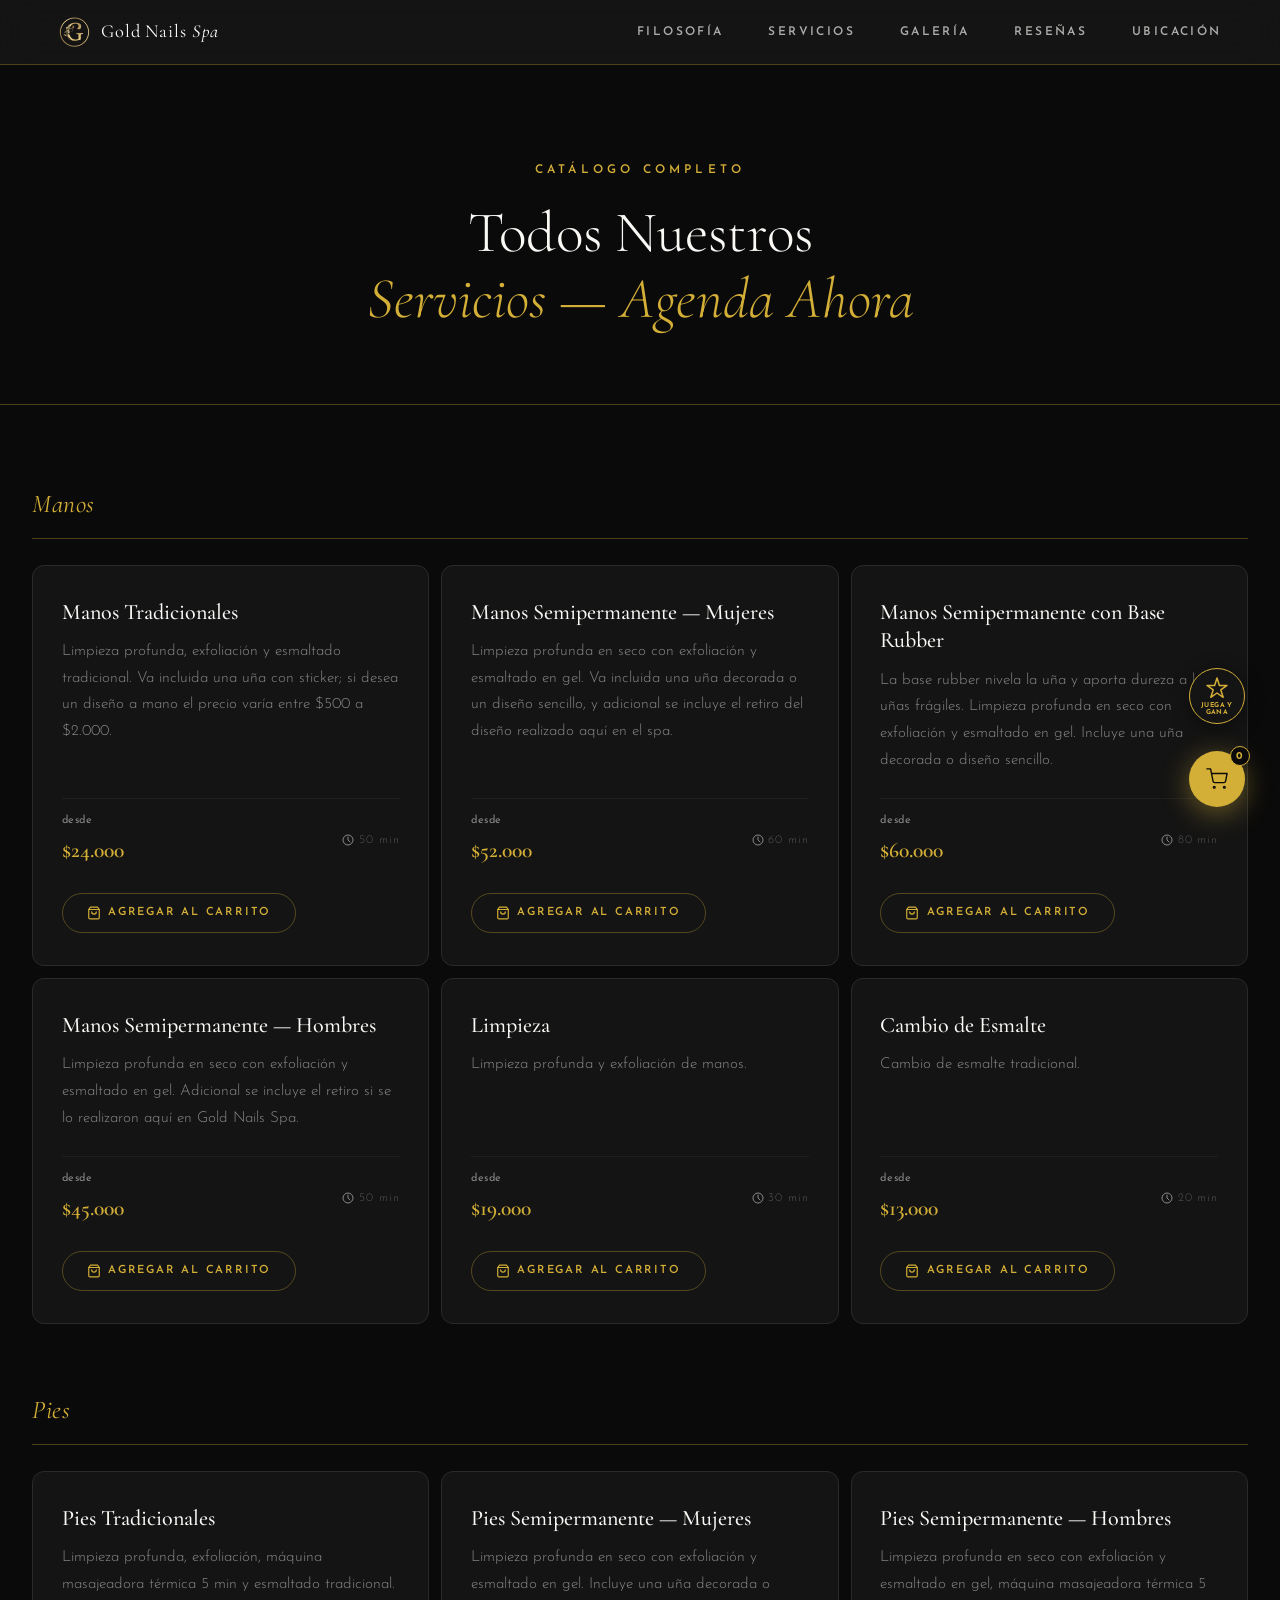
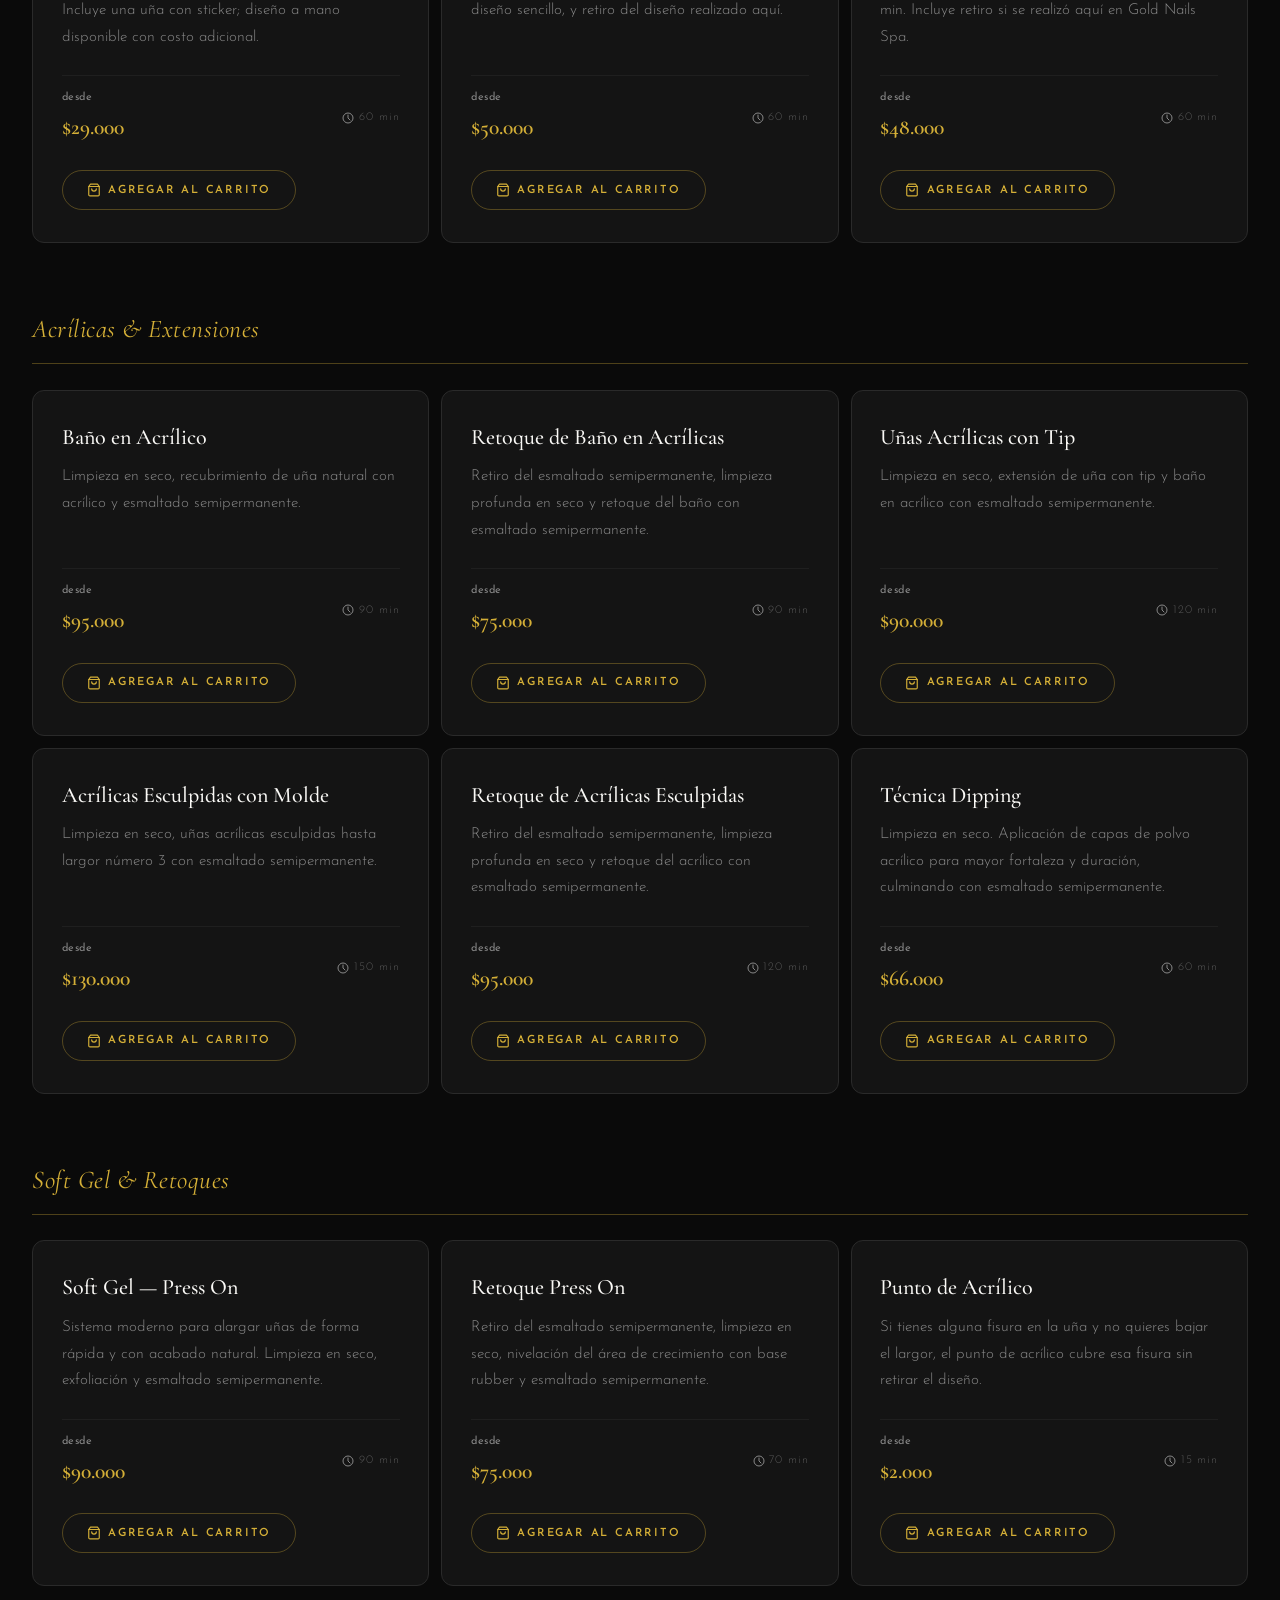
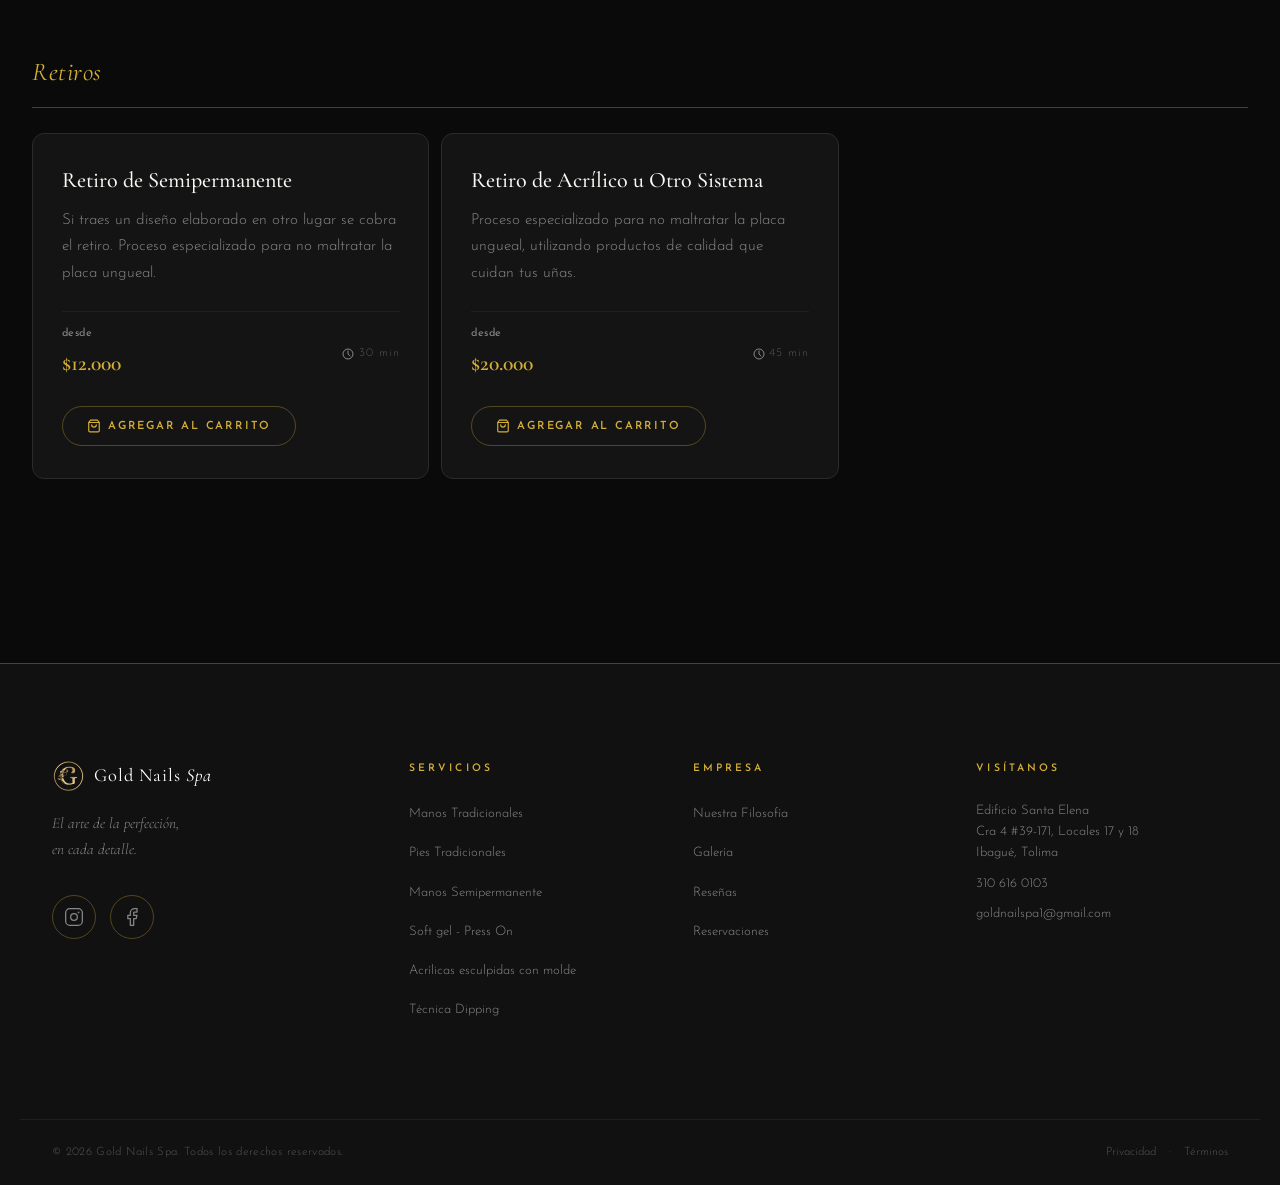
==== commit 4193ecb7: "Link all prices/durations to Servicios.json as single source of truth Adds services-sync.js, which f" ====
--- a/services.html
+++ b/services.html
@@ -12,6 +12,8 @@
   <meta name="author" content="Gold Nail Spa" />
   <link rel="canonical" href="https://www.goldnailspa.com/services.html" />
   <link rel="alternate" hreflang="es-CO" href="https://www.goldnailspa.com/services.html" />
+  <link rel="icon" href="logo.png" type="image/png" />
+  <link rel="apple-touch-icon" href="logo.png" />
 
   <!-- ═══ Open Graph ═══ -->
   <meta property="og:type" content="website" />
@@ -286,24 +288,24 @@
       <p class="services-category-title">Manos</p>
       <div class="services-all-grid">
 
-        <div class="service-all-card" data-nombre="Manos Tradicionales" data-precio="20000" data-duracion="45">
+        <div class="service-all-card" data-nombre="Manos Tradicionales" data-servicio-key="Manos Tradicionales" data-precio="24000" data-duracion="50">
           <h2 class="sac-name">Manos Tradicionales</h2>
           <p class="sac-desc">Limpieza profunda, exfoliación y esmaltado tradicional. Va incluida una uña con sticker; si desea un diseño a mano el precio varía entre $500 a $2.000.</p>
           <div class="sac-meta">
-            <div class="sac-price"><span>desde</span>$20.000</div>
-            <div class="sac-duration">
-              <svg width="12" height="12" viewBox="0 0 12 12" fill="none" aria-hidden="true"><circle cx="6" cy="6" r="5" stroke="#888" stroke-width="1"/><path d="M6 3V6L8 8" stroke="#888" stroke-width="1" stroke-linecap="round"/></svg>
-              45 min
+            <div class="sac-price"><span>desde</span>$24.000</div>
+            <div class="sac-duration">
+              <svg width="12" height="12" viewBox="0 0 12 12" fill="none" aria-hidden="true"><circle cx="6" cy="6" r="5" stroke="#888" stroke-width="1"/><path d="M6 3V6L8 8" stroke="#888" stroke-width="1" stroke-linecap="round"/></svg>
+              50 min
             </div>
           </div>
           <button class="btn btn-ghost sac-add-btn" data-action="add-to-cart" aria-label="Agregar Manos Tradicionales al carrito"><svg class="sac-basket-icon" viewBox="0 0 24 24" stroke-width="2" stroke-linecap="round" stroke-linejoin="round" aria-hidden="true"><path d="M6 2 3 6v14a2 2 0 0 0 2 2h14a2 2 0 0 0 2-2V6l-3-4z"/><line x1="3" y1="6" x2="21" y2="6"/><path d="M16 10a4 4 0 0 1-8 0"/></svg><span class="sac-add-text">Agregar al carrito</span></button>
         </div>
 
-        <div class="service-all-card" data-nombre="Manos Semipermanente — Mujeres" data-precio="48000" data-duracion="60">
+        <div class="service-all-card" data-nombre="Manos Semipermanente — Mujeres" data-servicio-key="Manos Semipermanente - Mujeres" data-precio="52000" data-duracion="60">
           <h2 class="sac-name">Manos Semipermanente — Mujeres</h2>
           <p class="sac-desc">Limpieza profunda en seco con exfoliación y esmaltado en gel. Va incluida una uña decorada o un diseño sencillo, y adicional se incluye el retiro del diseño realizado aquí en el spa.</p>
           <div class="sac-meta">
-            <div class="sac-price"><span>desde</span>$48.000</div>
+            <div class="sac-price"><span>desde</span>$52.000</div>
             <div class="sac-duration">
               <svg width="12" height="12" viewBox="0 0 12 12" fill="none" aria-hidden="true"><circle cx="6" cy="6" r="5" stroke="#888" stroke-width="1"/><path d="M6 3V6L8 8" stroke="#888" stroke-width="1" stroke-linecap="round"/></svg>
               60 min
@@ -312,11 +314,11 @@
           <button class="btn btn-ghost sac-add-btn" data-action="add-to-cart" aria-label="Agregar Manos Semipermanente Mujeres al carrito"><svg class="sac-basket-icon" viewBox="0 0 24 24" stroke-width="2" stroke-linecap="round" stroke-linejoin="round" aria-hidden="true"><path d="M6 2 3 6v14a2 2 0 0 0 2 2h14a2 2 0 0 0 2-2V6l-3-4z"/><line x1="3" y1="6" x2="21" y2="6"/><path d="M16 10a4 4 0 0 1-8 0"/></svg><span class="sac-add-text">Agregar al carrito</span></button>
         </div>
 
-        <div class="service-all-card" data-nombre="Manos Semipermanente con Base Rubber" data-precio="58000" data-duracion="80">
+        <div class="service-all-card" data-nombre="Manos Semipermanente con Base Rubber" data-servicio-key="Manos semipermanente con base rubber" data-precio="60000" data-duracion="80">
           <h2 class="sac-name">Manos Semipermanente con Base Rubber</h2>
           <p class="sac-desc">La base rubber nivela la uña y aporta dureza a las uñas frágiles. Limpieza profunda en seco con exfoliación y esmaltado en gel. Incluye una uña decorada o diseño sencillo.</p>
           <div class="sac-meta">
-            <div class="sac-price"><span>desde</span>$58.000</div>
+            <div class="sac-price"><span>desde</span>$60.000</div>
             <div class="sac-duration">
               <svg width="12" height="12" viewBox="0 0 12 12" fill="none" aria-hidden="true"><circle cx="6" cy="6" r="5" stroke="#888" stroke-width="1"/><path d="M6 3V6L8 8" stroke="#888" stroke-width="1" stroke-linecap="round"/></svg>
               80 min
@@ -325,11 +327,11 @@
           <button class="btn btn-ghost sac-add-btn" data-action="add-to-cart" aria-label="Agregar Manos Semipermanente Base Rubber al carrito"><svg class="sac-basket-icon" viewBox="0 0 24 24" stroke-width="2" stroke-linecap="round" stroke-linejoin="round" aria-hidden="true"><path d="M6 2 3 6v14a2 2 0 0 0 2 2h14a2 2 0 0 0 2-2V6l-3-4z"/><line x1="3" y1="6" x2="21" y2="6"/><path d="M16 10a4 4 0 0 1-8 0"/></svg><span class="sac-add-text">Agregar al carrito</span></button>
         </div>
 
-        <div class="service-all-card" data-nombre="Manos Semipermanente — Hombres" data-precio="40000" data-duracion="50">
+        <div class="service-all-card" data-nombre="Manos Semipermanente — Hombres" data-servicio-key="Manos semipermanente - Hombres" data-precio="45000" data-duracion="50">
           <h2 class="sac-name">Manos Semipermanente — Hombres</h2>
           <p class="sac-desc">Limpieza profunda en seco con exfoliación y esmaltado en gel. Adicional se incluye el retiro si se lo realizaron aquí en Gold Nails Spa.</p>
           <div class="sac-meta">
-            <div class="sac-price"><span>desde</span>$40.000</div>
+            <div class="sac-price"><span>desde</span>$45.000</div>
             <div class="sac-duration">
               <svg width="12" height="12" viewBox="0 0 12 12" fill="none" aria-hidden="true"><circle cx="6" cy="6" r="5" stroke="#888" stroke-width="1"/><path d="M6 3V6L8 8" stroke="#888" stroke-width="1" stroke-linecap="round"/></svg>
               50 min
@@ -338,11 +340,11 @@
           <button class="btn btn-ghost sac-add-btn" data-action="add-to-cart" aria-label="Agregar Manos Semipermanente Hombres al carrito"><svg class="sac-basket-icon" viewBox="0 0 24 24" stroke-width="2" stroke-linecap="round" stroke-linejoin="round" aria-hidden="true"><path d="M6 2 3 6v14a2 2 0 0 0 2 2h14a2 2 0 0 0 2-2V6l-3-4z"/><line x1="3" y1="6" x2="21" y2="6"/><path d="M16 10a4 4 0 0 1-8 0"/></svg><span class="sac-add-text">Agregar al carrito</span></button>
         </div>
 
-        <div class="service-all-card" data-nombre="Limpieza" data-precio="15000" data-duracion="30">
+        <div class="service-all-card" data-nombre="Limpieza" data-servicio-key="Limpieza" data-precio="19000" data-duracion="30">
           <h2 class="sac-name">Limpieza</h2>
           <p class="sac-desc">Limpieza profunda y exfoliación de manos.</p>
           <div class="sac-meta">
-            <div class="sac-price"><span>desde</span>$15.000</div>
+            <div class="sac-price"><span>desde</span>$19.000</div>
             <div class="sac-duration">
               <svg width="12" height="12" viewBox="0 0 12 12" fill="none" aria-hidden="true"><circle cx="6" cy="6" r="5" stroke="#888" stroke-width="1"/><path d="M6 3V6L8 8" stroke="#888" stroke-width="1" stroke-linecap="round"/></svg>
               30 min
@@ -351,11 +353,11 @@
           <button class="btn btn-ghost sac-add-btn" data-action="add-to-cart" aria-label="Agregar Limpieza al carrito"><svg class="sac-basket-icon" viewBox="0 0 24 24" stroke-width="2" stroke-linecap="round" stroke-linejoin="round" aria-hidden="true"><path d="M6 2 3 6v14a2 2 0 0 0 2 2h14a2 2 0 0 0 2-2V6l-3-4z"/><line x1="3" y1="6" x2="21" y2="6"/><path d="M16 10a4 4 0 0 1-8 0"/></svg><span class="sac-add-text">Agregar al carrito</span></button>
         </div>
 
-        <div class="service-all-card" data-nombre="Cambio de Esmalte" data-precio="10000" data-duracion="20">
+        <div class="service-all-card" data-nombre="Cambio de Esmalte" data-servicio-key="Cambio de Esmalte" data-precio="13000" data-duracion="20">
           <h2 class="sac-name">Cambio de Esmalte</h2>
           <p class="sac-desc">Cambio de esmalte tradicional.</p>
           <div class="sac-meta">
-            <div class="sac-price"><span>desde</span>$10.000</div>
+            <div class="sac-price"><span>desde</span>$13.000</div>
             <div class="sac-duration">
               <svg width="12" height="12" viewBox="0 0 12 12" fill="none" aria-hidden="true"><circle cx="6" cy="6" r="5" stroke="#888" stroke-width="1"/><path d="M6 3V6L8 8" stroke="#888" stroke-width="1" stroke-linecap="round"/></svg>
               20 min
@@ -372,11 +374,11 @@
       <p class="services-category-title">Pies</p>
       <div class="services-all-grid">
 
-        <div class="service-all-card" data-nombre="Pies Tradicionales" data-precio="23000" data-duracion="60">
+        <div class="service-all-card" data-nombre="Pies Tradicionales" data-servicio-key="Pies Tradicionales" data-precio="29000" data-duracion="60">
           <h2 class="sac-name">Pies Tradicionales</h2>
           <p class="sac-desc">Limpieza profunda, exfoliación, máquina masajeadora térmica 5 min y esmaltado tradicional. Incluye una uña con sticker; diseño a mano disponible con costo adicional.</p>
           <div class="sac-meta">
-            <div class="sac-price"><span>desde</span>$23.000</div>
+            <div class="sac-price"><span>desde</span>$29.000</div>
             <div class="sac-duration">
               <svg width="12" height="12" viewBox="0 0 12 12" fill="none" aria-hidden="true"><circle cx="6" cy="6" r="5" stroke="#888" stroke-width="1"/><path d="M6 3V6L8 8" stroke="#888" stroke-width="1" stroke-linecap="round"/></svg>
               60 min
@@ -385,11 +387,11 @@
           <button class="btn btn-ghost sac-add-btn" data-action="add-to-cart" aria-label="Agregar Pies Tradicionales al carrito"><svg class="sac-basket-icon" viewBox="0 0 24 24" stroke-width="2" stroke-linecap="round" stroke-linejoin="round" aria-hidden="true"><path d="M6 2 3 6v14a2 2 0 0 0 2 2h14a2 2 0 0 0 2-2V6l-3-4z"/><line x1="3" y1="6" x2="21" y2="6"/><path d="M16 10a4 4 0 0 1-8 0"/></svg><span class="sac-add-text">Agregar al carrito</span></button>
         </div>
 
-        <div class="service-all-card" data-nombre="Pies Semipermanente — Mujeres" data-precio="42000" data-duracion="60">
+        <div class="service-all-card" data-nombre="Pies Semipermanente — Mujeres" data-servicio-key="Pies semipermanente - Mujeres" data-precio="50000" data-duracion="60">
           <h2 class="sac-name">Pies Semipermanente — Mujeres</h2>
           <p class="sac-desc">Limpieza profunda en seco con exfoliación y esmaltado en gel. Incluye una uña decorada o diseño sencillo, y retiro del diseño realizado aquí.</p>
           <div class="sac-meta">
-            <div class="sac-price"><span>desde</span>$42.000</div>
+            <div class="sac-price"><span>desde</span>$50.000</div>
             <div class="sac-duration">
               <svg width="12" height="12" viewBox="0 0 12 12" fill="none" aria-hidden="true"><circle cx="6" cy="6" r="5" stroke="#888" stroke-width="1"/><path d="M6 3V6L8 8" stroke="#888" stroke-width="1" stroke-linecap="round"/></svg>
               60 min
@@ -398,11 +400,11 @@
           <button class="btn btn-ghost sac-add-btn" data-action="add-to-cart" aria-label="Agregar Pies Semipermanente Mujeres al carrito"><svg class="sac-basket-icon" viewBox="0 0 24 24" stroke-width="2" stroke-linecap="round" stroke-linejoin="round" aria-hidden="true"><path d="M6 2 3 6v14a2 2 0 0 0 2 2h14a2 2 0 0 0 2-2V6l-3-4z"/><line x1="3" y1="6" x2="21" y2="6"/><path d="M16 10a4 4 0 0 1-8 0"/></svg><span class="sac-add-text">Agregar al carrito</span></button>
         </div>
 
-        <div class="service-all-card" data-nombre="Pies Semipermanente — Hombres" data-precio="43000" data-duracion="60">
+        <div class="service-all-card" data-nombre="Pies Semipermanente — Hombres" data-servicio-key="Pies semipermanente - Hombres" data-precio="48000" data-duracion="60">
           <h2 class="sac-name">Pies Semipermanente — Hombres</h2>
           <p class="sac-desc">Limpieza profunda en seco con exfoliación y esmaltado en gel, máquina masajeadora térmica 5 min. Incluye retiro si se realizó aquí en Gold Nails Spa.</p>
           <div class="sac-meta">
-            <div class="sac-price"><span>desde</span>$43.000</div>
+            <div class="sac-price"><span>desde</span>$48.000</div>
             <div class="sac-duration">
               <svg width="12" height="12" viewBox="0 0 12 12" fill="none" aria-hidden="true"><circle cx="6" cy="6" r="5" stroke="#888" stroke-width="1"/><path d="M6 3V6L8 8" stroke="#888" stroke-width="1" stroke-linecap="round"/></svg>
               60 min
@@ -419,11 +421,11 @@
       <p class="services-category-title">Acrílicas &amp; Extensiones</p>
       <div class="services-all-grid">
 
-        <div class="service-all-card" data-nombre="Baño en Acrílico" data-precio="85000" data-duracion="90">
+        <div class="service-all-card" data-nombre="Baño en Acrílico" data-servicio-key="Baño en acrílico" data-precio="95000" data-duracion="90">
           <h2 class="sac-name">Baño en Acrílico</h2>
           <p class="sac-desc">Limpieza en seco, recubrimiento de uña natural con acrílico y esmaltado semipermanente.</p>
           <div class="sac-meta">
-            <div class="sac-price"><span>desde</span>$85.000</div>
+            <div class="sac-price"><span>desde</span>$95.000</div>
             <div class="sac-duration">
               <svg width="12" height="12" viewBox="0 0 12 12" fill="none" aria-hidden="true"><circle cx="6" cy="6" r="5" stroke="#888" stroke-width="1"/><path d="M6 3V6L8 8" stroke="#888" stroke-width="1" stroke-linecap="round"/></svg>
               90 min
@@ -432,11 +434,11 @@
           <button class="btn btn-ghost sac-add-btn" data-action="add-to-cart" aria-label="Agregar Baño en Acrílico al carrito"><svg class="sac-basket-icon" viewBox="0 0 24 24" stroke-width="2" stroke-linecap="round" stroke-linejoin="round" aria-hidden="true"><path d="M6 2 3 6v14a2 2 0 0 0 2 2h14a2 2 0 0 0 2-2V6l-3-4z"/><line x1="3" y1="6" x2="21" y2="6"/><path d="M16 10a4 4 0 0 1-8 0"/></svg><span class="sac-add-text">Agregar al carrito</span></button>
         </div>
 
-        <div class="service-all-card" data-nombre="Retoque de Baño en Acrílicas" data-precio="70000" data-duracion="90">
+        <div class="service-all-card" data-nombre="Retoque de Baño en Acrílicas" data-servicio-key="Retoque de baño en acrílicas" data-precio="75000" data-duracion="90">
           <h2 class="sac-name">Retoque de Baño en Acrílicas</h2>
           <p class="sac-desc">Retiro del esmaltado semipermanente, limpieza profunda en seco y retoque del baño con esmaltado semipermanente.</p>
           <div class="sac-meta">
-            <div class="sac-price"><span>desde</span>$70.000</div>
+            <div class="sac-price"><span>desde</span>$75.000</div>
             <div class="sac-duration">
               <svg width="12" height="12" viewBox="0 0 12 12" fill="none" aria-hidden="true"><circle cx="6" cy="6" r="5" stroke="#888" stroke-width="1"/><path d="M6 3V6L8 8" stroke="#888" stroke-width="1" stroke-linecap="round"/></svg>
               90 min
@@ -445,7 +447,7 @@
           <button class="btn btn-ghost sac-add-btn" data-action="add-to-cart" aria-label="Agregar Retoque de Baño en Acrílicas al carrito"><svg class="sac-basket-icon" viewBox="0 0 24 24" stroke-width="2" stroke-linecap="round" stroke-linejoin="round" aria-hidden="true"><path d="M6 2 3 6v14a2 2 0 0 0 2 2h14a2 2 0 0 0 2-2V6l-3-4z"/><line x1="3" y1="6" x2="21" y2="6"/><path d="M16 10a4 4 0 0 1-8 0"/></svg><span class="sac-add-text">Agregar al carrito</span></button>
         </div>
 
-        <div class="service-all-card" data-nombre="Uñas Acrílicas con Tip" data-precio="90000" data-duracion="120">
+        <div class="service-all-card" data-nombre="Uñas Acrílicas con Tip" data-servicio-key="Uñas acrílicas con tip" data-precio="90000" data-duracion="120">
           <h2 class="sac-name">Uñas Acrílicas con Tip</h2>
           <p class="sac-desc">Limpieza en seco, extensión de uña con tip y baño en acrílico con esmaltado semipermanente.</p>
           <div class="sac-meta">
@@ -458,11 +460,11 @@
           <button class="btn btn-ghost sac-add-btn" data-action="add-to-cart" aria-label="Agregar Uñas Acrílicas con Tip al carrito"><svg class="sac-basket-icon" viewBox="0 0 24 24" stroke-width="2" stroke-linecap="round" stroke-linejoin="round" aria-hidden="true"><path d="M6 2 3 6v14a2 2 0 0 0 2 2h14a2 2 0 0 0 2-2V6l-3-4z"/><line x1="3" y1="6" x2="21" y2="6"/><path d="M16 10a4 4 0 0 1-8 0"/></svg><span class="sac-add-text">Agregar al carrito</span></button>
         </div>
 
-        <div class="service-all-card" data-nombre="Acrílicas Esculpidas con Molde" data-precio="125000" data-duracion="150">
+        <div class="service-all-card" data-nombre="Acrílicas Esculpidas con Molde" data-servicio-key="Acrílicas esculpidas con molde" data-precio="130000" data-duracion="150">
           <h2 class="sac-name">Acrílicas Esculpidas con Molde</h2>
           <p class="sac-desc">Limpieza en seco, uñas acrílicas esculpidas hasta largor número 3 con esmaltado semipermanente.</p>
           <div class="sac-meta">
-            <div class="sac-price"><span>desde</span>$125.000</div>
+            <div class="sac-price"><span>desde</span>$130.000</div>
             <div class="sac-duration">
               <svg width="12" height="12" viewBox="0 0 12 12" fill="none" aria-hidden="true"><circle cx="6" cy="6" r="5" stroke="#888" stroke-width="1"/><path d="M6 3V6L8 8" stroke="#888" stroke-width="1" stroke-linecap="round"/></svg>
               150 min
@@ -471,11 +473,11 @@
           <button class="btn btn-ghost sac-add-btn" data-action="add-to-cart" aria-label="Agregar Acrílicas Esculpidas con Molde al carrito"><svg class="sac-basket-icon" viewBox="0 0 24 24" stroke-width="2" stroke-linecap="round" stroke-linejoin="round" aria-hidden="true"><path d="M6 2 3 6v14a2 2 0 0 0 2 2h14a2 2 0 0 0 2-2V6l-3-4z"/><line x1="3" y1="6" x2="21" y2="6"/><path d="M16 10a4 4 0 0 1-8 0"/></svg><span class="sac-add-text">Agregar al carrito</span></button>
         </div>
 
-        <div class="service-all-card" data-nombre="Retoque de Acrílicas Esculpidas" data-precio="85000" data-duracion="120">
+        <div class="service-all-card" data-nombre="Retoque de Acrílicas Esculpidas" data-servicio-key="Retoque de acrílicas esculpidas" data-precio="95000" data-duracion="120">
           <h2 class="sac-name">Retoque de Acrílicas Esculpidas</h2>
           <p class="sac-desc">Retiro del esmaltado semipermanente, limpieza profunda en seco y retoque del acrílico con esmaltado semipermanente.</p>
           <div class="sac-meta">
-            <div class="sac-price"><span>desde</span>$85.000</div>
+            <div class="sac-price"><span>desde</span>$95.000</div>
             <div class="sac-duration">
               <svg width="12" height="12" viewBox="0 0 12 12" fill="none" aria-hidden="true"><circle cx="6" cy="6" r="5" stroke="#888" stroke-width="1"/><path d="M6 3V6L8 8" stroke="#888" stroke-width="1" stroke-linecap="round"/></svg>
               120 min
@@ -484,11 +486,11 @@
           <button class="btn btn-ghost sac-add-btn" data-action="add-to-cart" aria-label="Agregar Retoque de Acrílicas Esculpidas al carrito"><svg class="sac-basket-icon" viewBox="0 0 24 24" stroke-width="2" stroke-linecap="round" stroke-linejoin="round" aria-hidden="true"><path d="M6 2 3 6v14a2 2 0 0 0 2 2h14a2 2 0 0 0 2-2V6l-3-4z"/><line x1="3" y1="6" x2="21" y2="6"/><path d="M16 10a4 4 0 0 1-8 0"/></svg><span class="sac-add-text">Agregar al carrito</span></button>
         </div>
 
-        <div class="service-all-card" data-nombre="Técnica Dipping" data-precio="60000" data-duracion="60">
+        <div class="service-all-card" data-nombre="Técnica Dipping" data-servicio-key="Técnica Dipping" data-precio="66000" data-duracion="60">
           <h2 class="sac-name">Técnica Dipping</h2>
           <p class="sac-desc">Limpieza en seco. Aplicación de capas de polvo acrílico para mayor fortaleza y duración, culminando con esmaltado semipermanente.</p>
           <div class="sac-meta">
-            <div class="sac-price"><span>desde</span>$60.000</div>
+            <div class="sac-price"><span>desde</span>$66.000</div>
             <div class="sac-duration">
               <svg width="12" height="12" viewBox="0 0 12 12" fill="none" aria-hidden="true"><circle cx="6" cy="6" r="5" stroke="#888" stroke-width="1"/><path d="M6 3V6L8 8" stroke="#888" stroke-width="1" stroke-linecap="round"/></svg>
               60 min
@@ -505,11 +507,11 @@
       <p class="services-category-title">Soft Gel &amp; Retoques</p>
       <div class="services-all-grid">
 
-        <div class="service-all-card" data-nombre="Soft Gel — Press On" data-precio="85000" data-duracion="90">
+        <div class="service-all-card" data-nombre="Soft Gel — Press On" data-servicio-key="Soft gel - Press On" data-precio="90000" data-duracion="90">
           <h2 class="sac-name">Soft Gel — Press On</h2>
           <p class="sac-desc">Sistema moderno para alargar uñas de forma rápida y con acabado natural. Limpieza en seco, exfoliación y esmaltado semipermanente.</p>
           <div class="sac-meta">
-            <div class="sac-price"><span>desde</span>$85.000</div>
+            <div class="sac-price"><span>desde</span>$90.000</div>
             <div class="sac-duration">
               <svg width="12" height="12" viewBox="0 0 12 12" fill="none" aria-hidden="true"><circle cx="6" cy="6" r="5" stroke="#888" stroke-width="1"/><path d="M6 3V6L8 8" stroke="#888" stroke-width="1" stroke-linecap="round"/></svg>
               90 min
@@ -518,11 +520,11 @@
           <button class="btn btn-ghost sac-add-btn" data-action="add-to-cart" aria-label="Agregar Soft Gel Press On al carrito"><svg class="sac-basket-icon" viewBox="0 0 24 24" stroke-width="2" stroke-linecap="round" stroke-linejoin="round" aria-hidden="true"><path d="M6 2 3 6v14a2 2 0 0 0 2 2h14a2 2 0 0 0 2-2V6l-3-4z"/><line x1="3" y1="6" x2="21" y2="6"/><path d="M16 10a4 4 0 0 1-8 0"/></svg><span class="sac-add-text">Agregar al carrito</span></button>
         </div>
 
-        <div class="service-all-card" data-nombre="Retoque Press On" data-precio="70000" data-duracion="70">
+        <div class="service-all-card" data-nombre="Retoque Press On" data-servicio-key="Retoque Press On" data-precio="75000" data-duracion="70">
           <h2 class="sac-name">Retoque Press On</h2>
           <p class="sac-desc">Retiro del esmaltado semipermanente, limpieza en seco, nivelación del área de crecimiento con base rubber y esmaltado semipermanente.</p>
           <div class="sac-meta">
-            <div class="sac-price"><span>desde</span>$70.000</div>
+            <div class="sac-price"><span>desde</span>$75.000</div>
             <div class="sac-duration">
               <svg width="12" height="12" viewBox="0 0 12 12" fill="none" aria-hidden="true"><circle cx="6" cy="6" r="5" stroke="#888" stroke-width="1"/><path d="M6 3V6L8 8" stroke="#888" stroke-width="1" stroke-linecap="round"/></svg>
               70 min
@@ -531,7 +533,7 @@
           <button class="btn btn-ghost sac-add-btn" data-action="add-to-cart" aria-label="Agregar Retoque Press On al carrito"><svg class="sac-basket-icon" viewBox="0 0 24 24" stroke-width="2" stroke-linecap="round" stroke-linejoin="round" aria-hidden="true"><path d="M6 2 3 6v14a2 2 0 0 0 2 2h14a2 2 0 0 0 2-2V6l-3-4z"/><line x1="3" y1="6" x2="21" y2="6"/><path d="M16 10a4 4 0 0 1-8 0"/></svg><span class="sac-add-text">Agregar al carrito</span></button>
         </div>
 
-        <div class="service-all-card" data-nombre="Punto de Acrílico" data-precio="2000" data-duracion="15">
+        <div class="service-all-card" data-nombre="Punto de Acrílico" data-servicio-key="Punto de acrílico" data-precio="2000" data-duracion="15">
           <h2 class="sac-name">Punto de Acrílico</h2>
           <p class="sac-desc">Si tienes alguna fisura en la uña y no quieres bajar el largor, el punto de acrílico cubre esa fisura sin retirar el diseño.</p>
           <div class="sac-meta">
@@ -552,7 +554,7 @@
       <p class="services-category-title">Retiros</p>
       <div class="services-all-grid">
 
-        <div class="service-all-card" data-nombre="Retiro de Semipermanente" data-precio="12000" data-duracion="30">
+        <div class="service-all-card" data-nombre="Retiro de Semipermanente" data-servicio-key="Retiro de semipermanente" data-precio="12000" data-duracion="30">
           <h2 class="sac-name">Retiro de Semipermanente</h2>
           <p class="sac-desc">Si traes un diseño elaborado en otro lugar se cobra el retiro. Proceso especializado para no maltratar la placa ungueal.</p>
           <div class="sac-meta">
@@ -565,7 +567,7 @@
           <button class="btn btn-ghost sac-add-btn" data-action="add-to-cart" aria-label="Agregar Retiro de Semipermanente al carrito"><svg class="sac-basket-icon" viewBox="0 0 24 24" stroke-width="2" stroke-linecap="round" stroke-linejoin="round" aria-hidden="true"><path d="M6 2 3 6v14a2 2 0 0 0 2 2h14a2 2 0 0 0 2-2V6l-3-4z"/><line x1="3" y1="6" x2="21" y2="6"/><path d="M16 10a4 4 0 0 1-8 0"/></svg><span class="sac-add-text">Agregar al carrito</span></button>
         </div>
 
-        <div class="service-all-card" data-nombre="Retiro de Acrílico u Otro Sistema" data-precio="20000" data-duracion="45">
+        <div class="service-all-card" data-nombre="Retiro de Acrílico u Otro Sistema" data-servicio-key="Retiro de acrílico u otro sistema" data-precio="20000" data-duracion="45">
           <h2 class="sac-name">Retiro de Acrílico u Otro Sistema</h2>
           <p class="sac-desc">Proceso especializado para no maltratar la placa ungueal, utilizando productos de calidad que cuidan tus uñas.</p>
           <div class="sac-meta">
@@ -763,6 +765,8 @@
   <!-- Backdrop -->
   <div class="cart-backdrop" id="cartBackdrop" hidden aria-hidden="true"></div>
 
+  <!-- Servicios sync: must load before initCart so data-precio/data-duracion are current -->
+  <script src="services-sync.js"></script>
   <!-- Juega y Gana: must load before initCart so window.GNSVoucher is available -->
   <script src="game.js"></script>
 
--- a/styles.css
+++ b/styles.css
@@ -2448,6 +2448,12 @@
   color: #4ade80;
   margin: 0;
   line-height: 1;
+}
+.gns-terms {
+  font-size: 0.72rem;
+  color: var(--grey);
+  margin: 0.2rem 0 0;
+  letter-spacing: 0.01em;
 }
 .gns-voucher-pill {
   display: flex;
